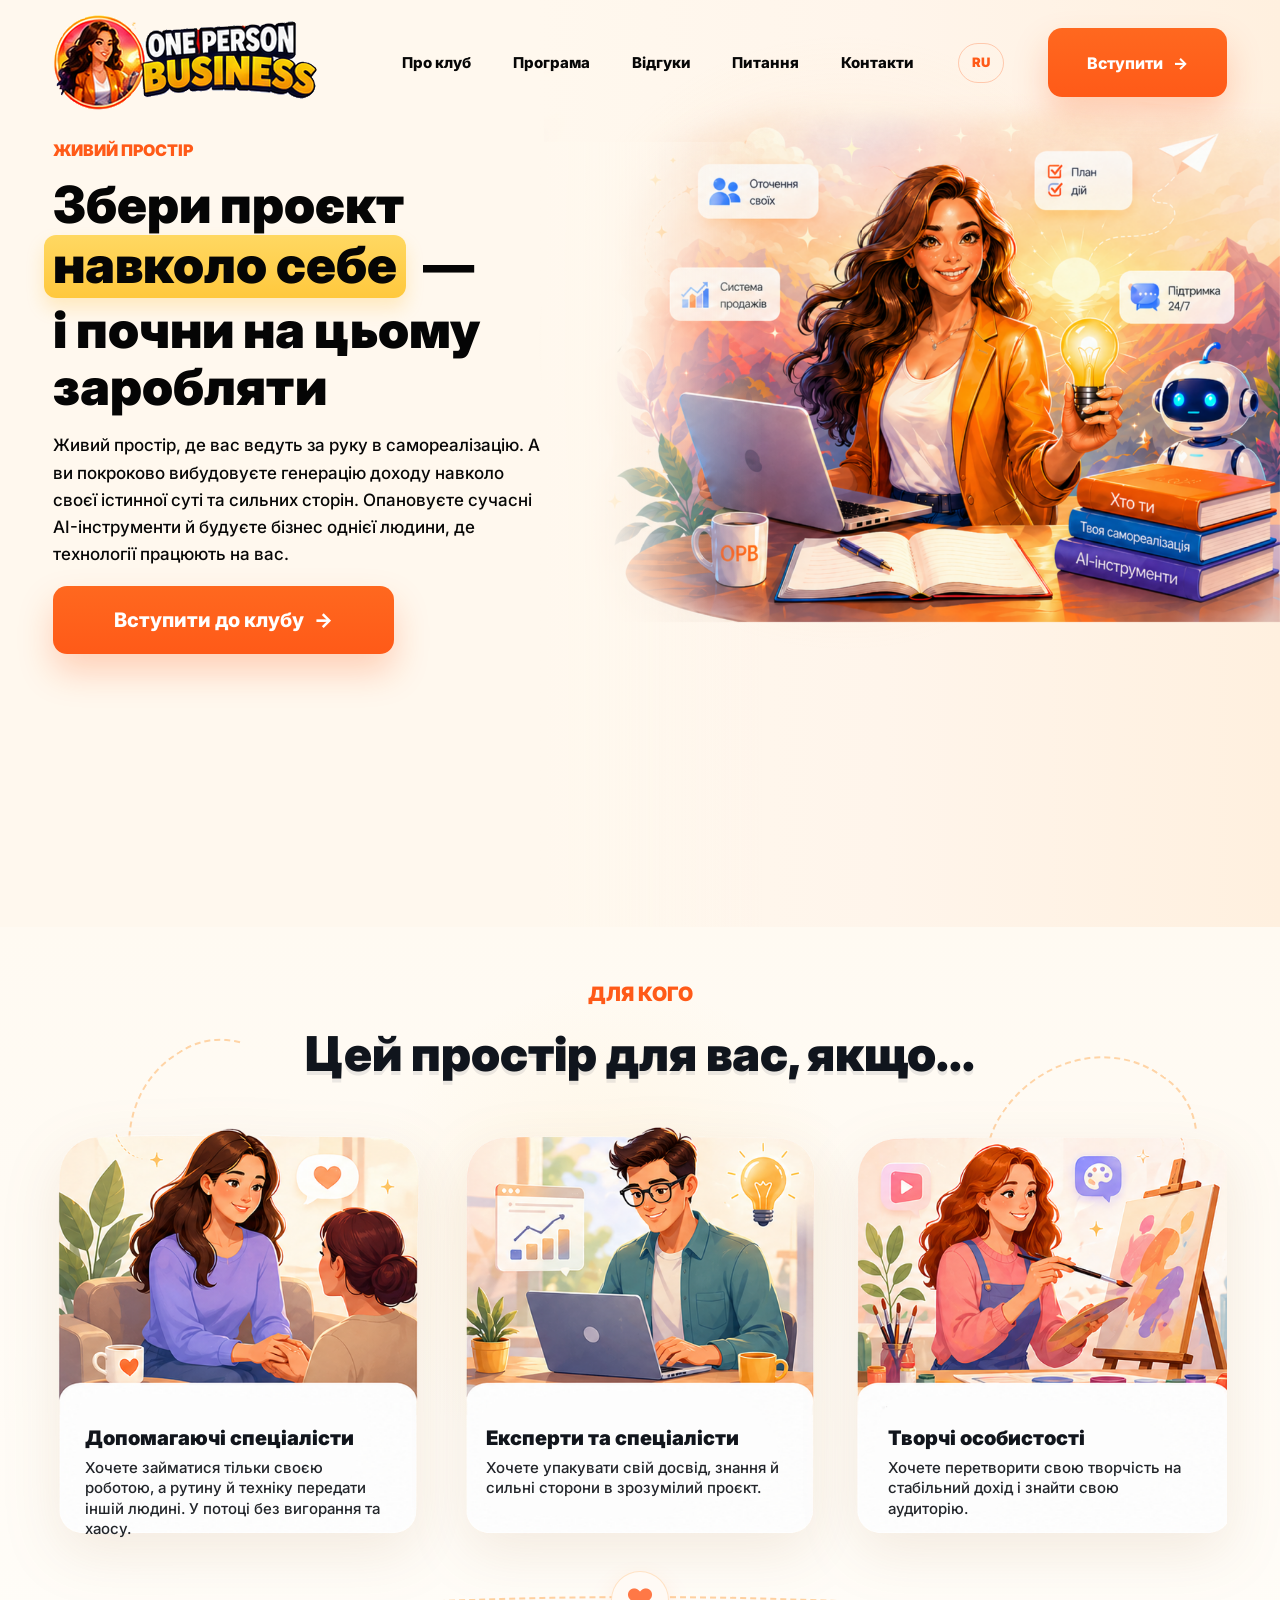
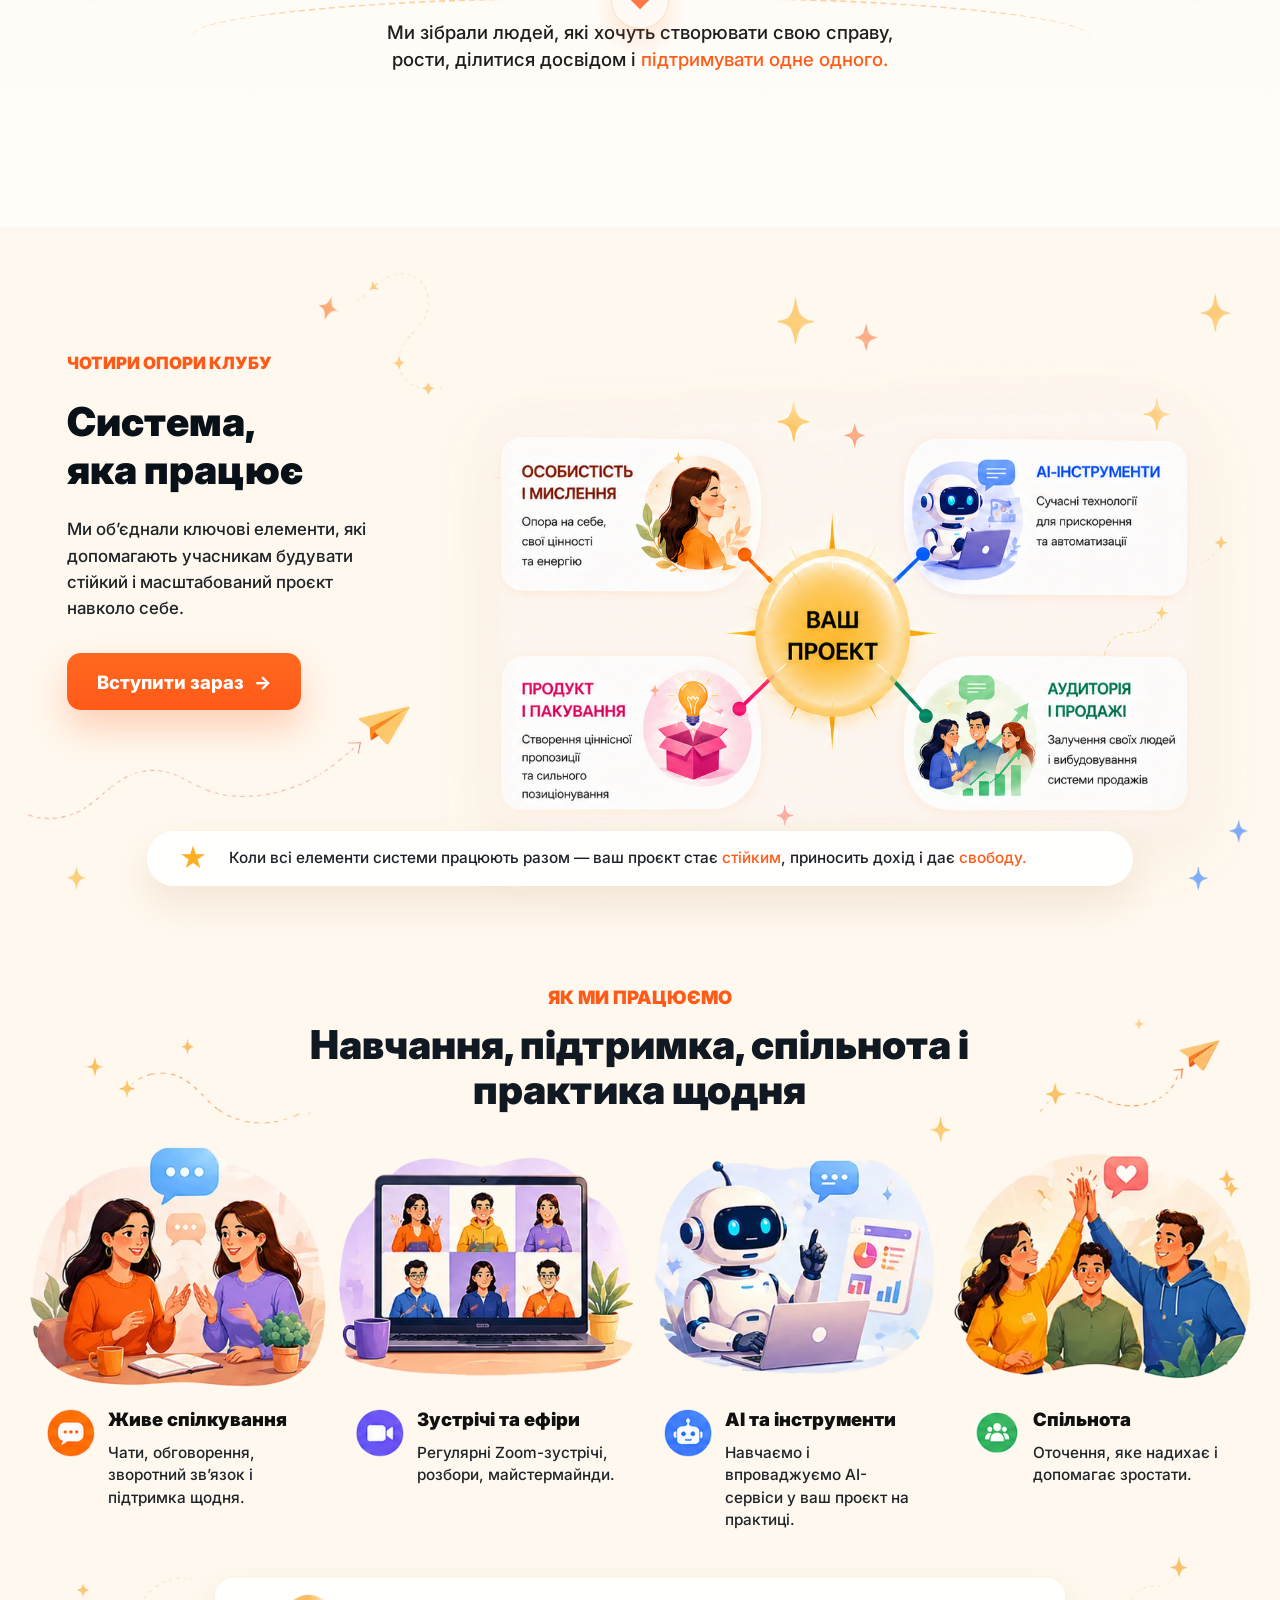
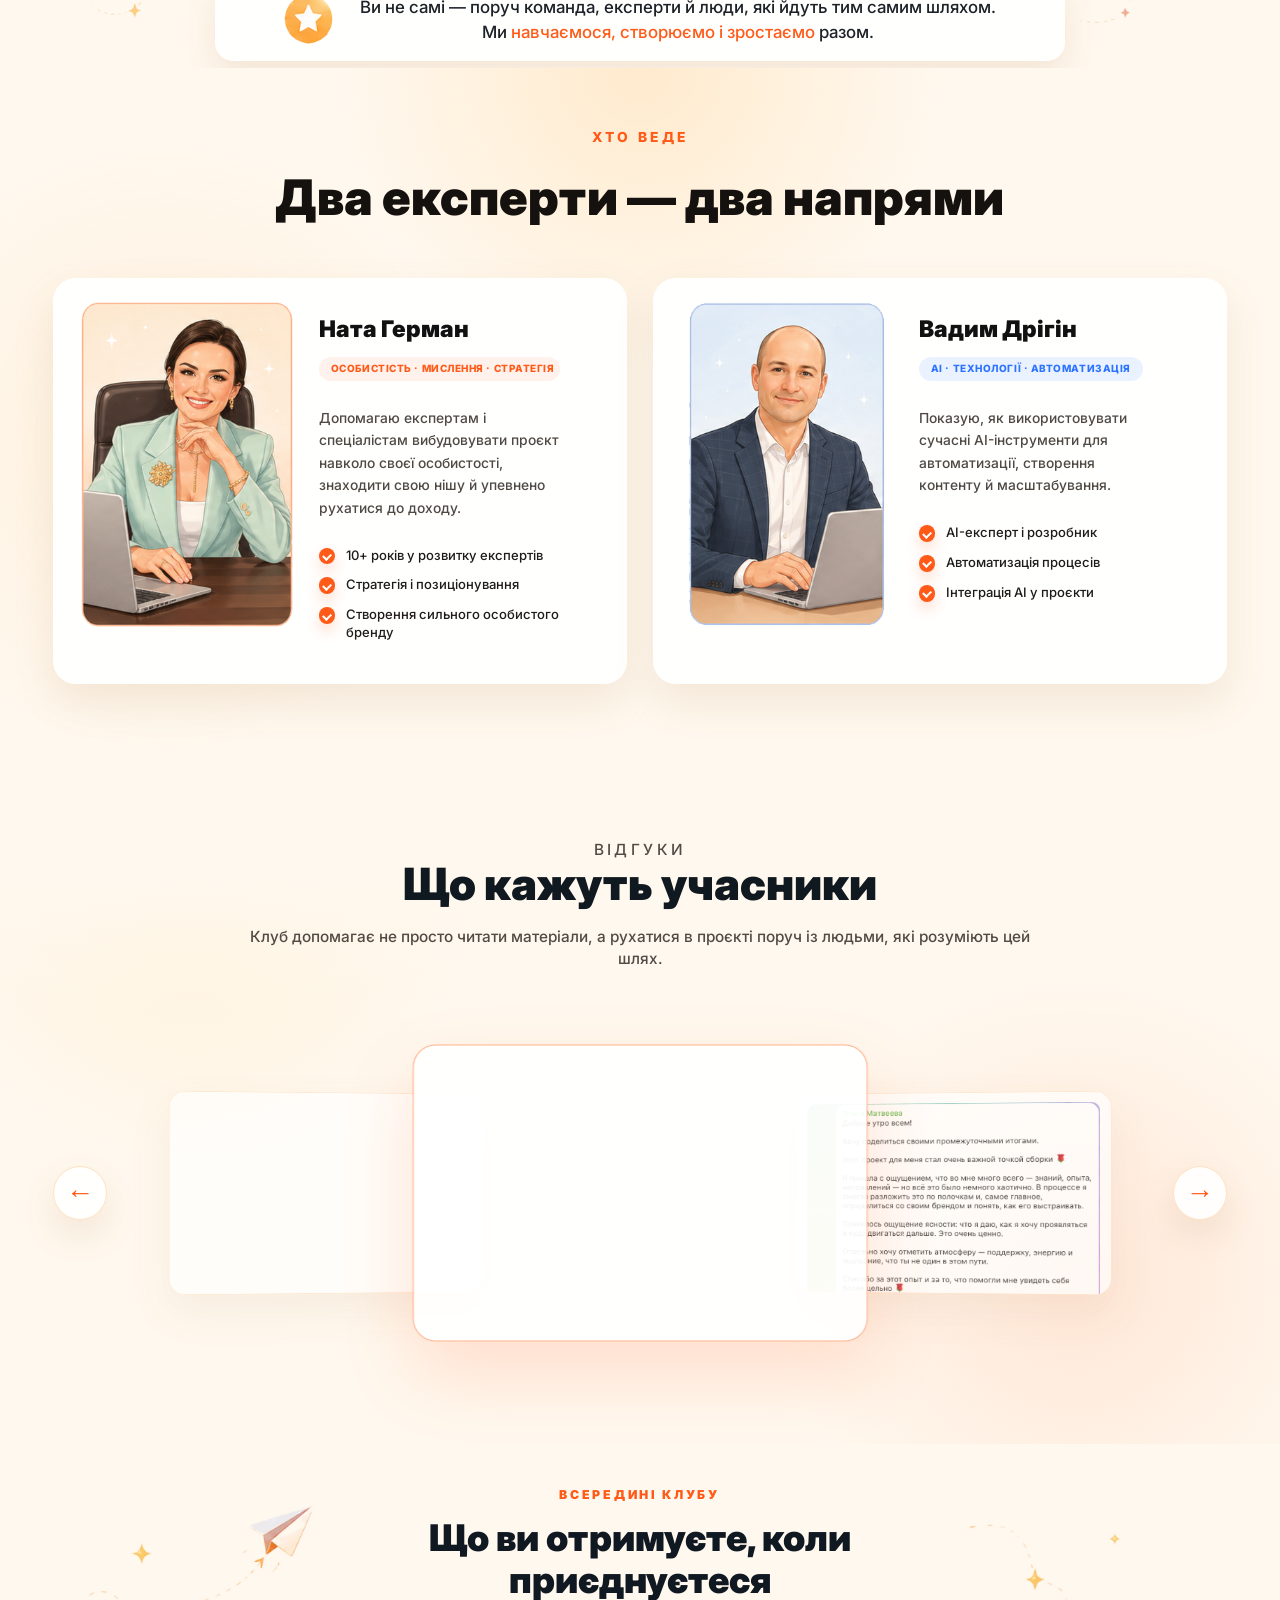
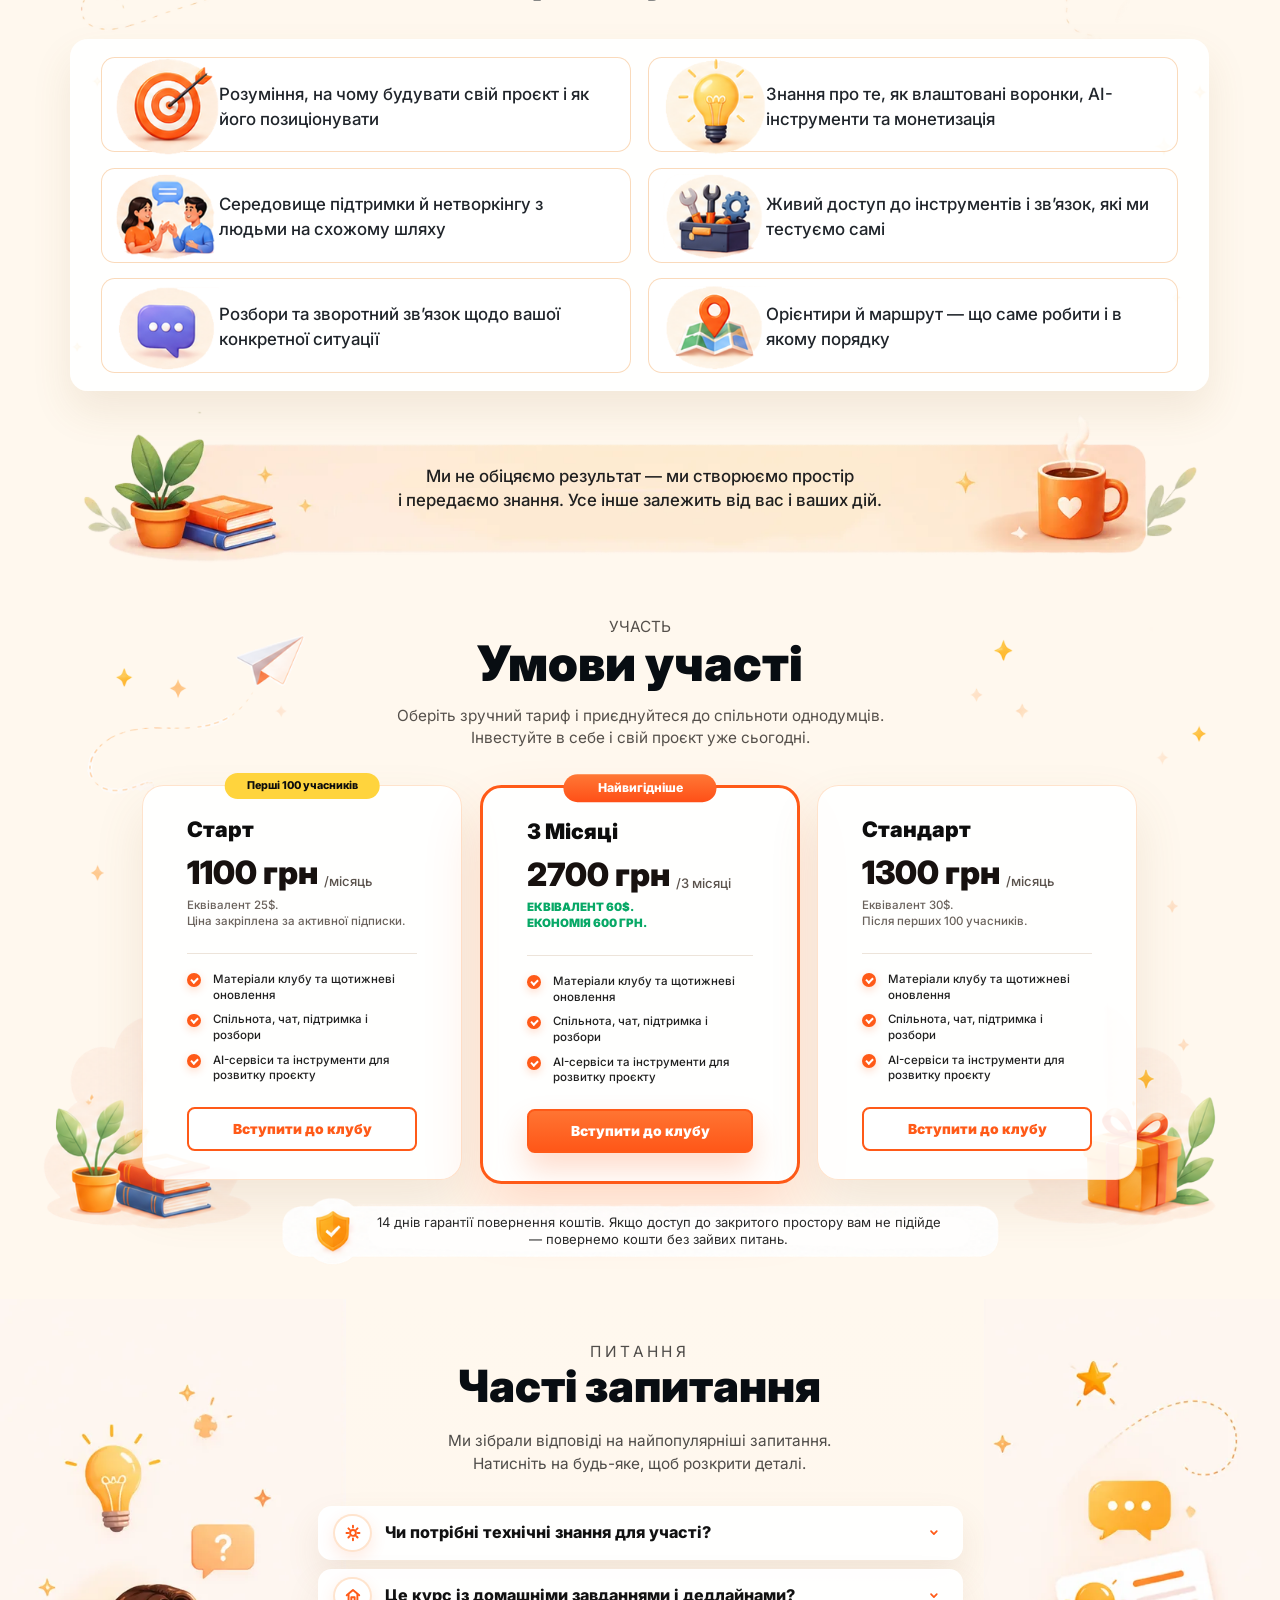
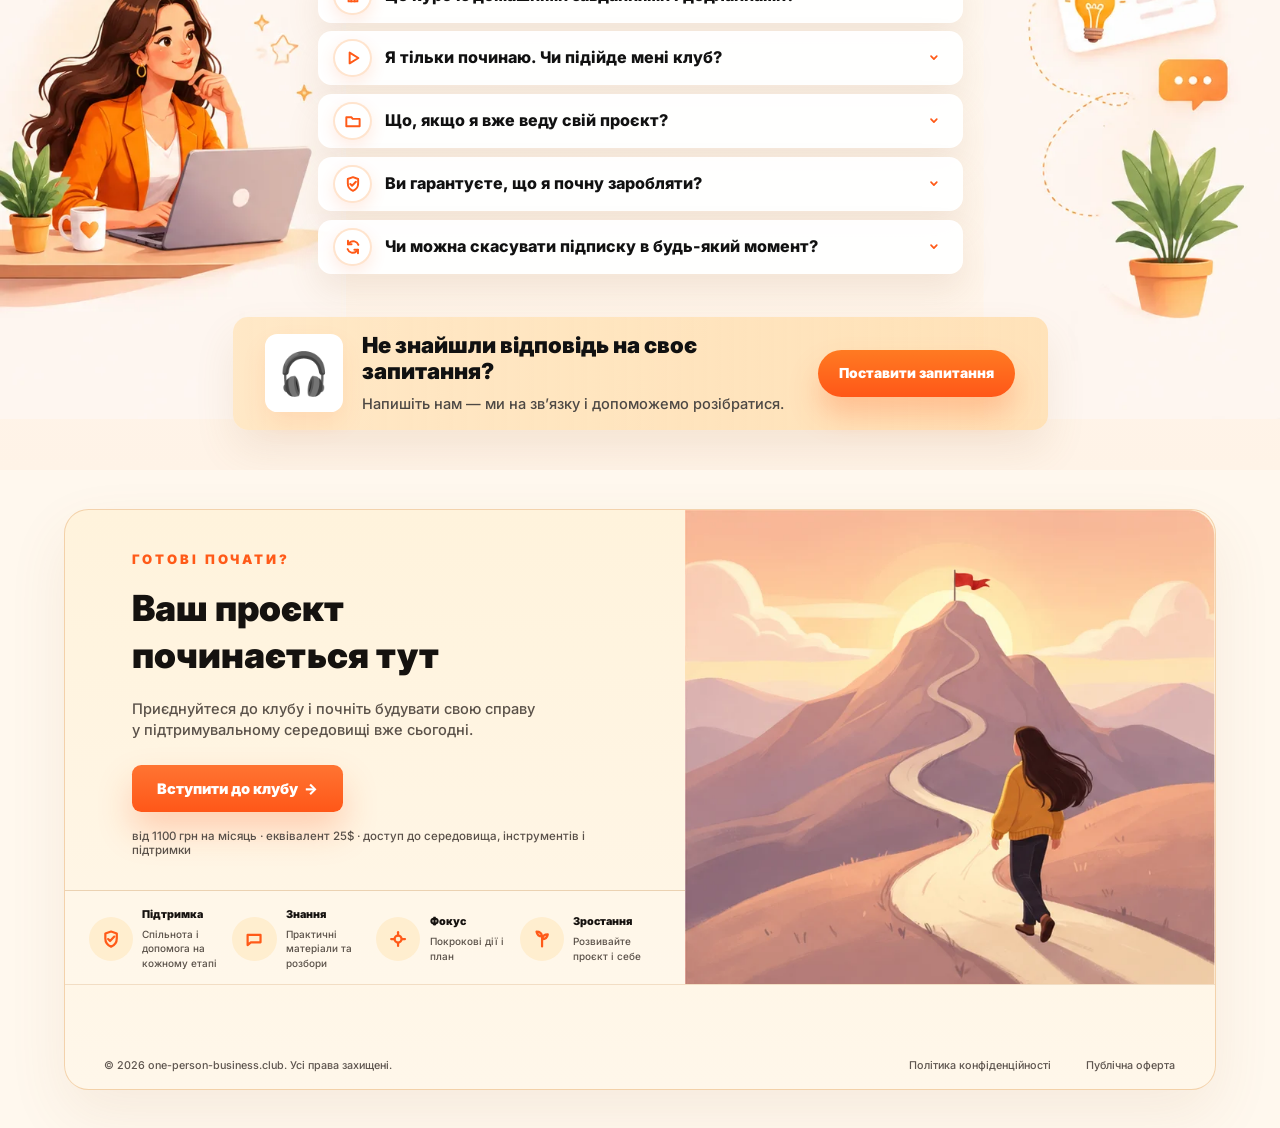
==== ua/index.html @ e407bdcf "Save current landing updates before legal fixes" ====
<!doctype html>
<html lang="uk">
  <head>
    <meta charset="UTF-8" />
    <meta name="viewport" content="width=device-width, initial-scale=1.0" />
    <title>One Person Business — клуб для особистого проєкту та AI-інструментів</title>
    <meta
      name="description"
      content="One Person Business — живий простір для тих, хто хоче будувати проєкт навколо своєї особистості, опановувати AI-інструменти та розвивати свою справу в підтримувальному середовищі."
    />
    <meta name="robots" content="index, follow, max-image-preview:large" />
    <meta name="theme-color" content="#FFF8EE" />
    <meta name="application-name" content="One Person Business" />
    <meta name="apple-mobile-web-app-title" content="One Person Business" />
    <meta name="format-detection" content="telephone=no" />
    <link rel="canonical" href="https://ua.one-person-business.club/" />
    <link rel="alternate" hreflang="ru" href="https://one-person-business.club/" />
    <link rel="alternate" hreflang="uk" href="https://ua.one-person-business.club/" />
    <link rel="alternate" hreflang="x-default" href="https://one-person-business.club/" />
    <link rel="icon" type="image/png" sizes="32x32" href="./assets/favicon-32.png" />
    <link rel="apple-touch-icon" sizes="180x180" href="./assets/apple-touch-icon.png" />
    <link rel="manifest" href="./site.webmanifest" />

    <meta property="og:locale" content="uk_UA" />
    <meta property="og:type" content="website" />
    <meta property="og:site_name" content="One Person Business" />
    <meta property="og:url" content="https://ua.one-person-business.club/" />
    <meta property="og:title" content="One Person Business — клуб для особистого проєкту та AI-інструментів" />
    <meta
      property="og:description"
      content="Зберіть проєкт навколо себе, опановуйте AI-інструменти та рухайтеся до своєї справи в колі людей, які йдуть у тому самому напрямку."
    />
    <meta property="og:image" content="https://ua.one-person-business.club/assets/og-image.png" />
    <meta property="og:image:secure_url" content="https://ua.one-person-business.club/assets/og-image.png" />
    <meta property="og:image:type" content="image/png" />
    <meta property="og:image:width" content="1200" />
    <meta property="og:image:height" content="630" />
    <meta property="og:image:alt" content="One Person Business — клуб для особистого проєкту" />

    <meta name="twitter:card" content="summary_large_image" />
    <meta name="twitter:title" content="One Person Business — клуб для особистого проєкту та AI-інструментів" />
    <meta
      name="twitter:description"
      content="Живий простір, де ви будуєте проєкт навколо своєї особистості, опановуєте AI-інструменти та рухаєтеся в колі однодумців."
    />
    <meta name="twitter:image" content="https://ua.one-person-business.club/assets/og-image.png" />
    <meta name="twitter:image:alt" content="One Person Business — клуб для особистого проєкту" />

    <script type="application/ld+json">
      {
        "@context": "https://schema.org",
        "@type": "WebSite",
        "name": "One Person Business",
        "description": "Клуб для особистого проєкту, AI-інструментів і розвитку своєї справи в підтримувальному середовищі.",
        "inLanguage": "uk",
        "url": "https://ua.one-person-business.club/",
        "image": "https://ua.one-person-business.club/assets/og-image.png",
        "potentialAction": {
          "@type": "JoinAction",
          "name": "Вступити до клубу",
          "target": "/#pricing"
        }
      }
    </script>
    <link rel="preconnect" href="https://fonts.googleapis.com" />
    <link rel="preconnect" href="https://fonts.gstatic.com" crossorigin />
    <link
      href="https://fonts.googleapis.com/css2?family=Inter:wght@500;600;700;800;900&display=swap"
      rel="stylesheet"
    />
    <link rel="stylesheet" href="./styles.css?v=locale-1" />
  </head>
  <body
    data-locale="uk"
    data-join-base="https://tg.pulse.is/OnePersonBusinessBot"
    data-join-start="69e4a60adf3c92bbe207a72a"
  >
    <section class="hero" aria-labelledby="hero-title">
      <header class="site-header" aria-label="Основна навігація">
        <a class="logo-link" href="./" aria-label="One Person Business">
          <img src="./block1/1 block logo.png" alt="One Person Business" class="site-logo" />
        </a>

        <nav class="main-nav" aria-label="Розділи сайту">
          <a href="#club">Про клуб</a>
          <a href="#program">Програма</a>
          <a href="#reviews">Відгуки</a>
          <a href="#faq">Питання</a>
          <a href="#contacts">Контакти</a>
        </nav>

        <a class="language-link" href="https://one-person-business.club/" hreflang="ru" lang="ru">RU</a>
        <a class="header-cta" href="https://tg.pulse.is/OnePersonBusinessBot?start=69e4a60adf3c92bbe207a72a" target="_blank" rel="noopener" data-join-trigger>Вступити <span aria-hidden="true">→</span></a>
      </header>

      <div class="hero-inner">
        <div class="hero-copy">
          <p class="hero-label">ЖИВИЙ ПРОСТІР</p>
          <h1 id="hero-title">
            Збери проєкт
            <span class="highlight">навколо себе</span>
            <span class="dash" aria-hidden="true">—</span><br />
            і почни на цьому
            заробляти
          </h1>
          <p class="hero-text">
            Живий простір, де вас ведуть за руку в самореалізацію. А ви покроково
            вибудовуєте генерацію доходу навколо своєї істинної суті та сильних сторін.
            Опановуєте сучасні AI-інструменти й будуєте бізнес однієї людини, де
            технології працюють на вас.
          </p>
          <a class="primary-cta" href="https://tg.pulse.is/OnePersonBusinessBot?start=69e4a60adf3c92bbe207a72a" target="_blank" rel="noopener" data-join-trigger>Вступити до клубу <span aria-hidden="true">→</span></a>
        </div>

        <div class="hero-visual">
          <img
            src="./1_block_hero_bg_ua.png"
            alt="Ілюстрація клубу One Person Business"
            class="hero-image"
            fetchpriority="high"
            decoding="async"
          />
        </div>
      </div>
    </section>

    <section class="audience" id="club" aria-labelledby="audience-title">
      <div class="audience-inner">
        <p class="section-label">ДЛЯ КОГО</p>
        <h2 id="audience-title">Цей простір для вас, якщо...</h2>

        <div class="audience-cards" aria-label="Для кого підходить клуб">
          <article class="audience-card audience-card-left">
            <img src="./block2/2 block left img.png" alt="" class="audience-card-image" loading="lazy" decoding="async" />
            <div class="audience-card-copy">
              <h3>Допомагаючі спеціалісти</h3>
              <p>Хочете займатися тільки своєю роботою, а рутину й техніку передати іншій людині. У потоці без вигорання та хаосу.</p>
            </div>
          </article>
          <article class="audience-card audience-card-center">
            <img src="./block2/2 block center img.png" alt="" class="audience-card-image" loading="lazy" decoding="async" />
            <div class="audience-card-copy">
              <h3>Експерти та спеціалісти</h3>
              <p>Хочете упакувати свій досвід, знання й сильні сторони в зрозумілий проєкт.</p>
            </div>
          </article>
          <article class="audience-card audience-card-right">
            <img src="./block2/2 block right img.png" alt="" class="audience-card-image" loading="lazy" decoding="async" />
            <div class="audience-card-copy">
              <h3>Творчі особистості</h3>
              <p>Хочете перетворити свою творчість на стабільний дохід і знайти свою аудиторію.</p>
            </div>
          </article>
        </div>

        <div class="audience-note" aria-label="Головна ідея клубу">
          <span class="audience-heart" aria-hidden="true">♥</span>
          <p>
            Ми зібрали людей, які хочуть створювати свою справу,<br />
            рости, ділитися досвідом і <span>підтримувати одне одного.</span>
          </p>
        </div>
      </div>
    </section>

    <section class="system-section" id="program" aria-labelledby="system-title">
      <div class="system-inner">
        <div class="system-copy">
          <p class="section-label system-label">ЧОТИРИ ОПОРИ КЛУБУ</p>
          <h2 id="system-title">
            Система,<br />
            яка&nbsp;працює
          </h2>
          <p class="system-text">
            Ми обʼєднали ключові елементи, які допомагають учасникам будувати стійкий і
            масштабований проєкт навколо себе.
          </p>
          <a class="primary-cta system-cta" href="https://tg.pulse.is/OnePersonBusinessBot?start=69e4a60adf3c92bbe207a72a" target="_blank" rel="noopener" data-join-trigger>Вступити зараз <span aria-hidden="true">→</span></a>
        </div>

        <img
          src="./3_block_your_project.png"
          alt="Чотири опори проєкту: особистість і мислення, AI-інструменти, продукт і пакування, аудиторія та продажі"
          class="system-map"
          loading="lazy"
          decoding="async"
        />

        <div class="system-note">
          <span class="system-star" aria-hidden="true">★</span>
          <p>
            Коли всі елементи системи працюють разом — ваш проєкт стає
            <span>стійким</span>, приносить дохід і дає <span>свободу.</span>
          </p>
        </div>
      </div>
    </section>

    <section class="work-section" id="work" aria-labelledby="work-title">
      <div class="work-inner">
        <div class="work-heading">
          <p class="section-label work-label">ЯК МИ ПРАЦЮЄМО</p>
          <h2 id="work-title">Навчання, підтримка, спільнота і практика щодня</h2>
        </div>

        <div class="work-grid" aria-label="Формати роботи клубу">
          <article class="work-card">
            <img
              src="./block4/4 image 1.webp"
              alt="Учасниці обговорюють проєкт за столом"
              class="work-image"
              loading="lazy"
              decoding="async"
            />
            <div class="work-card-copy">
              <img src="./block4/4 icon 1.png" alt="" class="work-icon" aria-hidden="true" />
              <div>
                <h3>Живе спілкування</h3>
                <p>Чати, обговорення, зворотний звʼязок і підтримка щодня.</p>
              </div>
            </div>
          </article>

          <article class="work-card">
            <img
              src="./block4/4 image 2.webp"
              alt="Онлайн-зустріч учасників на ноутбуці"
              class="work-image"
              loading="lazy"
              decoding="async"
            />
            <div class="work-card-copy">
              <img src="./block4/4 icon 2.png" alt="" class="work-icon" aria-hidden="true" />
              <div>
                <h3>Зустрічі та ефіри</h3>
                <p>Регулярні Zoom-зустрічі, розбори, майстермайнди.</p>
              </div>
            </div>
          </article>

          <article class="work-card">
            <img
              src="./block4/4 image 3.webp"
              alt="AI-асистент допомагає з інструментами проєкту"
              class="work-image"
              loading="lazy"
              decoding="async"
            />
            <div class="work-card-copy">
              <img src="./block4/4 icon 3.png" alt="" class="work-icon" aria-hidden="true" />
              <div>
                <h3>AI та інструменти</h3>
                <p>Навчаємо і впроваджуємо AI-сервіси у ваш проєкт на практиці.</p>
              </div>
            </div>
          </article>

          <article class="work-card">
            <img
              src="./block4/4 image 4.webp"
              alt="Учасники клубу підтримують одне одного"
              class="work-image"
              loading="lazy"
              decoding="async"
            />
            <div class="work-card-copy">
              <img src="./block4/4 icon 4.png" alt="" class="work-icon" aria-hidden="true" />
              <div>
                <h3>Спільнота</h3>
                <p>Оточення, яке надихає і допомагає зростати.</p>
              </div>
            </div>
          </article>
        </div>

        <div class="work-note">
          <img src="./block4/4 icon 5 star.png" alt="" class="work-note-icon" aria-hidden="true" />
          <p>
            Ви не самі — поруч команда, експерти й люди, які йдуть тим самим шляхом.<br />
            Ми <span>навчаємося, створюємо і зростаємо</span> разом.
          </p>
        </div>
      </div>
    </section>

    <section class="authors-section" id="authors" aria-labelledby="authors-title">
      <div class="authors-inner">
        <div class="authors-heading">
          <p class="section-label authors-label">ХТО ВЕДЕ</p>
          <h2 id="authors-title">Два експерти — два напрями</h2>
        </div>

        <div class="authors-grid" aria-label="Експерти клубу">
          <article class="author-card author-card--nata">
            <img
              src="./block 4.5 authors/nata_german.png"
              alt="Ната Герман"
              class="author-photo"
              loading="lazy"
              decoding="async"
            />
            <div class="author-copy">
              <h3>Ната Герман</h3>
              <p class="author-badge">ОСОБИСТІСТЬ · МИСЛЕННЯ · СТРАТЕГІЯ</p>
              <p class="author-text">
                Допомагаю експертам і спеціалістам вибудовувати проєкт навколо своєї особистості,
                знаходити свою нішу й упевнено рухатися до доходу.
              </p>
              <ul class="author-list">
                <li>10+ років у розвитку експертів</li>
                <li>Стратегія і позиціонування</li>
                <li>Створення сильного особистого бренду</li>
              </ul>
            </div>
          </article>

          <article class="author-card author-card--vadim">
            <img
              src="./block 4.5 authors/vadim_drigin.png"
              alt="Вадим Дрігін"
              class="author-photo"
              loading="lazy"
              decoding="async"
            />
            <div class="author-copy">
              <h3>Вадим Дрігін</h3>
              <p class="author-badge">AI · ТЕХНОЛОГІЇ · АВТОМАТИЗАЦІЯ</p>
              <p class="author-text">
                Показую, як використовувати сучасні AI-інструменти для автоматизації,
                створення контенту й масштабування.
              </p>
              <ul class="author-list">
                <li>AI-експерт і розробник</li>
                <li>Автоматизація процесів</li>
                <li>Інтеграція AI у проєкти</li>
              </ul>
            </div>
          </article>
        </div>
      </div>
    </section>

    <section class="reviews-section" id="reviews" aria-labelledby="reviews-title">
      <div class="reviews-inner">
        <div class="reviews-heading">
          <p class="section-label reviews-label">ВІДГУКИ</p>
          <h2 id="reviews-title">Що кажуть учасники</h2>
          <p>Клуб допомагає не просто читати матеріали, а рухатися в проєкті поруч із людьми, які розуміють цей шлях.</p>
        </div>

        <div class="reviews-carousel" data-review-carousel aria-label="Відгуки учасників клубу">
          <button class="reviews-arrow reviews-arrow--prev" type="button" data-review-prev aria-label="Попередній відгук">←</button>
          <div class="reviews-track">
          <button class="review-shot" type="button" data-review-thumb data-review-slide>
            <img src="./block 4.6 feeadback/feedback 1.png" alt="Відгук учасниці клубу" loading="lazy" decoding="async" />
          </button>
          <button class="review-shot" type="button" data-review-thumb data-review-slide>
            <img src="./block 4.6 feeadback/feedback 2.png" alt="Відгук учасниці клубу" loading="lazy" decoding="async" />
          </button>
          <button class="review-shot" type="button" data-review-thumb data-review-slide>
            <img src="./block 4.6 feeadback/feedback 3.png" alt="Відгук учасниці клубу" loading="lazy" decoding="async" />
          </button>
          <button class="review-shot" type="button" data-review-thumb data-review-slide>
            <img src="./block 4.6 feeadback/feedback 4.png" alt="Відгук учасниці клубу" loading="lazy" decoding="async" />
          </button>
          </div>
          <button class="reviews-arrow reviews-arrow--next" type="button" data-review-next aria-label="Наступний відгук">→</button>
        </div>

        <div class="review-modal" data-review-modal hidden>
          <button class="review-modal__backdrop" type="button" data-review-close aria-label="Закрити відгук"></button>
          <div class="review-modal__dialog" role="dialog" aria-modal="true" aria-label="Відгук учасниці клубу">
            <button class="review-modal__close" type="button" data-review-close aria-label="Закрити">×</button>
            <img src="" alt="" data-review-modal-image />
          </div>
        </div>
      </div>
    </section>

    <section class="inside-section" id="inside" aria-labelledby="inside-title">
      <div class="inside-inner">
        <div class="inside-heading">
          <p class="section-label inside-label">ВСЕРЕДИНІ КЛУБУ</p>
          <h2 id="inside-title">
            Що ви отримуєте, коли<br />
            приєднуєтеся
          </h2>
        </div>

        <div class="inside-panel" aria-label="Що учасники отримують всередині клубу">
          <article class="inside-item">
            <img src="./block5/5 icon 1.png" alt="" class="inside-icon" aria-hidden="true" />
            <p>Розуміння, на чому будувати свій проєкт і як його позиціонувати</p>
          </article>

          <article class="inside-item">
            <img src="./block5/5 icon 4.png" alt="" class="inside-icon" aria-hidden="true" />
            <p>Знання про те, як влаштовані воронки, AI-інструменти та монетизація</p>
          </article>

          <article class="inside-item">
            <img src="./block5/5 icon 2.png" alt="" class="inside-icon" aria-hidden="true" />
            <p>Середовище підтримки й нетворкінгу з людьми на схожому шляху</p>
          </article>

          <article class="inside-item">
            <img src="./block5/5 icon 5.png" alt="" class="inside-icon" aria-hidden="true" />
            <p>Живий доступ до інструментів і звʼязок, які ми тестуємо самі</p>
          </article>

          <article class="inside-item">
            <img src="./block5/5 icon 3.png" alt="" class="inside-icon" aria-hidden="true" />
            <p>Розбори та зворотний звʼязок щодо вашої конкретної ситуації</p>
          </article>

          <article class="inside-item">
            <img src="./block5/5 icon 6.png" alt="" class="inside-icon" aria-hidden="true" />
            <p>Орієнтири й маршрут — що саме робити і в якому порядку</p>
          </article>
        </div>

        <div class="inside-note">
          <img
            src="./block5/5 image bottom 1.webp"
            alt=""
            class="inside-note-bg"
            aria-hidden="true"
            loading="lazy"
            decoding="async"
          />
          <p>
            Ми не обіцяємо результат — ми створюємо простір<br />
            і передаємо знання. Усе інше залежить від вас і ваших дій.
          </p>
        </div>
      </div>
    </section>

    <section class="pricing-section" id="pricing" aria-labelledby="pricing-title">
      <div class="pricing-inner">
        <div class="pricing-heading">
          <p class="section-label pricing-label">УЧАСТЬ</p>
          <h2 id="pricing-title">Умови участі</h2>
          <p>
            Оберіть зручний тариф і приєднуйтеся до спільноти однодумців.<br />
            Інвестуйте в себе і свій проєкт уже сьогодні.
          </p>
        </div>

        <img src="./block6/6 icon 1.png" alt="" class="pricing-decor pricing-decor--left" aria-hidden="true" loading="lazy" decoding="async" />
        <img src="./block6/6 icon 2.png" alt="" class="pricing-decor pricing-decor--right" aria-hidden="true" loading="lazy" decoding="async" />

        <!-- Pricing cards are independent: remove/add an article to change available packages. -->
        <div class="pricing-cards" aria-label="Тарифи клубу">
          <article class="pricing-card">
            <div class="pricing-card-badge">Перші 100 учасників</div>
            <h3>Старт</h3>
            <div class="pricing-price">
              <strong>1100&nbsp;грн</strong>
              <span>/місяць</span>
            </div>
            <p class="pricing-subnote"><span>Еквівалент 25$.</span><span>Ціна закріплена за активної підписки.</span></p>
            <ul>
              <li>Матеріали клубу та щотижневі оновлення</li>
              <li>Спільнота, чат, підтримка і розбори</li>
              <li>AI-сервіси та інструменти для розвитку проєкту</li>
            </ul>
            <a class="pricing-button pricing-button--outline" href="https://tg.pulse.is/OnePersonBusinessBot?start=69e4a60adf3c92bbe207a72a" target="_blank" rel="noopener" data-join-trigger>Вступити до клубу</a>
          </article>

          <article class="pricing-card pricing-card--featured">
            <div class="pricing-card-badge">Найвигідніше</div>
            <h3>3 Місяці</h3>
            <div class="pricing-price">
              <strong>2700&nbsp;грн</strong>
              <span>/3 місяці</span>
            </div>
            <p class="pricing-saving"><span>Еквівалент 60$.</span><span>Економія 600 грн.</span></p>
            <ul>
              <li>Матеріали клубу та щотижневі оновлення</li>
              <li>Спільнота, чат, підтримка і розбори</li>
              <li>AI-сервіси та інструменти для розвитку проєкту</li>
            </ul>
            <a class="pricing-button" href="https://tg.pulse.is/OnePersonBusinessBot?start=69e4a60adf3c92bbe207a72a" target="_blank" rel="noopener" data-join-trigger>Вступити до клубу</a>
          </article>

          <article class="pricing-card">
            <h3>Стандарт</h3>
            <div class="pricing-price">
              <strong>1300&nbsp;грн</strong>
              <span>/місяць</span>
            </div>
            <p class="pricing-subnote"><span>Еквівалент 30$.</span><span>Після перших 100 учасників.</span></p>
            <ul>
              <li>Матеріали клубу та щотижневі оновлення</li>
              <li>Спільнота, чат, підтримка і розбори</li>
              <li>AI-сервіси та інструменти для розвитку проєкту</li>
            </ul>
            <a class="pricing-button pricing-button--outline" href="https://tg.pulse.is/OnePersonBusinessBot?start=69e4a60adf3c92bbe207a72a" target="_blank" rel="noopener" data-join-trigger>Вступити до клубу</a>
          </article>
        </div>

        <div class="pricing-guarantee">
          <img src="./block6/6 image 1.png" alt="" class="pricing-guarantee-bg" aria-hidden="true" loading="lazy" decoding="async" />
          <p>
            14 днів гарантії повернення коштів. Якщо доступ до закритого простору вам не підійде — повернемо кошти без зайвих питань.
          </p>
        </div>
      </div>
    </section>

    <section class="faq-section" id="faq" aria-labelledby="faq-title">
      <div class="faq-inner">
        <div class="faq-heading">
          <p class="section-label faq-label">ПИТАННЯ</p>
          <h2 id="faq-title">Часті запитання</h2>
          <p>
            Ми зібрали відповіді на найпопулярніші запитання.<br />
            Натисніть на будь-яке, щоб розкрити деталі.
          </p>
        </div>

        <div class="faq-list" data-accordion>
          <div class="faq-item">
            <button class="faq-question" type="button" aria-expanded="false" aria-controls="faq-answer-1">
              <span class="faq-icon" aria-hidden="true">
                <svg viewBox="0 0 24 24" focusable="false">
                  <path d="M12 8.5a3.5 3.5 0 1 1 0 7 3.5 3.5 0 0 1 0-7Z" />
                  <path d="M12 3.2v2.1M12 18.7v2.1M4.2 12h2.1M17.7 12h2.1M6.5 6.5 8 8M16 16l1.5 1.5M17.5 6.5 16 8M8 16l-1.5 1.5" />
                </svg>
              </span>
              <span>Чи потрібні технічні знання для участі?</span>
              <span class="faq-arrow" aria-hidden="true">
                <svg viewBox="0 0 24 24" focusable="false"><path d="m7 9 5 5 5-5" /></svg>
              </span>
            </button>
            <div class="faq-answer" id="faq-answer-1">
              <p>Ні. Ми розбираємо все з нуля — від сенсів до інструментів. Технічний поріг входу — нуль.</p>
            </div>
          </div>

          <div class="faq-item">
            <button class="faq-question" type="button" aria-expanded="false" aria-controls="faq-answer-2">
              <span class="faq-icon" aria-hidden="true">
                <svg viewBox="0 0 24 24" focusable="false">
                  <path d="M4.5 11.2 12 4.8l7.5 6.4" />
                  <path d="M6.7 10.4v8.1h10.6v-8.1" />
                  <path d="M10 18.5v-5h4v5" />
                </svg>
              </span>
              <span>Це курс із домашніми завданнями і дедлайнами?</span>
              <span class="faq-arrow" aria-hidden="true">
                <svg viewBox="0 0 24 24" focusable="false"><path d="m7 9 5 5 5-5" /></svg>
              </span>
            </button>
            <div class="faq-answer" id="faq-answer-2">
              <p>Ні. Це живий простір. Ви включаєтеся у своєму темпі, без жорстких зобовʼязань і розкладу.</p>
            </div>
          </div>

          <div class="faq-item">
            <button class="faq-question" type="button" aria-expanded="false" aria-controls="faq-answer-3">
              <span class="faq-icon" aria-hidden="true">
                <svg viewBox="0 0 24 24" focusable="false">
                  <path d="M8 5.5v13l10.5-6.5L8 5.5Z" />
                </svg>
              </span>
              <span>Я тільки починаю. Чи підійде мені клуб?</span>
              <span class="faq-arrow" aria-hidden="true">
                <svg viewBox="0 0 24 24" focusable="false"><path d="m7 9 5 5 5-5" /></svg>
              </span>
            </button>
            <div class="faq-answer" id="faq-answer-3">
              <p>Так. Клуб створений саме для тих, хто хоче почати з правильної точки — з особистості та сенсів, а не з випадкових інструментів.</p>
            </div>
          </div>

          <div class="faq-item">
            <button class="faq-question" type="button" aria-expanded="false" aria-controls="faq-answer-4">
              <span class="faq-icon" aria-hidden="true">
                <svg viewBox="0 0 24 24" focusable="false">
                  <path d="M4 7.5h6l1.7 2h8.3v8.8H4V7.5Z" />
                </svg>
              </span>
              <span>Що, якщо я вже веду свій проєкт?</span>
              <span class="faq-arrow" aria-hidden="true">
                <svg viewBox="0 0 24 24" focusable="false"><path d="m7 9 5 5 5-5" /></svg>
              </span>
            </button>
            <div class="faq-answer" id="faq-answer-4">
              <p>Допомагаємо структурувати і посилити те, що вже є.</p>
            </div>
          </div>

          <div class="faq-item">
            <button class="faq-question" type="button" aria-expanded="false" aria-controls="faq-answer-5">
              <span class="faq-icon" aria-hidden="true">
                <svg viewBox="0 0 24 24" focusable="false">
                  <path d="M12 3.8 18.2 6v5.3c0 4-2.5 7.3-6.2 8.9-3.7-1.6-6.2-4.9-6.2-8.9V6L12 3.8Z" />
                  <path d="m8.8 12 2.1 2.1 4.6-4.8" />
                </svg>
              </span>
              <span>Ви гарантуєте, що я почну заробляти?</span>
              <span class="faq-arrow" aria-hidden="true">
                <svg viewBox="0 0 24 24" focusable="false"><path d="m7 9 5 5 5-5" /></svg>
              </span>
            </button>
            <div class="faq-answer" id="faq-answer-5">
              <p>Ні, і ми чесні в цьому. Ми створюємо середовище, ділимося інструментами та знаннями про те, як вибудовувати проєкти й монетизацію. Усе інше — ваші рішення і дії.</p>
            </div>
          </div>

          <div class="faq-item">
            <button class="faq-question" type="button" aria-expanded="false" aria-controls="faq-answer-6">
              <span class="faq-icon" aria-hidden="true">
                <svg viewBox="0 0 24 24" focusable="false">
                  <path d="M18.5 9.5A6.5 6.5 0 0 0 7.8 6.9L6 8.7" />
                  <path d="M6 4.4v4.3h4.3" />
                  <path d="M5.5 14.5a6.5 6.5 0 0 0 10.7 2.6l1.8-1.8" />
                  <path d="M18 19.6v-4.3h-4.3" />
                </svg>
              </span>
              <span>Чи можна скасувати підписку в будь-який момент?</span>
              <span class="faq-arrow" aria-hidden="true">
                <svg viewBox="0 0 24 24" focusable="false"><path d="m7 9 5 5 5-5" /></svg>
              </span>
            </button>
            <div class="faq-answer" id="faq-answer-6">
              <p>Так, у будь-який момент. Без штрафів і пояснень.</p>
            </div>
          </div>
        </div>

        <div class="faq-support">
          <div class="faq-support-icon" aria-hidden="true"></div>
          <div>
            <h3>Не знайшли відповідь на своє запитання?</h3>
            <p>Напишіть нам — ми на звʼязку і допоможемо розібратися.</p>
          </div>
          <a
            class="faq-support-button"
            href="https://t.me/OnePersonBusinessBot?start=69e4a60adf3c92bbe207a730"
            target="_blank"
            rel="noopener"
          >Поставити запитання</a>
        </div>
      </div>
    </section>

    <section class="final-section" id="contacts" aria-labelledby="final-title">
      <div class="final-inner">
        <div class="final-card">
          <div class="final-copy">
            <p class="section-label final-label">ГОТОВІ ПОЧАТИ?</p>
            <h2 id="final-title">
              Ваш проєкт<br />
              починається тут
            </h2>
            <p class="final-text">
              Приєднуйтеся до клубу і почніть будувати свою справу<br />
              у підтримувальному середовищі вже сьогодні.
            </p>
            <a class="final-button" href="https://tg.pulse.is/OnePersonBusinessBot?start=69e4a60adf3c92bbe207a72a" target="_blank" rel="noopener" data-join-trigger>Вступити до клубу <span aria-hidden="true">→</span></a>
            <p class="final-note">від 1100 грн на місяць · еквівалент 25$ · доступ до середовища, інструментів і підтримки</p>
          </div>

          <div class="final-visual">
            <img src="./block8/8 image 1.webp" alt="Шлях до особистого проєкту" loading="lazy" decoding="async" />
          </div>

          <div class="final-features" aria-label="Переваги клубу">
            <div class="final-feature">
              <span class="final-feature-icon" aria-hidden="true">
                <svg viewBox="0 0 24 24" focusable="false">
                  <path d="M12 3.8 18.2 6v5.3c0 4-2.5 7.3-6.2 8.9-3.7-1.6-6.2-4.9-6.2-8.9V6L12 3.8Z" />
                  <path d="m8.8 12 2.1 2.1 4.6-4.8" />
                </svg>
              </span>
              <div>
                <h3>Підтримка</h3>
                <p>Спільнота і допомога на кожному етапі</p>
              </div>
            </div>

            <div class="final-feature">
              <span class="final-feature-icon" aria-hidden="true">
                <svg viewBox="0 0 24 24" focusable="false">
                  <path d="M5 7.5h14v8H8.5L5 18.5v-11Z" />
                </svg>
              </span>
              <div>
                <h3>Знання</h3>
                <p>Практичні матеріали та розбори</p>
              </div>
            </div>

            <div class="final-feature">
              <span class="final-feature-icon" aria-hidden="true">
                <svg viewBox="0 0 24 24" focusable="false">
                  <path d="M12 4.5v3" />
                  <path d="M12 16.5v3" />
                  <path d="M4.5 12h3" />
                  <path d="M16.5 12h3" />
                  <circle cx="12" cy="12" r="3.8" />
                </svg>
              </span>
              <div>
                <h3>Фокус</h3>
                <p>Покрокові дії і план</p>
              </div>
            </div>

            <div class="final-feature">
              <span class="final-feature-icon" aria-hidden="true">
                <svg viewBox="0 0 24 24" focusable="false">
                  <path d="M12 20V9" />
                  <path d="M12 9c-3.4 0-5.4-1.8-6-5 3.5 0 5.5 1.7 6 5Z" />
                  <path d="M12 12c3.5 0 5.6-1.8 6.2-5-3.7 0-5.8 1.7-6.2 5Z" />
                </svg>
              </span>
              <div>
                <h3>Зростання</h3>
                <p>Розвивайте проєкт і себе</p>
              </div>
            </div>
          </div>

          <footer class="final-footer">
            <p>© <span data-current-year>2026</span> one-person-business.club. Усі права захищені.</p>
            <nav aria-label="Документи">
              <a href="./privacy.html">Політика конфіденційності</a>
              <a href="./offer.html">Публічна оферта</a>
            </nav>
          </footer>
        </div>
      </div>
    </section>

    <script>
      const joinBotBaseUrl = document.body.dataset.joinBase || "https://tg.pulse.is/OnePersonBusinessBot";
      const joinStart = document.body.dataset.joinStart || "69e4a60adf3c92bbe207a72a";

      function buildJoinBotUrl() {
        const botUrl = new URL(joinBotBaseUrl);
        const pageParams = new URLSearchParams(window.location.search);
        const usernameValue =
          pageParams.get("utm_source") ||
          pageParams.get("utm_medium") ||
          pageParams.get("source") ||
          "direct";
        const telegramIdValue =
          pageParams.get("utm_campaign") ||
          pageParams.get("utm_content") ||
          pageParams.get("campaign") ||
          "no_campaign";

        botUrl.searchParams.set("start", joinStart);
        botUrl.searchParams.set("username", usernameValue);
        botUrl.searchParams.set("telegram_id", telegramIdValue);

        return botUrl.toString();
      }

      document.querySelectorAll("[data-join-trigger]").forEach((trigger) => {
        trigger.href = buildJoinBotUrl();
      });

      document.querySelectorAll("[data-accordion]").forEach((accordion) => {
        accordion.addEventListener("click", (event) => {
          const button = event.target.closest(".faq-question");
          if (!button || !accordion.contains(button)) return;

          const isOpen = button.getAttribute("aria-expanded") === "true";

          accordion.querySelectorAll(".faq-question").forEach((item) => {
            item.setAttribute("aria-expanded", "false");
          });

          if (!isOpen) {
            button.setAttribute("aria-expanded", "true");
          }
        });
      });

      document.querySelectorAll("[data-current-year]").forEach((item) => {
        item.textContent = new Date().getFullYear();
      });

      document.querySelectorAll("[data-review-carousel]").forEach((carousel) => {
        const slides = Array.from(carousel.querySelectorAll("[data-review-slide]"));
        const prevButton = carousel.querySelector("[data-review-prev]");
        const nextButton = carousel.querySelector("[data-review-next]");
        const modal = document.querySelector("[data-review-modal]");
        const modalImage = modal?.querySelector("[data-review-modal-image]");
        let activeIndex = 0;
        let autoplayId = null;

        function getRelativeIndex(index) {
          return (index - activeIndex + slides.length) % slides.length;
        }

        function renderCarousel() {
          slides.forEach((slide, index) => {
            const position = getRelativeIndex(index);
            slide.classList.toggle("is-active", position === 0);
            slide.classList.toggle("is-next", position === 1);
            slide.classList.toggle("is-prev", position === slides.length - 1);
            slide.classList.toggle("is-far", position > 1 && position < slides.length - 1);
            slide.setAttribute("aria-hidden", position > 1 && position < slides.length - 1 ? "true" : "false");
          });
        }

        function goToSlide(index) {
          activeIndex = (index + slides.length) % slides.length;
          renderCarousel();
        }

        function startAutoplay() {
          if (window.matchMedia("(prefers-reduced-motion: reduce)").matches) return;
          stopAutoplay();
          autoplayId = window.setInterval(() => goToSlide(activeIndex + 1), 4200);
        }

        function stopAutoplay() {
          if (autoplayId) window.clearInterval(autoplayId);
          autoplayId = null;
        }

        function openReviewModal(image) {
          if (!modal || !modalImage) return;
          modalImage.src = image.currentSrc || image.src;
          modalImage.alt = image.alt;
          modal.hidden = false;
          document.body.classList.add("is-review-modal-open");
        }

        slides.forEach((slide, index) => {
          slide.addEventListener("click", () => {
            if (index !== activeIndex) {
              goToSlide(index);
              return;
            }
            const image = slide.querySelector("img");
            if (image) openReviewModal(image);
          });
        });

        prevButton?.addEventListener("click", () => goToSlide(activeIndex - 1));
        nextButton?.addEventListener("click", () => goToSlide(activeIndex + 1));
        carousel.addEventListener("mouseenter", stopAutoplay);
        carousel.addEventListener("mouseleave", startAutoplay);
        carousel.addEventListener("focusin", stopAutoplay);
        carousel.addEventListener("focusout", startAutoplay);

        renderCarousel();
        startAutoplay();
      });

      document.querySelectorAll("[data-review-close]").forEach((button) => {
        button.addEventListener("click", () => {
          const modal = button.closest("[data-review-modal]");
          if (!modal) return;
          modal.hidden = true;
          document.body.classList.remove("is-review-modal-open");
        });
      });

      document.addEventListener("keydown", (event) => {
        if (event.key !== "Escape") return;
        document.querySelectorAll("[data-review-modal]:not([hidden])").forEach((modal) => {
          modal.hidden = true;
          document.body.classList.remove("is-review-modal-open");
        });
      });

      const revealItems = document.querySelectorAll(
        [
          ".audience-inner",
          ".system-copy",
          ".system-map",
          ".system-note",
          ".work-heading",
          ".work-card",
          ".work-note",
          ".authors-heading",
          ".author-card",
          ".reviews-heading",
          ".reviews-carousel",
          ".inside-heading",
          ".inside-panel",
          ".inside-note",
          ".pricing-heading",
          ".pricing-card",
          ".pricing-guarantee",
          ".faq-heading",
          ".faq-item",
          ".faq-support",
          ".final-card",
        ].join(", ")
      );

      if ("IntersectionObserver" in window && !window.matchMedia("(prefers-reduced-motion: reduce)").matches) {
        const revealObserver = new IntersectionObserver(
          (entries, observer) => {
            entries.forEach((entry) => {
              if (!entry.isIntersecting) return;
              entry.target.classList.add("is-visible");
              observer.unobserve(entry.target);
            });
          },
          {
            rootMargin: "0px 0px -12% 0px",
            threshold: 0.12,
          }
        );

        revealItems.forEach((item, index) => {
          item.dataset.reveal = "";
          item.style.setProperty("--reveal-delay", `${Math.min(index % 4, 3) * 80}ms`);
          revealObserver.observe(item);
        });
      } else {
        revealItems.forEach((item) => {
          item.dataset.reveal = "";
          item.classList.add("is-visible");
        });
      }
    </script>
  </body>
</html>
---- ua/styles.css ----
:root {
  --bg: #fff8ee;
  --text: #070707;
  --muted: #6f6a62;
  --orange: #ff5a18;
  --orange-dark: #e94b0f;
  --yellow: #ffc83d;
  --shadow: 0 18px 34px rgba(255, 90, 24, 0.25);
  --page-pad: clamp(24px, 4.15vw, 70px);
  --canvas-max: 1672px;
  --hero-max: 1560px;
}

html {
  scroll-behavior: smooth;
}

@keyframes opbHeroIn {
  from {
    opacity: 0;
    transform: translate3d(0, 18px, 0);
  }

  to {
    opacity: 1;
    transform: translate3d(0, 0, 0);
  }
}

@keyframes opbFloatY {
  0%,
  100% {
    transform: translate3d(0, 0, 0);
  }

  50% {
    transform: translate3d(0, -10px, 0);
  }
}

* {
  box-sizing: border-box;
}

body {
  margin: 0;
  min-width: 320px;
  font-family: "Inter", Arial, sans-serif;
  color: var(--text);
  background: var(--bg);
  overflow-x: hidden;
}

body.is-review-modal-open {
  overflow: hidden;
}

.legal-page {
  min-height: 100vh;
  padding: clamp(24px, 5vw, 72px) var(--page-pad);
  background: var(--bg);
}

.legal-document {
  width: min(960px, 100%);
  margin: 0 auto;
  padding: clamp(28px, 4vw, 56px);
  border: 1px solid rgba(255, 90, 24, 0.14);
  border-radius: 28px;
  background: rgba(255, 255, 255, 0.92);
  box-shadow: 0 24px 70px rgba(72, 45, 20, 0.1);
}

.legal-back {
  display: inline-flex;
  margin-bottom: 28px;
  color: var(--orange);
  font-weight: 900;
  text-decoration: none;
}

.legal-document h1 {
  margin: 0 0 10px;
  font-size: clamp(34px, 5vw, 64px);
  line-height: 0.98;
  letter-spacing: 0;
}

.legal-updated {
  margin: 0 0 34px;
  color: var(--muted);
  font-size: 16px;
  font-weight: 700;
}

.legal-document section + section {
  margin-top: 28px;
}

.legal-document h2 {
  margin: 0 0 12px;
  font-size: clamp(22px, 2.2vw, 30px);
  line-height: 1.15;
}

.legal-document p,
.legal-document li {
  color: #4f4a44;
  font-size: clamp(16px, 1.3vw, 19px);
  font-weight: 600;
  line-height: 1.65;
}

.legal-document p {
  margin: 0 0 12px;
}

.legal-document ul {
  margin: 0;
  padding-left: 22px;
}

.legal-document a {
  color: var(--orange);
  font-weight: 900;
}

a {
  color: inherit;
  text-decoration: none;
}

[data-reveal] {
  opacity: 0;
  transform: translate3d(0, 28px, 0);
  transition:
    opacity 760ms cubic-bezier(0.22, 1, 0.36, 1),
    transform 760ms cubic-bezier(0.22, 1, 0.36, 1);
  transition-delay: var(--reveal-delay, 0ms);
  will-change: opacity, transform;
}

[data-reveal].is-visible {
  opacity: 1;
  transform: translate3d(0, 0, 0);
}

.hero {
  position: relative;
  min-height: 100vh;
  min-height: 100svh;
  overflow: hidden;
  background:
    radial-gradient(circle at 66% 37%, rgba(255, 219, 153, 0.24), transparent 30%),
    linear-gradient(90deg, #fff8ee 0%, #fff8ee 42%, #fff5eb 69%, #fff0df 100%);
}

.site-header {
  position: relative;
  z-index: 5;
  display: grid;
  width: 100%;
  max-width: var(--hero-max);
  grid-template-columns: minmax(190px, 305px) 1fr auto minmax(132px, 193px);
  align-items: center;
  gap: 30px;
  margin: 0 auto;
  padding: clamp(10px, 1.6vh, 18px) var(--page-pad) 0;
  animation: opbHeroIn 680ms ease-out both;
}

.logo-link {
  display: inline-flex;
  width: 265px;
  max-width: 265px;
}

.site-logo {
  display: block;
  width: 265px;
  height: 97px;
  object-fit: contain;
}

.main-nav {
  display: flex;
  min-width: 0;
  align-items: center;
  justify-content: center;
  gap: clamp(26px, 3.25vw, 58px);
  font-size: clamp(15px, 1.05vw, 20px);
  font-weight: 800;
  line-height: 1;
}

.main-nav a {
  transition: color 180ms ease;
  white-space: nowrap;
}

.main-nav a:hover,
.main-nav a:focus-visible {
  color: var(--orange);
}

.language-link {
  display: inline-flex;
  align-items: center;
  justify-content: center;
  min-width: 46px;
  min-height: 40px;
  border: 1px solid rgba(255, 90, 24, 0.28);
  border-radius: 999px;
  color: var(--orange);
  font-size: clamp(13px, 0.9vw, 16px);
  font-weight: 900;
  line-height: 1;
  transition:
    transform 180ms ease,
    background 180ms ease,
    color 180ms ease;
}

.language-link:hover,
.language-link:focus-visible {
  transform: translateY(-1px);
  background: var(--orange);
  color: #fff;
}

.header-cta,
.primary-cta {
  display: inline-flex;
  align-items: center;
  justify-content: center;
  gap: 10px;
  border-radius: 14px;
  background: linear-gradient(180deg, #ff681f 0%, var(--orange) 100%);
  color: #fff;
  font-weight: 800;
  box-shadow: var(--shadow);
  transition:
    transform 180ms ease,
    box-shadow 180ms ease,
    background 180ms ease;
}

.header-cta {
  justify-self: end;
  min-height: 69px;
  padding: 0 39px;
  font-size: clamp(16px, 1.15vw, 22px);
}

.primary-cta {
  min-height: 68px;
  padding: 0 61px;
  font-size: clamp(20px, 1.35vw, 26px);
}

.header-cta:hover,
.primary-cta:hover,
.header-cta:focus-visible,
.primary-cta:focus-visible {
  transform: translateY(-2px);
  background: linear-gradient(180deg, #ff7330 0%, var(--orange-dark) 100%);
  box-shadow: 0 22px 40px rgba(255, 90, 24, 0.31);
}

.hero-inner {
  display: grid;
  width: 100%;
  max-width: var(--hero-max);
  grid-template-columns: minmax(420px, 40%) minmax(0, 60%);
  align-items: start;
  margin: 0 auto;
  min-height: calc(100vh - 84px);
  min-height: calc(100svh - 84px);
  padding: clamp(26px, 3.4vh, 40px) 0 0 var(--page-pad);
}

.hero-copy {
  position: relative;
  z-index: 3;
  min-width: 0;
  max-width: 610px;
  padding-bottom: clamp(14px, 2vh, 26px);
  animation: opbHeroIn 760ms 120ms ease-out both;
}

.hero-label {
  margin: 0 0 clamp(14px, 1.8vh, 20px);
  color: var(--orange);
  font-size: clamp(16px, 1.15vw, 20px);
  font-weight: 900;
  line-height: 1.1;
}

h1 {
  margin: 0;
  color: #050505;
  font-size: clamp(46px, 4vw, 68px);
  font-weight: 900;
  line-height: 1.12;
  letter-spacing: 0;
}

.highlight {
  display: inline-block;
  margin: 0.03em 0 0.06em -0.18em;
  padding: 0.02em 0.18em 0.09em;
  border-radius: 12px;
  background: linear-gradient(180deg, #ffd862 0%, var(--yellow) 100%);
  box-shadow: 0 10px 18px rgba(255, 181, 27, 0.22);
}

.dash {
  display: inline-block;
  margin-left: 8px;
}

.hero-text {
  max-width: 590px;
  margin: clamp(14px, 1.9vh, 20px) 0 clamp(16px, 2vh, 20px);
  font-size: clamp(17px, 1.14vw, 20px);
  font-weight: 500;
  line-height: 1.6;
}

.hero-note {
  margin: 18px 0 0;
  color: var(--muted);
  font-size: clamp(14px, 1vw, 17px);
  font-weight: 700;
  line-height: 1.4;
}

.hero-visual {
  position: relative;
  display: flex;
  align-self: stretch;
  align-items: flex-start;
  justify-content: flex-end;
  min-height: calc(100svh - 150px);
  padding-top: 0;
  overflow: visible;
}

.hero-visual::before {
  content: "";
  position: absolute;
  inset: 0 auto 0 -2px;
  z-index: 1;
  width: min(220px, 18vw);
  pointer-events: none;
  background: linear-gradient(90deg, #fff8ee 0%, rgba(255, 248, 238, 0.92) 18%, rgba(255, 248, 238, 0) 100%);
}

.hero-image {
  position: relative;
  z-index: 0;
  display: block;
  width: min(100%, 1080px);
  max-width: 1080px;
  margin-top: clamp(-190px, -14vh, -120px);
  animation: opbHeroIn 820ms 220ms ease-out both, opbFloatY 7s 1.2s ease-in-out infinite;
  object-fit: contain;
  object-position: center right;
}

[data-locale="uk"] .hero-image {
  margin-top: clamp(-130px, -8vh, -72px);
}

.audience {
  position: relative;
  overflow: hidden;
  min-height: 100vh;
  background:
    radial-gradient(circle at 48% 34%, rgba(255, 218, 142, 0.16), transparent 28%),
    linear-gradient(180deg, #fffaf2 0%, #fffdf9 100%);
}

.audience::before,
.audience::after {
  content: "";
  position: absolute;
  z-index: 0;
  width: 190px;
  height: 210px;
  border: 2px dashed rgba(255, 151, 42, 0.38);
  border-color: rgba(255, 151, 42, 0.38) transparent transparent rgba(255, 151, 42, 0.38);
  border-radius: 58% 42% 55% 45%;
  pointer-events: none;
}

.audience::before {
  top: 116px;
  left: 126px;
  transform: rotate(-32deg);
}

.audience::after {
  top: 121px;
  right: 93px;
  transform: rotate(35deg);
}

.audience-inner {
  position: relative;
  z-index: 1;
  width: 100%;
  max-width: 1562px;
  margin: 0 auto;
  padding: clamp(54px, 6.4vh, 62px) var(--page-pad) clamp(38px, 5.4vh, 52px);
  text-align: center;
}

.section-label {
  margin: 0 0 24px;
  color: var(--orange);
  font-size: clamp(18px, 1.55vw, 26px);
  font-weight: 900;
  line-height: 1;
}

.audience h2 {
  margin: 0;
  color: #10151d;
  font-size: clamp(40px, 3.75vw, 62px);
  font-weight: 900;
  line-height: 1.1;
  letter-spacing: 0;
  text-shadow: 0 4px 0 rgba(6, 18, 34, 0.08);
}

.audience-cards {
  display: grid;
  grid-template-columns: repeat(3, minmax(0, 1fr));
  gap: clamp(30px, 2.4vw, 38px);
  margin-top: clamp(38px, 5vh, 48px);
}

.audience-card {
  position: relative;
  display: block;
  width: min(100%, 511px);
  min-width: 0;
  justify-self: center;
  filter: drop-shadow(0 18px 28px rgba(145, 95, 38, 0.11));
}

.audience-card-image {
  display: block;
  width: 100%;
  height: auto;
}

.audience-card-copy {
  position: absolute;
  right: 8.6%;
  left: 8.6%;
  top: 73.6%;
  display: flex;
  flex-direction: column;
  justify-content: flex-start;
  text-align: left;
}

.audience-card-copy h3 {
  margin: 0 0 clamp(9px, 0.74vw, 13px);
  color: #11151c;
  font-size: clamp(20px, 1.34vw, 27px);
  font-weight: 900;
  line-height: 1.1;
  letter-spacing: 0;
}

.audience-card-copy p {
  margin: 0;
  color: #22252a;
  font-size: clamp(15px, 1.06vw, 21px);
  font-weight: 500;
  line-height: 1.34;
}

.audience-note {
  position: relative;
  max-width: 920px;
  margin: clamp(28px, 4vh, 38px) auto 0;
  padding-top: 48px;
  color: #1d1d1d;
  font-size: clamp(18px, 1.45vw, 24px);
  font-weight: 500;
  line-height: 1.45;
}

.audience-note::before {
  content: "";
  position: absolute;
  top: 25px;
  left: 50%;
  z-index: -1;
  width: min(900px, 92vw);
  height: 80px;
  border-top: 2px dashed rgba(255, 151, 42, 0.42);
  border-radius: 50% 50% 0 0;
  transform: translateX(-50%);
}

.audience-note p {
  margin: 0;
}

.audience-note span:not(.audience-heart) {
  color: var(--orange);
}

.audience-heart {
  position: absolute;
  top: 0;
  left: 50%;
  display: inline-flex;
  width: 58px;
  height: 58px;
  align-items: center;
  justify-content: center;
  border: 1px solid rgba(255, 151, 42, 0.24);
  border-radius: 50%;
  background: #fffaf5;
  color: #ff7846;
  font-size: 28px;
  box-shadow: 0 12px 24px rgba(255, 130, 54, 0.18);
  transform: translateX(-50%);
}

.system-section {
  position: relative;
  overflow: hidden;
  min-height: min(941px, 56.28vw);
  background: #fff8ee;
  scroll-margin-top: 0;
}

.system-inner {
  position: relative;
  width: 100%;
  max-width: var(--canvas-max);
  height: min(941px, 56.28vw);
  min-height: min(941px, 56.28vw);
  margin: 0 auto;
  padding: 0;
  background: url("./block3/image-02-bg.webp") center / 100% 100% no-repeat;
}

.system-copy {
  position: absolute;
  top: min(167px, 9.99vw);
  left: min(87px, 5.2vw);
  z-index: 2;
  width: min(430px, 25.72vw);
  text-align: left;
}

.system-label {
  margin-bottom: min(34px, 2.03vw);
  font-size: min(22px, 1.32vw);
}

.system-copy h2 {
  margin: 0;
  color: #081018;
  font-size: min(52px, 3.11vw);
  font-weight: 900;
  line-height: 1.22;
  letter-spacing: 0;
}

.system-text {
  max-width: min(456px, 27.27vw);
  margin: min(28px, 1.67vw) 0 min(42px, 2.51vw);
  color: #1e2328;
  font-size: min(22px, 1.32vw);
  font-weight: 500;
  line-height: 1.55;
}

.system-cta {
  min-width: min(293px, 17.52vw);
  min-height: min(74px, 4.43vw);
  padding: 0 min(39px, 2.33vw);
  font-size: min(24px, 1.44vw);
}

.system-map {
  position: absolute;
  top: min(147px, 8.79vw);
  left: min(625px, 37.38vw);
  z-index: 1;
  display: block;
  width: min(960px, 57.42vw);
  max-width: none;
  height: auto;
  filter: drop-shadow(0 22px 30px rgba(143, 96, 40, 0.08));
}

.system-note {
  position: absolute;
  left: min(192px, 11.48vw);
  bottom: min(80px, 4.78vw);
  z-index: 2;
  display: flex;
  width: min(1288px, 77.03vw);
  min-height: min(72px, 4.31vw);
  align-items: center;
  gap: min(28px, 1.67vw);
  padding: min(16px, 0.96vw) min(42px, 2.51vw);
  border-radius: 999px;
  background: rgba(255, 255, 255, 0.92);
  box-shadow: 0 18px 36px rgba(159, 108, 51, 0.12);
  color: #1d2228;
}

.system-note p {
  margin: 0;
  font-size: min(20px, 1.2vw);
  font-weight: 500;
  line-height: 1.35;
}

.system-note span:not(.system-star) {
  color: var(--orange);
}

.system-star {
  display: inline-flex;
  flex: 0 0 auto;
  align-items: center;
  justify-content: center;
  color: #ffaf24;
  font-size: min(36px, 2.15vw);
  line-height: 1;
}

.work-section {
  position: relative;
  overflow: hidden;
  min-height: min(941px, 56.28vw);
  background: #fff8ee;
}

.work-inner {
  position: relative;
  width: 100%;
  max-width: var(--canvas-max);
  height: min(941px, 56.28vw);
  min-height: min(941px, 56.28vw);
  margin: 0 auto;
  padding: min(53px, 3.17vw) min(37px, 2.21vw) min(43px, 2.57vw);
  background: url("./block4/4 bg.webp") center / 100% 100% no-repeat;
}

.work-heading {
  text-align: center;
}

.work-label {
  margin-bottom: min(20px, 1.2vw);
  font-size: min(24px, 1.44vw);
}

.work-heading h2 {
  max-width: min(1080px, 64.59vw);
  margin: 0 auto;
  color: #101821;
  font-size: min(52px, 3.11vw);
  font-weight: 900;
  line-height: 1.13;
  letter-spacing: 0;
}

.work-grid {
  display: grid;
  grid-template-columns: repeat(4, min(390px, 23.33vw));
  justify-content: space-between;
  align-items: start;
  gap: min(12px, 0.72vw);
  margin-top: min(45px, 2.69vw);
}

.work-card {
  min-width: 0;
  display: grid;
  align-content: start;
}

.work-image {
  display: block;
  width: min(390px, 23.33vw);
  aspect-ratio: 390 / 314;
  height: auto;
  margin: 0 auto;
  object-fit: contain;
  object-position: bottom center;
}

.work-card-copy {
  display: grid;
  grid-template-columns: min(62px, 3.71vw) minmax(0, 1fr);
  align-items: start;
  column-gap: min(18px, 1.08vw);
  row-gap: min(17px, 1.02vw);
  width: min(340px, 20.33vw);
  margin-top: min(28px, 1.67vw);
  margin-right: auto;
  margin-left: auto;
}

.work-icon {
  display: block;
  width: min(62px, 3.71vw);
  max-width: 62px;
  height: auto;
}

.work-card h3 {
  margin: 0;
  color: #101010;
  font-size: min(24px, 1.44vw);
  font-weight: 900;
  line-height: 1.1;
}

.work-card p {
  margin: min(17px, 1.02vw) 0 0;
  color: #1f2429;
  font-size: min(20px, 1.2vw);
  font-weight: 500;
  line-height: 1.45;
}

.work-note {
  display: flex;
  width: min(1110px, 66.39vw);
  min-height: min(109px, 6.52vw);
  align-items: center;
  justify-content: center;
  gap: min(35px, 2.09vw);
  margin: min(62px, 3.71vw) auto 0;
  padding: min(19px, 1.14vw) min(55px, 3.29vw);
  border-radius: min(24px, 1.44vw);
  background: rgba(255, 255, 255, 0.93);
  box-shadow: 0 14px 32px rgba(154, 101, 41, 0.12);
  color: #1d2228;
  text-align: center;
}

.work-note-icon {
  display: block;
  flex: 0 0 auto;
  width: min(65px, 3.89vw);
  max-width: 65px;
  height: auto;
}

.work-note p {
  margin: 0;
  font-size: min(22px, 1.32vw);
  font-weight: 500;
  line-height: 1.45;
}

.work-note span {
  color: var(--orange);
}

.authors-section {
  position: relative;
  overflow: hidden;
  background:
    radial-gradient(circle at 50% 0%, rgba(255, 186, 88, 0.22), transparent 32%),
    radial-gradient(circle at 13% 55%, rgba(255, 190, 95, 0.12), transparent 26%),
    #fff8ee;
}

.authors-inner {
  width: 100%;
  max-width: var(--canvas-max);
  margin: 0 auto;
  padding: min(82px, 4.9vw) var(--page-pad) min(96px, 5.74vw);
}

.authors-heading {
  text-align: center;
}

.authors-label {
  margin-bottom: min(35px, 2.09vw);
  font-size: min(18px, 1.08vw);
  font-weight: 800;
  letter-spacing: 0.24em;
}

.authors-heading h2 {
  margin: 0;
  color: #15110f;
  font-size: min(64px, 3.83vw);
  font-weight: 900;
  line-height: 1.08;
  letter-spacing: 0;
}

.authors-grid {
  display: grid;
  grid-template-columns: repeat(2, minmax(0, 1fr));
  gap: min(34px, 2.03vw);
  margin-top: min(70px, 4.19vw);
}

.author-card {
  display: grid;
  grid-template-columns: min(276px, 16.51vw) minmax(0, 1fr);
  align-items: start;
  gap: min(34px, 2.03vw);
  min-height: min(530px, 31.7vw);
  padding: min(31px, 1.85vw) min(37px, 2.21vw);
  border-radius: min(30px, 1.79vw);
  background: rgba(255, 255, 255, 0.94);
  box-shadow: 0 18px 42px rgba(153, 104, 47, 0.12);
}

.author-photo {
  display: block;
  width: min(276px, 16.51vw);
  max-width: 276px;
  height: auto;
  border-radius: min(18px, 1.08vw);
}

.author-copy {
  min-width: 0;
  max-width: min(315px, 18.84vw);
  padding-top: min(20px, 1.2vw);
}

.author-copy h3 {
  margin: 0 0 min(18px, 1.08vw);
  color: #111;
  font-size: min(30px, 1.79vw);
  font-weight: 900;
  line-height: 1.12;
  letter-spacing: 0;
}

.author-badge {
  display: inline-flex;
  max-width: min(315px, 18.84vw);
  margin: 0;
  padding: min(8px, 0.48vw) min(16px, 0.96vw);
  border-radius: 999px;
  background: #fff1eb;
  color: var(--orange);
  font-size: min(13px, 0.78vw);
  font-weight: 800;
  line-height: 1.15;
  letter-spacing: 0.055em;
  white-space: nowrap;
}

.author-card--vadim .author-badge {
  background: #eaf1ff;
  color: #2c74ff;
}

.author-text {
  margin: min(34px, 2.03vw) 0 0;
  color: #4f4943;
  font-size: min(18px, 1.08vw);
  font-weight: 500;
  line-height: 1.62;
}

.author-list {
  display: grid;
  gap: min(16px, 0.96vw);
  margin: min(36px, 2.15vw) 0 0;
  padding: 0;
  list-style: none;
}

.author-list li {
  position: relative;
  padding-left: min(36px, 2.15vw);
  color: #1e1b18;
  font-size: min(17px, 1.02vw);
  font-weight: 500;
  line-height: 1.35;
}

.author-list li::before {
  content: "";
  position: absolute;
  top: 0.08em;
  left: 0;
  width: min(22px, 1.32vw);
  aspect-ratio: 1;
  border-radius: 50%;
  background: var(--orange);
  box-shadow: 0 7px 14px rgba(255, 90, 24, 0.22);
}

.author-list li::after {
  content: "";
  position: absolute;
  top: calc(0.08em + min(7px, 0.42vw));
  left: min(6px, 0.36vw);
  width: min(8px, 0.48vw);
  height: min(5px, 0.3vw);
  border-bottom: 2px solid #fff;
  border-left: 2px solid #fff;
  transform: rotate(-45deg);
}

@media (max-width: 1180px) {
  .authors-inner {
    padding: 64px var(--page-pad) 70px;
  }

  .authors-label {
    margin-bottom: 22px;
    font-size: 15px;
  }

  .authors-heading h2 {
    font-size: clamp(42px, 6vw, 58px);
  }

  .authors-grid {
    grid-template-columns: 1fr;
    max-width: 900px;
    gap: 24px;
    margin: 48px auto 0;
  }

  .author-card {
    grid-template-columns: 276px minmax(0, 1fr);
    align-items: start;
    min-height: auto;
    gap: 28px;
    padding: 28px;
    border-radius: 26px;
  }

  .author-copy h3 {
    margin-bottom: 14px;
    font-size: 30px;
  }

  .author-badge {
    max-width: 100%;
    padding: 9px 17px;
    font-size: 14px;
    letter-spacing: 0.05em;
  }

  .author-text {
    margin-top: 28px;
    font-size: 18px;
    line-height: 1.6;
  }

  .author-list {
    gap: 13px;
    margin-top: 26px;
  }

  .author-list li {
    padding-left: 34px;
    font-size: 17px;
  }

  .author-list li::before {
    width: 22px;
  }

  .author-list li::after {
    top: calc(0.08em + 7px);
    left: 6px;
    width: 8px;
    height: 5px;
  }
}

@media (max-width: 700px) {
  .authors-inner {
    padding: 52px var(--page-pad) 56px;
  }

  .authors-heading h2 {
    font-size: clamp(34px, 10vw, 44px);
  }

  .authors-grid {
    gap: 18px;
    margin-top: 34px;
  }

  .author-card {
    grid-template-columns: 1fr;
    gap: 22px;
    padding: 18px;
    border-radius: 22px;
  }

  .author-copy {
    padding-top: 0;
  }

  .author-photo {
    width: min(303px, 100%);
    max-width: 303px;
    margin: 0 auto;
    border-radius: 18px;
  }

  .author-copy h3 {
    font-size: 27px;
  }

  .author-copy {
    max-width: none;
  }

  .author-badge {
    font-size: 12px;
    letter-spacing: 0.05em;
    white-space: normal;
  }

  .author-text {
    margin-top: 22px;
    font-size: 16px;
    line-height: 1.55;
  }

  .author-list li {
    font-size: 16px;
  }
}

.inside-section {
  position: relative;
  overflow: hidden;
  min-height: min(941px, 56.28vw);
  background: #fff8ee;
}

.reviews-section {
  position: relative;
  overflow: hidden;
  margin-top: -1px;
  background:
    linear-gradient(180deg, #fff8ee 0%, #fff8ee 18%, rgba(255, 248, 238, 0) 38%),
    radial-gradient(circle at 15% 18%, rgba(255, 202, 85, 0.13), transparent 23%),
    radial-gradient(circle at 84% 76%, rgba(255, 90, 24, 0.11), transparent 25%),
    #fff8ee;
}

.reviews-inner {
  width: 100%;
  max-width: var(--canvas-max);
  margin: 0 auto;
  padding: min(86px, 5.14vw) var(--page-pad) min(92px, 5.5vw);
}

.reviews-heading {
  max-width: 820px;
  margin: 0 auto;
  text-align: center;
}

.reviews-label {
  margin-bottom: min(18px, 1.08vw);
  color: var(--orange);
  font-size: min(16px, 0.96vw);
  letter-spacing: 0.22em;
}

.reviews-heading h2 {
  margin: 0;
  color: #101820;
  font-size: min(58px, 3.47vw);
  font-weight: 900;
  line-height: 1.08;
  letter-spacing: 0;
}

.reviews-heading p {
  margin: min(22px, 1.32vw) auto 0;
  color: #514b45;
  font-size: min(20px, 1.2vw);
  font-weight: 500;
  line-height: 1.45;
}

.reviews-carousel {
  position: relative;
  max-width: 1420px;
  margin: min(56px, 3.35vw) auto 0;
  padding: 0 min(74px, 4.43vw);
}

.reviews-track {
  position: relative;
  height: min(448px, 26.79vw);
  min-height: 360px;
  overflow: visible;
  perspective: 1400px;
}

.review-shot {
  position: absolute;
  top: 50%;
  left: 50%;
  z-index: 1;
  display: grid;
  width: min(560px, 33.49vw);
  height: min(360px, 21.53vw);
  min-height: 280px;
  margin: 0;
  padding: min(18px, 1.08vw);
  place-items: center;
  border: 1px solid rgba(255, 187, 124, 0.42);
  border-radius: min(28px, 1.67vw);
  background: rgba(255, 255, 255, 0.92);
  box-shadow: 0 24px 54px rgba(151, 105, 57, 0.11);
  cursor: zoom-in;
  appearance: none;
  overflow: hidden;
  opacity: 0;
  pointer-events: none;
  transform: translate3d(-50%, -50%, 0) scale(0.74);
  transition:
    opacity 460ms cubic-bezier(0.22, 1, 0.36, 1),
    transform 560ms cubic-bezier(0.22, 1, 0.36, 1),
    box-shadow 240ms ease,
    border-color 240ms ease;
}

.review-shot img {
  display: block;
  width: 100%;
  height: 100%;
  border-radius: min(16px, 0.96vw);
  object-fit: contain;
  object-position: center;
  transition: transform 360ms cubic-bezier(0.22, 1, 0.36, 1), filter 240ms ease;
}

.review-shot:focus-visible {
  outline: 3px solid rgba(255, 90, 24, 0.42);
  outline-offset: 4px;
}

.review-shot:hover img,
.review-shot:focus-visible img {
  filter: drop-shadow(0 14px 18px rgba(151, 105, 57, 0.14));
  transform: scale(1.02);
}

.review-shot.is-active {
  z-index: 4;
  opacity: 1;
  pointer-events: auto;
  border-color: rgba(255, 133, 75, 0.62);
  box-shadow: 0 30px 70px rgba(255, 90, 24, 0.16);
  transform: translate3d(-50%, -50%, 80px) scale(1);
}

.review-shot.is-active:hover,
.review-shot.is-active:focus-visible {
  z-index: 8;
  transform: translate3d(-50%, -50%, 100px) scale(1.1);
}

.review-shot.is-prev {
  z-index: 2;
  opacity: 0.72;
  pointer-events: auto;
  transform: translate3d(calc(-50% - min(430px, 25.72vw)), -50%, -80px) rotateY(8deg) scale(0.76);
}

.review-shot.is-next {
  z-index: 2;
  opacity: 0.72;
  pointer-events: auto;
  transform: translate3d(calc(-50% + min(430px, 25.72vw)), -50%, -80px) rotateY(-8deg) scale(0.76);
}

.review-shot.is-far {
  z-index: 1;
  opacity: 0;
  transform: translate3d(-50%, -50%, -160px) scale(0.66);
}

.reviews-arrow {
  position: absolute;
  top: 50%;
  z-index: 6;
  display: grid;
  width: 54px;
  aspect-ratio: 1;
  place-items: center;
  border: 1px solid rgba(255, 151, 42, 0.28);
  border-radius: 50%;
  background: rgba(255, 255, 255, 0.92);
  color: var(--orange);
  font-size: 28px;
  font-weight: 900;
  box-shadow: 0 16px 34px rgba(159, 108, 51, 0.13);
  cursor: pointer;
  transform: translateY(-50%);
  transition: transform 200ms ease, box-shadow 200ms ease, background 200ms ease;
}

.reviews-arrow:hover,
.reviews-arrow:focus-visible {
  background: #fff;
  box-shadow: 0 20px 42px rgba(255, 90, 24, 0.18);
  transform: translateY(-50%) scale(1.06);
}

.reviews-arrow--prev {
  left: 0;
}

.reviews-arrow--next {
  right: 0;
}

.review-modal[hidden] {
  display: none;
}

.review-modal {
  position: fixed;
  inset: 0;
  z-index: 50;
  display: grid;
  padding: 28px;
  place-items: center;
}

.review-modal__backdrop {
  position: absolute;
  inset: 0;
  border: 0;
  background: rgba(17, 14, 10, 0.62);
  backdrop-filter: blur(10px);
  cursor: zoom-out;
}

.review-modal__dialog {
  position: relative;
  z-index: 1;
  width: min(1060px, calc(100vw - 56px));
  max-height: calc(100vh - 56px);
  padding: min(18px, 1.08vw);
  border: 1px solid rgba(255, 187, 124, 0.55);
  border-radius: 24px;
  background: #fffaf2;
  box-shadow: 0 34px 92px rgba(0, 0, 0, 0.28);
}

.review-modal__dialog img {
  display: block;
  width: 100%;
  max-height: calc(100vh - 112px);
  border-radius: 18px;
  object-fit: contain;
}

.review-modal__close {
  position: absolute;
  top: -18px;
  right: -18px;
  z-index: 2;
  display: grid;
  width: 48px;
  aspect-ratio: 1;
  place-items: center;
  border: 0;
  border-radius: 50%;
  background: #fff;
  color: var(--orange);
  font-size: 36px;
  line-height: 1;
  box-shadow: 0 16px 32px rgba(0, 0, 0, 0.18);
  cursor: pointer;
}

.inside-inner {
  position: relative;
  width: 100%;
  max-width: var(--canvas-max);
  height: min(941px, 56.28vw);
  min-height: min(941px, 56.28vw);
  margin: 0 auto;
  padding: min(59px, 3.53vw) min(92px, 5.5vw) min(54px, 3.23vw);
  background: url("./block5/5 bg.webp") center / 100% 100% no-repeat;
}

.inside-heading {
  text-align: center;
}

.inside-label {
  margin-bottom: min(20px, 1.2vw);
  color: var(--orange);
  font-size: min(16px, 0.96vw);
  letter-spacing: 0.22em;
}

.inside-heading h2 {
  max-width: min(680px, 40.67vw);
  margin: 0 auto;
  color: #101821;
  font-size: min(48px, 2.87vw);
  font-weight: 900;
  line-height: 1.16;
  letter-spacing: 0;
}

.inside-panel {
  display: grid;
  grid-template-columns: repeat(2, minmax(0, 1fr));
  gap: min(20px, 1.2vw) min(22px, 1.32vw);
  margin: min(49px, 2.93vw) auto 0;
  padding: min(24px, 1.44vw) min(41px, 2.45vw);
  border-radius: min(23px, 1.38vw);
  background: rgba(255, 255, 255, 0.9);
  box-shadow: 0 20px 40px rgba(139, 96, 45, 0.11);
}

.inside-item {
  display: grid;
  grid-template-columns: min(135px, 8.07vw) minmax(0, 1fr);
  align-items: center;
  height: min(124px, 7.42vw);
  padding: 0 min(22px, 1.32vw) 0 min(18px, 1.08vw);
  border: 1px solid rgba(249, 205, 164, 0.74);
  border-radius: min(18px, 1.08vw);
  background: rgba(255, 255, 255, 0.58);
}

.inside-icon {
  display: block;
  width: min(135px, 8.07vw);
  max-width: 135px;
  height: auto;
  object-fit: contain;
}

.inside-item p {
  margin: 0;
  color: #20252b;
  font-size: min(22px, 1.32vw);
  font-weight: 500;
  line-height: 1.48;
}

.inside-note {
  position: relative;
  display: grid;
  width: min(1455px, 87.02vw);
  min-height: min(194px, 11.6vw);
  place-items: center;
  margin: min(29px, 1.73vw) auto 0;
  text-align: center;
}

.inside-note-bg {
  position: absolute;
  inset: 0;
  z-index: 0;
  display: block;
  width: 100%;
  height: auto;
  object-fit: contain;
}

.inside-note p {
  position: relative;
  z-index: 1;
  margin: 0;
  color: #202020;
  font-size: min(22px, 1.32vw);
  font-weight: 500;
  line-height: 1.45;
}

.pricing-section {
  position: relative;
  overflow: hidden;
  min-height: min(941px, 56.28vw);
  background: #fff8ee;
}

.pricing-inner {
  position: relative;
  width: 100%;
  max-width: var(--canvas-max);
  min-height: min(941px, 56.28vw);
  margin: 0 auto;
  padding: min(48px, 2.87vw) min(86px, 5.14vw) min(43px, 2.57vw);
  background: url("./block6/6 bg.png") center / 100% 100% no-repeat;
}

.pricing-heading {
  position: relative;
  z-index: 2;
  text-align: center;
}

.pricing-label {
  margin-bottom: min(20px, 1.2vw);
  color: var(--orange);
  font-size: min(18px, 1.08vw);
}

.pricing-heading h2 {
  margin: 0;
  color: #080d12;
  font-size: min(64px, 3.83vw);
  font-weight: 900;
  line-height: 1.05;
  letter-spacing: 0;
}

.pricing-heading p {
  margin: min(20px, 1.2vw) auto 0;
  color: #55504b;
  font-size: min(20px, 1.2vw);
  font-weight: 400;
  line-height: 1.45;
}

.pricing-cards {
  position: relative;
  z-index: 2;
  display: grid;
  grid-template-columns: repeat(3, minmax(0, 1fr));
  align-items: start;
  gap: min(22px, 1.32vw);
  width: min(1300px, 77.75vw);
  margin: min(46px, 2.75vw) auto 0;
}

.pricing-card {
  position: relative;
  display: flex;
  flex-direction: column;
  min-height: min(493px, 29.49vw);
  padding: min(42px, 2.51vw) min(58px, 3.47vw) min(36px, 2.15vw);
  border: 1px solid rgba(255, 169, 101, 0.32);
  border-radius: min(28px, 1.67vw);
  background: rgba(255, 255, 255, 0.9);
  box-shadow: 0 24px 50px rgba(151, 105, 57, 0.12);
}

.pricing-card--featured {
  min-height: min(493px, 29.49vw);
  border: min(4px, 0.24vw) solid var(--orange);
  box-shadow: 0 30px 58px rgba(255, 90, 24, 0.16);
}

.pricing-card-badge {
  position: absolute;
  top: 0;
  left: 50%;
  min-width: min(202px, 12.08vw);
  padding: min(10px, 0.6vw) min(16px, 0.96vw);
  border-radius: 999px;
  background: #ffd43d;
  color: #0d0d0d;
  font-size: min(14px, 0.84vw);
  font-weight: 800;
  line-height: 1;
  text-align: center;
  transform: translate(-50%, -50%);
}

.pricing-card--featured .pricing-card-badge {
  min-width: min(200px, 11.96vw);
  background: linear-gradient(180deg, #ff7835 0%, #ff4f17 100%);
  color: #fff;
  font-size: min(16px, 0.96vw);
}

.pricing-card h3 {
  margin: 0 0 min(20px, 1.2vw);
  color: #0d0d0d;
  font-size: min(28px, 1.67vw);
  font-weight: 900;
  line-height: 1.1;
}

.pricing-price {
  display: flex;
  align-items: flex-end;
  gap: min(7px, 0.42vw);
  color: #17110f;
}

.pricing-price strong {
  font-size: min(42px, 2.51vw);
  font-weight: 900;
  line-height: 1;
  white-space: nowrap;
}

.pricing-price span {
  color: #5a524c;
  font-size: min(17px, 1.02vw);
  font-weight: 500;
}

.pricing-subnote,
.pricing-saving {
  min-height: min(48px, 2.87vw);
  margin: min(12px, 0.72vw) 0 min(23px, 1.38vw);
  color: #6a625c;
  font-size: min(15px, 0.9vw);
  font-weight: 500;
  line-height: 1.35;
}

.pricing-saving {
  color: #07a866;
  font-weight: 900;
  text-transform: uppercase;
}

.pricing-subnote span,
.pricing-saving span {
  display: block;
}

.pricing-subnote span:first-child,
.pricing-saving span:first-child {
  white-space: nowrap;
}

.pricing-card ul {
  display: grid;
  gap: min(12px, 0.72vw);
  margin: 0;
  margin-bottom: min(30px, 1.79vw);
  padding: min(24px, 1.44vw) 0 0;
  border-top: 1px solid rgba(180, 144, 106, 0.24);
  list-style: none;
}

.pricing-card li {
  position: relative;
  padding-left: min(33px, 1.97vw);
  color: #202020;
  font-size: min(15px, 0.9vw);
  font-weight: 500;
  line-height: 1.35;
}

.pricing-card li::before {
  content: "";
  position: absolute;
  top: 0.1em;
  left: 0;
  width: min(18px, 1.08vw);
  aspect-ratio: 1;
  border-radius: 50%;
  background: var(--orange);
  box-shadow: 0 3px 8px rgba(255, 90, 24, 0.22);
}

.pricing-card li::after {
  content: "";
  position: absolute;
  top: calc(0.1em + min(5px, 0.3vw));
  left: min(5px, 0.3vw);
  width: min(7px, 0.42vw);
  height: min(4px, 0.24vw);
  border-bottom: 2px solid #fff;
  border-left: 2px solid #fff;
  transform: rotate(-45deg);
}

.pricing-button {
  display: inline-flex;
  align-items: center;
  justify-content: center;
  min-height: min(58px, 3.47vw);
  margin-top: auto;
  border: 2px solid var(--orange);
  border-radius: min(10px, 0.6vw);
  background: linear-gradient(180deg, #ff7432 0%, #ff5718 100%);
  color: #fff;
  font-size: min(18px, 1.08vw);
  font-weight: 900;
  text-decoration: none;
  box-shadow: 0 16px 30px rgba(255, 90, 24, 0.22);
  transition:
    transform 200ms ease,
    box-shadow 200ms ease,
    background 200ms ease,
    color 200ms ease;
}

.pricing-button--outline {
  background: #fff;
  color: var(--orange);
  box-shadow: none;
}

.pricing-decor {
  position: absolute;
  z-index: 1;
  display: block;
  height: auto;
  pointer-events: none;
}

.pricing-decor--left {
  bottom: min(91px, 5.44vw);
  left: min(56px, 3.35vw);
  width: min(274px, 16.39vw);
  max-width: 274px;
}

.pricing-decor--right {
  right: min(82px, 4.9vw);
  bottom: min(94px, 5.62vw);
  width: min(268px, 16.03vw);
  max-width: 268px;
}

.pricing-guarantee {
  position: relative;
  z-index: 2;
  display: grid;
  width: min(939px, 56.16vw);
  min-height: min(90px, 5.38vw);
  place-items: center;
  margin: min(18px, 1.08vw) auto 0;
  padding: 0 min(72px, 4.31vw) 0 min(120px, 7.18vw);
  text-align: center;
}

.pricing-guarantee-bg {
  position: absolute;
  inset: 0;
  z-index: 0;
  display: block;
  width: 100%;
  height: auto;
  object-fit: contain;
}

.pricing-guarantee p {
  position: relative;
  z-index: 1;
  margin: 0;
  color: #2a2a2a;
  font-size: min(17px, 1.02vw);
  font-weight: 400;
  line-height: 1.35;
}

.faq-section {
  position: relative;
  overflow: hidden;
  min-height: min(940px, 56.22vw);
  background: #fff8ee;
}

.faq-inner {
  position: relative;
  width: 100%;
  max-width: var(--canvas-max);
  min-height: min(940px, 56.22vw);
  margin: 0 auto;
  padding: min(30px, 1.79vw) min(84px, 5.02vw) min(52px, 3.11vw);
  background:
    url("./block7/7 image 1.webp") top center / 100% auto no-repeat,
    linear-gradient(180deg, #fff8ee 0%, #fff7ee 44%, #fff3e7 100%);
}

.faq-heading {
  position: relative;
  z-index: 2;
  text-align: center;
}

.faq-label {
  margin-bottom: min(14px, 0.84vw);
  color: var(--orange);
  font-size: min(17px, 1.02vw);
  letter-spacing: 0.22em;
}

.faq-heading h2 {
  margin: 0;
  color: #080d12;
  font-size: min(58px, 3.47vw);
  font-weight: 900;
  line-height: 1.08;
  letter-spacing: 0;
}

.faq-heading p {
  margin: min(25px, 1.5vw) 0 0;
  color: #4f4c49;
  font-size: min(20px, 1.2vw);
  font-weight: 400;
  line-height: 1.45;
}

.faq-list {
  position: relative;
  z-index: 2;
  display: grid;
  gap: min(12px, 0.72vw);
  width: min(842px, 50.36vw);
  margin: min(40px, 2.39vw) auto 0;
}

.faq-item {
  overflow: hidden;
  border-radius: min(18px, 1.08vw);
  background: rgba(255, 255, 255, 0.94);
  box-shadow: 0 16px 34px rgba(138, 89, 45, 0.11);
  transition:
    box-shadow 240ms ease,
    background-color 240ms ease,
    transform 240ms ease;
}

.faq-item:has(.faq-question[aria-expanded="true"]) {
  background: rgba(255, 255, 255, 0.98);
  box-shadow: 0 18px 38px rgba(138, 89, 45, 0.14);
}

.faq-question {
  display: grid;
  grid-template-columns: min(50px, 2.99vw) minmax(0, 1fr) min(28px, 1.67vw);
  align-items: center;
  gap: min(18px, 1.08vw);
  width: 100%;
  min-height: min(68px, 4.07vw);
  padding: min(10px, 0.6vw) min(28px, 1.67vw) min(10px, 0.6vw) min(20px, 1.2vw);
  border: 0;
  background: transparent;
  color: #111;
  font: inherit;
  text-align: left;
  cursor: pointer;
}

.faq-question span:nth-child(2) {
  font-size: min(21px, 1.26vw);
  font-weight: 800;
  line-height: 1.2;
}

.faq-icon {
  position: relative;
  display: grid;
  width: min(50px, 2.99vw);
  max-width: 50px;
  aspect-ratio: 1;
  place-items: center;
  border: 2px solid rgba(255, 151, 67, 0.26);
  border-radius: 50%;
  background: #fff;
  color: var(--orange);
  box-shadow: 0 6px 16px rgba(255, 90, 24, 0.12);
}

.faq-icon::before {
  content: none;
}

.faq-icon svg {
  display: block;
  width: min(26px, 1.56vw);
  max-width: 26px;
  height: auto;
}

.faq-icon path {
  fill: none;
  stroke: var(--orange);
  stroke-width: 2.35;
  stroke-linecap: round;
  stroke-linejoin: round;
}

.faq-arrow {
  position: relative;
  width: min(18px, 1.08vw);
  aspect-ratio: 1;
  justify-self: end;
}

.faq-arrow svg {
  display: block;
  width: 100%;
  height: 100%;
  transition: transform 220ms ease;
}

.faq-arrow path {
  fill: none;
  stroke: #ff5a18;
  stroke-width: 3;
  stroke-linecap: round;
  stroke-linejoin: round;
}

.faq-question[aria-expanded="true"] .faq-arrow svg {
  transform: rotate(180deg);
}

.faq-answer {
  max-height: 0;
  overflow: hidden;
  padding: 0 min(58px, 3.47vw) 0 min(88px, 5.26vw);
  opacity: 0;
  transition:
    max-height 320ms ease,
    padding 320ms ease,
    opacity 220ms ease;
}

.faq-question[aria-expanded="true"] + .faq-answer {
  max-height: 180px;
  padding-bottom: min(22px, 1.32vw);
  opacity: 1;
}

.faq-answer p {
  margin: 0;
  color: #403c39;
  font-size: min(18px, 1.08vw);
  font-weight: 500;
  line-height: 1.45;
}

.faq-support {
  position: relative;
  z-index: 2;
  display: grid;
  grid-template-columns: min(102px, 6.1vw) minmax(0, 1fr) auto;
  align-items: center;
  gap: min(24px, 1.44vw);
  width: min(1064px, 63.64vw);
  min-height: min(132px, 7.89vw);
  margin: min(57px, 3.41vw) auto 0;
  padding: min(20px, 1.2vw) min(42px, 2.51vw);
  border-radius: min(20px, 1.2vw);
  background: linear-gradient(90deg, rgba(255, 231, 196, 0.96), rgba(255, 218, 164, 0.72));
  box-shadow: 0 20px 40px rgba(151, 105, 57, 0.11);
}

.faq-support-icon {
  position: relative;
  width: min(102px, 6.1vw);
  max-width: 102px;
  aspect-ratio: 1;
  border-radius: min(16px, 0.96vw);
  background: #fff;
  box-shadow: 0 12px 24px rgba(255, 90, 24, 0.1);
}

.faq-support-icon::before {
  content: "🎧";
  position: absolute;
  inset: 0;
  display: grid;
  place-items: center;
  color: var(--orange);
  font-size: min(54px, 3.23vw);
}

.faq-support h3 {
  margin: 0;
  color: #111;
  font-size: min(29px, 1.73vw);
  font-weight: 900;
  line-height: 1.18;
}

.faq-support p {
  margin: min(13px, 0.78vw) 0 0;
  color: #4d4844;
  font-size: min(19px, 1.14vw);
  font-weight: 500;
  line-height: 1.35;
}

.faq-support-button {
  display: inline-flex;
  align-items: center;
  justify-content: center;
  min-width: min(235px, 14.06vw);
  min-height: min(61px, 3.65vw);
  padding: 0 min(28px, 1.67vw);
  border-radius: 999px;
  background: linear-gradient(180deg, #ff7a22 0%, #ff5718 100%);
  color: #fff;
  font-size: min(18px, 1.08vw);
  font-weight: 900;
  text-decoration: none;
  box-shadow: 0 18px 30px rgba(255, 90, 24, 0.26);
}

.final-section {
  position: relative;
  overflow: hidden;
  min-height: min(859px, 51.38vw);
  background: #fff8ee;
}

.final-inner {
  position: relative;
  width: 100%;
  max-width: var(--canvas-max);
  min-height: min(859px, 51.38vw);
  margin: 0 auto;
  padding: min(51px, 3.05vw) min(84px, 5.02vw);
}

.final-card {
  position: relative;
  display: grid;
  grid-template-columns: minmax(0, 1fr) min(692px, 41.39vw);
  grid-template-rows: min(496px, 29.67vw) min(123px, 7.36vw) min(137px, 8.19vw);
  overflow: hidden;
  min-height: min(756px, 45.22vw);
  border: 1px solid rgba(239, 199, 153, 0.76);
  border-radius: min(32px, 1.91vw);
  background: linear-gradient(180deg, #fff3dc 0%, #fff7ea 100%);
  box-shadow: 0 24px 60px rgba(151, 105, 57, 0.09);
}

.final-copy {
  display: flex;
  flex-direction: column;
  align-items: flex-start;
  justify-content: center;
  padding: min(50px, 2.99vw) min(87px, 5.2vw) min(36px, 2.15vw);
}

.final-label {
  margin-bottom: min(25px, 1.5vw);
  color: var(--orange);
  font-size: min(17px, 1.02vw);
  letter-spacing: 0.22em;
}

.final-copy h2 {
  margin: 0;
  color: #15120f;
  font-size: min(47px, 2.81vw);
  font-weight: 900;
  line-height: 1.28;
  letter-spacing: 0;
}

.final-text {
  margin: min(28px, 1.67vw) 0 0;
  color: #5a5149;
  font-size: min(19px, 1.14vw);
  font-weight: 500;
  line-height: 1.45;
}

.final-button {
  display: inline-flex;
  align-items: center;
  justify-content: center;
  gap: min(8px, 0.48vw);
  min-height: min(62px, 3.71vw);
  margin-top: min(31px, 1.85vw);
  padding: 0 min(33px, 1.97vw);
  border-radius: min(12px, 0.72vw);
  background: linear-gradient(180deg, #ff7432 0%, #ff5718 100%);
  color: #fff;
  font-size: min(19px, 1.14vw);
  font-weight: 900;
  text-decoration: none;
  box-shadow: 0 18px 34px rgba(255, 90, 24, 0.25);
  transition:
    transform 200ms ease,
    box-shadow 200ms ease,
    background 200ms ease;
}

.final-note {
  margin: min(22px, 1.32vw) 0 0;
  color: #595049;
  font-size: min(15px, 0.9vw);
  font-weight: 500;
}

.final-visual {
  grid-column: 2;
  grid-row: 1 / span 2;
  overflow: hidden;
  border-top-right-radius: inherit;
}

.final-visual img {
  display: block;
  width: min(692px, 41.39vw);
  max-width: 692px;
  height: auto;
  object-fit: contain;
}

.final-features {
  display: grid;
  grid-template-columns: repeat(4, minmax(0, 1fr));
  align-items: center;
  gap: min(18px, 1.08vw);
  padding: min(22px, 1.32vw) min(46px, 2.75vw) min(22px, 1.32vw) min(31px, 1.85vw);
  border-top: 1px solid rgba(217, 176, 129, 0.52);
  background: rgba(255, 248, 235, 0.74);
}

.final-feature {
  display: grid;
  grid-template-columns: min(58px, 3.47vw) minmax(0, 1fr);
  align-items: center;
  gap: min(12px, 0.72vw);
}

.final-feature-icon {
  display: grid;
  width: min(58px, 3.47vw);
  max-width: 58px;
  aspect-ratio: 1;
  place-items: center;
  border-radius: 50%;
  background: rgba(255, 238, 206, 0.95);
}

.final-feature-icon svg {
  width: min(29px, 1.73vw);
  max-width: 29px;
  height: auto;
}

.final-feature-icon path,
.final-feature-icon circle {
  fill: none;
  stroke: var(--orange);
  stroke-width: 2.4;
  stroke-linecap: round;
  stroke-linejoin: round;
}

.final-feature h3 {
  margin: 0;
  color: #16120f;
  font-size: min(14px, 0.84vw);
  font-weight: 900;
}

.final-feature p {
  margin: min(8px, 0.48vw) 0 0;
  color: #5a5149;
  font-size: min(13px, 0.78vw);
  font-weight: 500;
  line-height: 1.45;
}

.final-footer {
  grid-column: 1 / -1;
  display: flex;
  align-items: end;
  justify-content: space-between;
  gap: min(28px, 1.67vw);
  padding: 0 min(51px, 3.05vw) min(22px, 1.32vw);
  border-top: 1px solid rgba(217, 176, 129, 0.35);
  color: #5e554f;
  font-size: min(14px, 0.84vw);
  font-weight: 500;
}

.final-footer p {
  margin: 0;
}

.final-footer nav {
  display: flex;
  gap: min(47px, 2.81vw);
}

.final-footer a {
  color: inherit;
  text-decoration: none;
}

.audience-card,
.work-card,
.author-card,
.inside-item,
.pricing-card,
.faq-item,
.final-feature {
  transition:
    opacity 760ms cubic-bezier(0.22, 1, 0.36, 1),
    transform 420ms cubic-bezier(0.22, 1, 0.36, 1),
    box-shadow 240ms ease,
    filter 240ms ease;
}

.pricing-decor {
  animation: opbFloatY 8s ease-in-out infinite;
}

.pricing-decor--right {
  animation-delay: 1.4s;
}

.final-visual img {
  animation: opbFloatY 7.5s ease-in-out infinite;
}

@media (hover: hover) and (pointer: fine) {
  .audience-card:hover,
  .work-card:hover,
  .author-card:hover,
  .inside-item:hover,
  .pricing-card:hover,
  .faq-item:hover,
  .final-feature:hover {
    transform: translate3d(0, -5px, 0);
  }

  .work-card:hover,
  .author-card:hover,
  .inside-item:hover,
  .pricing-card:hover,
  .faq-item:hover {
    box-shadow: 0 30px 62px rgba(151, 105, 57, 0.16);
  }

  .pricing-card--featured:hover {
    box-shadow: 0 34px 68px rgba(255, 90, 24, 0.22);
  }

  .pricing-button:hover,
  .pricing-button:focus-visible,
  .final-button:hover,
  .final-button:focus-visible {
    transform: translate3d(0, -2px, 0);
    box-shadow: 0 22px 42px rgba(255, 90, 24, 0.29);
  }

  .pricing-button--outline:hover,
  .pricing-button--outline:focus-visible {
    background: #fff5ec;
    box-shadow: 0 16px 30px rgba(255, 90, 24, 0.14);
  }
}

@media (prefers-reduced-motion: reduce) {
  html {
    scroll-behavior: auto;
  }

  *,
  *::before,
  *::after {
    animation-duration: 1ms !important;
    animation-iteration-count: 1 !important;
    scroll-behavior: auto !important;
    transition-duration: 1ms !important;
  }

  [data-reveal] {
    opacity: 1;
    transform: none;
  }
}

@media (max-width: 1180px) {
  .site-header {
    grid-template-columns: 220px 1fr auto auto;
    gap: 22px;
  }

  .main-nav {
    gap: 22px;
    font-size: 15px;
  }

  .hero-inner {
    grid-template-columns: minmax(360px, 46%) minmax(0, 54%);
  }

  .hero-visual {
    padding-top: 0;
  }

  .hero-image {
    width: min(100%, 900px);
    margin-top: clamp(-140px, -11vh, -76px);
  }

  h1 {
    font-size: clamp(44px, 5.2vw, 62px);
  }

  .primary-cta {
    min-height: 66px;
    padding: 0 42px;
  }

  .audience-cards {
    gap: 22px;
  }

  .system-section,
  .system-inner {
    height: auto;
    min-height: auto;
  }

  .system-inner {
    display: flex;
    flex-direction: column;
    gap: 32px;
    max-width: none;
    padding: 58px var(--page-pad) 52px;
    background-size: cover;
  }

  .system-copy,
  .system-map,
  .system-note {
    position: relative;
    inset: auto;
    transform: none;
  }

  .system-copy {
    width: 100%;
    max-width: 620px;
  }

  .system-label {
    margin-bottom: 20px;
    font-size: 16px;
  }

  .system-copy h2 {
    font-size: clamp(40px, 8vw, 60px);
  }

  .system-text {
    max-width: 560px;
    margin-bottom: 30px;
    font-size: 18px;
  }

  .system-map {
    width: 100%;
    max-width: 1040px;
    order: 2;
  }

  .system-note {
    order: 3;
    width: 100%;
    border-radius: 24px;
  }

  .system-note p {
    font-size: 18px;
  }

  .system-star {
    font-size: 32px;
  }

  .work-section,
  .work-inner {
    height: auto;
    min-height: auto;
  }

  .work-inner {
    padding: 58px var(--page-pad) 52px;
    background-size: cover;
  }

  .work-label {
    margin-bottom: 18px;
    font-size: 17px;
  }

  .work-heading h2 {
    max-width: 820px;
    font-size: clamp(42px, 6vw, 58px);
  }

  .work-grid {
    grid-template-columns: repeat(2, minmax(0, 390px));
    justify-content: center;
    gap: 42px 34px;
    margin-top: 42px;
  }

  .work-image {
    width: min(100%, 390px);
  }

  .work-card-copy {
    grid-template-columns: 56px minmax(0, 1fr);
    gap: 16px;
    width: min(100%, 330px);
    margin-top: 22px;
  }

  .work-icon {
    width: 56px;
  }

  .work-card h3 {
    font-size: 23px;
  }

  .work-card p {
    margin-top: 16px;
    font-size: 18px;
  }

  .work-note {
    width: min(100%, 940px);
    min-height: 96px;
    gap: 26px;
    margin-top: 48px;
    padding: 18px 34px;
    border-radius: 22px;
  }

  .work-note-icon {
    width: 58px;
  }

  .work-note p {
    font-size: 19px;
  }

  .inside-section,
  .inside-inner {
    height: auto;
    min-height: auto;
  }

  .reviews-inner {
    padding: 72px var(--page-pad);
  }

  .reviews-label {
    font-size: 15px;
  }

  .reviews-heading h2 {
    font-size: clamp(42px, 6vw, 56px);
  }

  .reviews-heading p {
    font-size: 18px;
  }

  .reviews-carousel {
    max-width: 980px;
    padding: 0 58px;
  }

  .reviews-track {
    height: 360px;
    min-height: 360px;
  }

  .review-shot {
    width: min(500px, 58vw);
    height: 310px;
    padding: 14px;
    border-radius: 22px;
  }

  .inside-inner {
    padding: 58px var(--page-pad) 52px;
    background-size: cover;
  }

  .inside-label {
    font-size: 15px;
  }

  .inside-heading h2 {
    max-width: 720px;
    font-size: clamp(40px, 5.6vw, 54px);
  }

  .inside-panel {
    max-width: 980px;
    gap: 18px;
    padding: 24px;
    border-radius: 22px;
  }

  .inside-item {
    grid-template-columns: 96px minmax(0, 1fr);
    min-height: 112px;
    padding: 12px 18px 12px 12px;
    border-radius: 18px;
  }

  .inside-icon {
    width: 96px;
  }

  .inside-item p {
    font-size: 18px;
  }

  .inside-note {
    width: min(100%, 980px);
    min-height: 132px;
    margin-top: 32px;
  }

  .inside-note-bg {
    height: 100%;
    object-fit: cover;
    border-radius: 20px;
  }

  .inside-note p {
    padding: 0 130px;
    font-size: 18px;
  }

  .pricing-section,
  .pricing-inner {
    height: auto;
    min-height: auto;
  }

  .reviews-carousel {
    max-width: 680px;
    padding: 0 48px;
  }

  .reviews-track {
    height: 330px;
    min-height: 330px;
    overflow: hidden;
  }

  .review-shot {
    width: min(100%, 500px);
    height: 300px;
  }

  .review-shot.is-prev {
    opacity: 0;
    pointer-events: none;
    transform: translate3d(calc(-50% - 110%), -50%, -80px) scale(0.82);
  }

  .review-shot.is-next {
    opacity: 0;
    pointer-events: none;
    transform: translate3d(calc(-50% + 110%), -50%, -80px) scale(0.82);
  }

  .pricing-inner {
    padding: 58px var(--page-pad) 54px;
    background-size: cover;
  }

  .pricing-label {
    font-size: 15px;
  }

  .pricing-heading h2 {
    font-size: clamp(42px, 6vw, 58px);
  }

  .pricing-heading p {
    font-size: 18px;
  }

  .pricing-cards {
    width: 100%;
    max-width: 1040px;
    gap: 18px;
    margin-top: 54px;
  }

  .pricing-card,
  .pricing-card--featured {
    min-height: 560px;
    padding: 42px 30px 34px;
    border-radius: 24px;
  }

  .pricing-card-badge,
  .pricing-card--featured .pricing-card-badge {
    min-width: 190px;
    padding: 10px 15px;
    font-size: 14px;
  }

  .pricing-card h3 {
    font-size: 26px;
  }

  .pricing-price strong {
    font-size: 52px;
  }

  .pricing-price span,
  .pricing-subnote,
  .pricing-saving,
  .pricing-card li,
  .pricing-guarantee p {
    font-size: 15px;
  }

  .pricing-subnote,
  .pricing-saving {
    min-height: 62px;
  }

  .pricing-card ul {
    gap: 13px;
    margin-bottom: 28px;
    padding-top: 24px;
  }

  .pricing-card li {
    padding-left: 30px;
  }

  .pricing-card li::before {
    width: 18px;
  }

  .pricing-card li::after {
    top: calc(0.1em + 5px);
    left: 5px;
    width: 7px;
    height: 4px;
  }

  .pricing-button {
    min-height: 56px;
    border-radius: 10px;
    font-size: 17px;
  }

  .pricing-decor--left {
    left: 18px;
    bottom: 34px;
    width: 190px;
  }

  .pricing-decor--right {
    right: 18px;
    bottom: 34px;
    width: 188px;
  }

  .pricing-guarantee {
    width: min(100%, 860px);
    min-height: 92px;
    margin-top: 44px;
    padding: 0 72px 0 116px;
  }

  .pricing-guarantee-bg {
    height: 100%;
    object-fit: cover;
    border-radius: 18px;
  }

  .faq-section,
  .faq-inner {
    height: auto;
    min-height: auto;
  }

  .faq-inner {
    padding: 54px var(--page-pad) 52px;
    background-size: 100% auto;
  }

  .faq-label {
    font-size: 15px;
  }

  .faq-heading h2 {
    font-size: clamp(42px, 6vw, 58px);
  }

  .faq-heading p {
    font-size: 18px;
  }

  .faq-list {
    width: min(100%, 820px);
    gap: 12px;
    margin-top: 38px;
  }

  .faq-item {
    border-radius: 18px;
  }

  .faq-question {
    grid-template-columns: 50px minmax(0, 1fr) 24px;
    gap: 16px;
    min-height: 68px;
    padding: 10px 26px 10px 18px;
  }

  .faq-question span:nth-child(2) {
    font-size: 20px;
  }

  .faq-icon {
    width: 50px;
  }

  .faq-icon::before {
    content: none;
  }

  .faq-icon svg {
    width: 26px;
  }

  .faq-arrow {
    width: 18px;
  }

  .faq-answer {
    padding: 0 56px 0 84px;
  }

  .faq-question[aria-expanded="true"] + .faq-answer {
    padding-bottom: 22px;
  }

  .faq-answer p {
    font-size: 17px;
  }

  .faq-support {
    width: min(100%, 960px);
    grid-template-columns: 88px minmax(0, 1fr) auto;
    min-height: 124px;
    gap: 22px;
    margin-top: 44px;
    padding: 20px 30px;
    border-radius: 20px;
  }

  .faq-support-icon {
    width: 88px;
    border-radius: 16px;
  }

  .faq-support-icon::before {
    font-size: 46px;
  }

  .faq-support h3 {
    font-size: 26px;
  }

  .faq-support p {
    font-size: 17px;
  }

  .faq-support-button {
    min-width: 210px;
    min-height: 58px;
    font-size: 17px;
  }

  .final-section,
  .final-inner {
    min-height: auto;
  }

  .final-inner {
    padding: 52px var(--page-pad);
  }

  .final-card {
    grid-template-columns: minmax(0, 1fr) minmax(420px, 46%);
    grid-template-rows: auto auto auto;
    min-height: auto;
    border-radius: 28px;
  }

  .final-copy {
    min-height: 450px;
    padding: 54px 46px 36px;
  }

  .final-label {
    font-size: 15px;
  }

  .final-copy h2 {
    font-size: clamp(38px, 4.8vw, 48px);
  }

  .final-text {
    font-size: 17px;
  }

  .final-button {
    min-height: 58px;
    padding: 0 30px;
    border-radius: 12px;
    font-size: 17px;
  }

  .final-note {
    font-size: 14px;
  }

  .final-visual {
    grid-row: 1 / span 2;
  }

  .final-visual img {
    width: 100%;
    max-width: 692px;
  }

  .final-features {
    grid-column: 1;
    grid-template-columns: repeat(2, minmax(0, 1fr));
    gap: 18px 22px;
    padding: 22px 34px;
  }

  .final-feature {
    grid-template-columns: 52px minmax(0, 1fr);
    gap: 12px;
  }

  .final-feature-icon {
    width: 52px;
  }

  .final-feature-icon svg {
    width: 26px;
  }

  .final-feature h3 {
    font-size: 14px;
  }

  .final-feature p {
    font-size: 13px;
  }

  .final-footer {
    padding: 22px 34px;
    font-size: 13px;
  }

}

@media (max-width: 900px) {
  .hero {
    min-height: auto;
    overflow: visible;
  }

  .site-header {
    grid-template-columns: 1fr auto auto;
    padding-top: 22px;
  }

  .logo-link {
    width: 220px;
    max-width: 220px;
  }

  .site-logo {
    width: 220px;
    height: auto;
  }

  .main-nav {
    grid-column: 1 / -1;
    grid-row: 2;
    justify-content: flex-start;
    gap: 20px;
    overflow-x: auto;
    padding: 6px 0 4px;
    scrollbar-width: none;
  }

  .main-nav::-webkit-scrollbar {
    display: none;
  }

  .header-cta {
    min-height: 52px;
    padding: 0 22px;
    border-radius: 12px;
  }

  .language-link {
    min-width: 42px;
    min-height: 36px;
  }

  .hero-inner {
    display: flex;
    flex-direction: column;
    align-items: stretch;
    min-height: auto;
    padding: 52px var(--page-pad) 0;
  }

  .hero-copy {
    max-width: 760px;
    padding-bottom: 28px;
  }

  .hero-label {
    margin-bottom: 22px;
  }

  h1 {
    max-width: 760px;
    font-size: clamp(43px, 8.5vw, 74px);
    line-height: 1.11;
  }

  .hero-text {
    max-width: 720px;
    margin-top: 28px;
  }

  .hero-visual {
    width: calc(100% + (var(--page-pad) * 2));
    min-height: clamp(390px, 74vw, 740px);
    margin-left: calc(var(--page-pad) * -1);
    padding-top: 18px;
    background-position: center bottom;
  }

  .hero-image {
    margin: 0 auto;
  }

  .audience {
    min-height: auto;
  }

  .audience-inner {
    padding-top: 58px;
  }

  .audience-cards {
    grid-template-columns: 1fr;
    max-width: 550px;
    margin-right: auto;
    margin-left: auto;
  }

  .audience-note br {
    display: none;
  }

  .system-section,
  .system-inner {
    height: auto;
    min-height: auto;
  }

  .system-inner {
    display: flex;
    flex-direction: column;
    gap: 32px;
    max-width: none;
    padding-top: 58px;
    padding-bottom: 52px;
    background-size: cover;
  }

  .system-copy,
  .system-map,
  .system-note {
    position: relative;
    inset: auto;
    transform: none;
  }

  .system-copy {
    width: 100%;
    max-width: 620px;
  }

  .system-label {
    margin-bottom: 20px;
    font-size: 16px;
  }

  .system-copy h2 {
    font-size: clamp(40px, 8vw, 60px);
  }

  .system-text {
    max-width: 560px;
    margin-bottom: 30px;
    font-size: 18px;
  }

  .system-map {
    width: 100%;
    max-width: 1040px;
    order: 2;
  }

  .system-note {
    order: 3;
    width: 100%;
    border-radius: 24px;
  }

  .system-note p {
    font-size: 18px;
  }

  .system-star {
    font-size: 32px;
  }

  .work-section,
  .work-inner {
    height: auto;
    min-height: auto;
  }

  .work-inner {
    padding: 58px var(--page-pad) 52px;
    background-size: cover;
  }

  .work-label {
    margin-bottom: 18px;
    font-size: 17px;
  }

  .work-heading h2 {
    max-width: 760px;
    font-size: clamp(38px, 7.2vw, 56px);
  }

  .work-grid {
    grid-template-columns: repeat(2, minmax(0, 390px));
    justify-content: center;
    gap: 38px 28px;
    margin-top: 40px;
  }

  .work-image {
    width: min(100%, 390px);
  }

  .work-card-copy {
    grid-template-columns: 54px minmax(0, 1fr);
    gap: 15px;
    width: min(100%, 330px);
    margin-top: 20px;
  }

  .work-icon {
    width: 54px;
  }

  .work-card h3 {
    font-size: 22px;
  }

  .work-card p {
    margin-top: 15px;
    font-size: 17px;
  }

  .work-note {
    width: min(100%, 880px);
    min-height: 92px;
    gap: 22px;
    margin-top: 46px;
    padding: 18px 28px;
    border-radius: 22px;
  }

  .work-note-icon {
    width: 56px;
  }

  .work-note p {
    font-size: 18px;
  }

  .inside-section,
  .inside-inner {
    height: auto;
    min-height: auto;
  }

  .inside-inner {
    padding: 58px var(--page-pad) 52px;
    background-size: cover;
  }

  .inside-label {
    font-size: 15px;
  }

  .inside-heading h2 {
    max-width: 680px;
    font-size: clamp(36px, 7vw, 52px);
  }

  .inside-panel {
    grid-template-columns: 1fr;
    max-width: 640px;
    gap: 16px;
    padding: 20px;
    border-radius: 22px;
  }

  .inside-item {
    grid-template-columns: 90px minmax(0, 1fr);
    min-height: 108px;
    padding: 12px 18px 12px 12px;
    border-radius: 18px;
  }

  .inside-icon {
    width: 90px;
  }

  .inside-item p {
    font-size: 18px;
  }

  .inside-note {
    width: min(100%, 680px);
    min-height: 128px;
    margin-top: 30px;
  }

  .inside-note-bg {
    height: 100%;
    object-fit: cover;
    border-radius: 20px;
  }

  .inside-note p {
    padding: 0 90px;
    font-size: 17px;
  }

  .pricing-section,
  .pricing-inner {
    height: auto;
    min-height: auto;
  }

  .pricing-inner {
    padding: 56px var(--page-pad) 52px;
    background-size: cover;
  }

  .pricing-heading h2 {
    font-size: clamp(38px, 7vw, 52px);
  }

  .pricing-heading p {
    font-size: 17px;
  }

  .pricing-cards {
    grid-template-columns: 1fr;
    max-width: 520px;
    margin-top: 50px;
  }

  .pricing-card,
  .pricing-card--featured {
    min-height: auto;
    padding: 42px 34px 34px;
  }

  .pricing-subnote,
  .pricing-saving {
    min-height: auto;
    margin-bottom: 22px;
  }

  .pricing-button {
    margin-top: 28px;
  }

  .pricing-decor {
    display: none;
  }

  .pricing-guarantee {
    width: min(100%, 600px);
    min-height: 104px;
    padding: 20px 44px 20px 92px;
  }

  .faq-inner {
    padding: 54px var(--page-pad) 50px;
    background-position: center;
    background-size: 100% auto;
  }

  .faq-heading h2 {
    font-size: clamp(36px, 7vw, 52px);
  }

  .faq-list {
    width: min(100%, 680px);
  }

  .faq-support {
    grid-template-columns: 76px minmax(0, 1fr);
    width: min(100%, 680px);
  }

  .faq-support-button {
    grid-column: 1 / -1;
    justify-self: stretch;
  }

  .final-card {
    grid-template-columns: 1fr;
  }

  .final-copy {
    min-height: auto;
    padding: 46px 38px 34px;
  }

  .final-visual {
    grid-column: 1;
    grid-row: auto;
    border-top-right-radius: 0;
  }

  .final-visual img {
    width: min(100%, 692px);
    margin-left: auto;
    margin-right: auto;
  }

  .final-features {
    grid-column: 1;
  }

  .final-footer {
    flex-direction: column;
    align-items: flex-start;
  }

  .final-footer nav {
    gap: 24px;
  }
}

@media (max-width: 560px) {
  :root {
    --page-pad: 18px;
  }

  .site-header {
    grid-template-columns: minmax(0, 1fr) auto;
    gap: 14px;
  }

  .logo-link {
    width: 168px;
    max-width: 168px;
  }

  .site-logo {
    width: 168px;
    height: auto;
  }

  .header-cta {
    display: none;
  }

  .main-nav {
    min-width: 0;
    width: 100%;
    gap: 18px;
    font-size: 14px;
  }

  .hero-inner {
    display: block;
    width: 100%;
    max-width: 100%;
    padding-right: var(--page-pad);
    padding-left: var(--page-pad);
    padding-top: 42px;
  }

  .hero-copy {
    width: 100%;
    max-width: 100%;
  }

  .hero-copy > * {
    max-width: calc(100vw - (var(--page-pad) * 2));
  }

  h1 {
    font-size: clamp(34px, 9.7vw, 42px);
    line-height: 1.12;
  }

  .highlight {
    border-radius: 9px;
  }

  .hero-text {
    width: min(100%, 330px);
    font-size: 16px;
    line-height: 1.55;
    overflow-wrap: anywhere;
  }

  .primary-cta {
    width: min(100%, 330px);
    min-height: 60px;
    padding: 0 22px;
    font-size: 19px;
  }

  .hero-note {
    font-size: 13px;
  }

  .hero-visual {
    width: 100%;
    margin-left: 0;
    min-height: clamp(300px, 84vw, 430px);
  }

  .audience::before,
  .audience::after {
    display: none;
  }

  .audience-inner {
    padding-top: 48px;
    padding-bottom: 44px;
  }

  .section-label {
    margin-bottom: 16px;
    font-size: 16px;
  }

  .audience h2 {
    font-size: clamp(30px, 9vw, 38px);
  }

  .audience-cards {
    gap: 18px;
    margin-top: 30px;
  }

  .audience-note {
    padding-top: 42px;
    font-size: 17px;
  }

  .audience-heart {
    width: 50px;
    height: 50px;
    font-size: 24px;
  }

  .system-inner {
    gap: 28px;
    padding-top: 48px;
    padding-bottom: 44px;
  }

  .system-copy h2 {
    max-width: 100%;
    font-size: clamp(28px, 8.6vw, 34px);
    line-height: 1.12;
    overflow-wrap: normal;
    word-break: normal;
    hyphens: none;
  }

  .system-text {
    margin-top: 22px;
    font-size: 17px;
  }

  .system-cta {
    width: min(100%, 330px);
    min-height: 60px;
    padding: 0 22px;
    font-size: 19px;
  }

  .system-note {
    align-items: flex-start;
    gap: 16px;
    padding: 18px 20px;
  }

  .system-note p {
    font-size: 16px;
  }

  .system-star {
    font-size: 28px;
  }

  .work-inner {
    padding-top: 48px;
    padding-bottom: 44px;
  }

  .work-label {
    margin-bottom: 16px;
    font-size: 16px;
  }

  .work-heading h2 {
    max-width: 100%;
    font-size: clamp(22px, 7.1vw, 28px);
    line-height: 1.08;
    overflow-wrap: normal;
    word-break: normal;
    hyphens: none;
  }

  .work-grid {
    grid-template-columns: minmax(0, 390px);
    gap: 34px;
    margin-top: 34px;
  }

  .work-card-copy {
    grid-template-columns: 50px minmax(0, 1fr);
    gap: 14px;
    width: min(100%, 330px);
    margin-top: 18px;
  }

  .work-icon {
    width: 50px;
  }

  .work-card h3 {
    font-size: 21px;
  }

  .work-card p {
    margin-top: 13px;
    font-size: 16px;
  }

  .work-note {
    align-items: flex-start;
    justify-content: flex-start;
    gap: 16px;
    min-height: auto;
    margin-top: 38px;
    padding: 18px 20px;
    text-align: left;
  }

  .work-note-icon {
    width: 48px;
  }

  .work-note p {
    font-size: 16px;
  }

  .inside-inner {
    padding-top: 48px;
    padding-bottom: 44px;
  }

  .reviews-inner {
    padding-top: 54px;
    padding-bottom: 56px;
  }

  .reviews-label {
    margin-bottom: 14px;
    font-size: 13px;
    letter-spacing: 0.18em;
  }

  .reviews-heading h2 {
    font-size: clamp(31px, 9.2vw, 38px);
  }

  .reviews-heading p {
    margin-top: 16px;
    font-size: 15px;
  }

  .reviews-carousel {
    max-width: 430px;
    margin-top: 32px;
    padding: 0 44px;
  }

  .reviews-track {
    height: 300px;
    min-height: 300px;
  }

  .review-shot {
    width: 100%;
    height: 270px;
    padding: 12px;
    border-radius: 18px;
  }

  .review-shot:hover img,
  .review-shot:focus-visible img {
    transform: scale(1.08);
  }

  .review-shot.is-active:hover,
  .review-shot.is-active:focus-visible {
    transform: translate3d(-50%, -50%, 80px) scale(1.03);
  }

  .reviews-arrow {
    width: 40px;
    font-size: 22px;
  }

  .review-modal {
    padding: 14px;
  }

  .review-modal__dialog {
    width: calc(100vw - 28px);
    max-height: calc(100vh - 28px);
    padding: 10px;
    border-radius: 18px;
  }

  .review-modal__dialog img {
    max-height: calc(100vh - 48px);
    border-radius: 14px;
  }

  .review-modal__close {
    top: 8px;
    right: 8px;
    width: 42px;
    background: rgba(255, 255, 255, 0.94);
    font-size: 30px;
  }

  .inside-label {
    margin-bottom: 16px;
    font-size: 13px;
    letter-spacing: 0.18em;
  }

  .inside-heading h2 {
    max-width: 100%;
    font-size: clamp(28px, 8.6vw, 34px);
    line-height: 1.12;
  }

  .inside-panel {
    gap: 14px;
    margin-top: 32px;
    padding: 14px;
    border-radius: 20px;
  }

  .inside-item {
    grid-template-columns: 72px minmax(0, 1fr);
    min-height: 96px;
    padding: 10px 12px 10px 8px;
    border-radius: 16px;
  }

  .inside-icon {
    width: 72px;
  }

  .inside-item p {
    font-size: 15px;
    line-height: 1.38;
  }

  .inside-note {
    min-height: 150px;
    margin-top: 26px;
    padding: 24px 28px;
    overflow: hidden;
    border-radius: 20px;
    background: linear-gradient(180deg, rgba(255, 238, 210, 0.92), rgba(255, 244, 226, 0.9));
  }

  .inside-note-bg {
    height: 100%;
    object-fit: cover;
    border-radius: inherit;
  }

  .inside-note p {
    width: min(100%, 300px);
    padding: 0;
    font-size: 15px;
    line-height: 1.45;
  }

  .pricing-inner {
    padding-top: 48px;
    padding-bottom: 46px;
  }

  .pricing-label {
    margin-bottom: 14px;
    font-size: 13px;
    letter-spacing: 0.18em;
  }

  .pricing-heading h2 {
    font-size: clamp(34px, 10vw, 42px);
  }

  .pricing-heading p {
    margin-top: 16px;
    font-size: 15px;
    line-height: 1.45;
  }

  .pricing-heading br {
    display: none;
  }

  .pricing-cards {
    gap: 22px;
    margin-top: 44px;
  }

  .pricing-card,
  .pricing-card--featured {
    padding: 38px 22px 24px;
    border-radius: 22px;
  }

  .pricing-card--featured {
    border-width: 3px;
  }

  .pricing-card-badge,
  .pricing-card--featured .pricing-card-badge {
    min-width: 184px;
    padding: 9px 14px;
    font-size: 13px;
  }

  .pricing-card h3 {
    margin-bottom: 16px;
    font-size: 25px;
  }

  .pricing-price {
    gap: 8px;
  }

  .pricing-price strong {
    font-size: 48px;
  }

  .pricing-price span {
    font-size: 15px;
  }

  .pricing-subnote,
  .pricing-saving {
    margin: 10px 0 20px;
    font-size: 14px;
  }

  .pricing-card ul {
    gap: 12px;
    margin-bottom: 26px;
    padding-top: 22px;
  }

  .pricing-card li {
    padding-left: 29px;
    font-size: 14px;
    line-height: 1.35;
  }

  .pricing-button {
    min-height: 54px;
    margin-top: 24px;
    font-size: 16px;
  }

  .pricing-guarantee {
    min-height: 136px;
    margin-top: 30px;
    padding: 26px 26px 24px;
    overflow: hidden;
    border: 1px solid rgba(255, 196, 143, 0.7);
    border-radius: 20px;
    background: rgba(255, 255, 255, 0.9);
    box-shadow: 0 18px 36px rgba(151, 105, 57, 0.1);
  }

  .pricing-guarantee-bg {
    display: none;
  }

  .pricing-guarantee p {
    max-width: 270px;
    font-size: 15px;
    font-weight: 500;
  }

  .faq-inner {
    padding-top: 48px;
    padding-bottom: 42px;
    background: linear-gradient(180deg, #fff8ee 0%, #fff3e5 100%);
  }

  .faq-label {
    margin-bottom: 14px;
    font-size: 13px;
    letter-spacing: 0.18em;
  }

  .faq-heading h2 {
    font-size: clamp(31px, 9.5vw, 38px);
    line-height: 1.1;
  }

  .faq-heading p {
    margin-top: 16px;
    font-size: 15px;
  }

  .faq-heading br {
    display: none;
  }

  .faq-list {
    gap: 12px;
    margin-top: 30px;
  }

  .faq-item {
    border-radius: 16px;
  }

  .faq-question {
    grid-template-columns: 42px minmax(0, 1fr) 20px;
    gap: 12px;
    min-height: 64px;
    padding: 10px 16px 10px 12px;
  }

  .faq-question span:nth-child(2) {
    font-size: 16px;
    line-height: 1.25;
  }

  .faq-icon {
    width: 42px;
    border-width: 1px;
  }

  .faq-icon::before {
    content: none;
  }

  .faq-icon svg {
    width: 22px;
  }

  .faq-arrow {
    width: 18px;
  }

  .faq-answer {
    padding: 0 18px 0 66px;
  }

  .faq-question[aria-expanded="true"] + .faq-answer {
    max-height: 260px;
    padding-bottom: 18px;
  }

  .faq-answer p {
    font-size: 14px;
    line-height: 1.45;
  }

  .faq-support {
    grid-template-columns: 58px minmax(0, 1fr);
    gap: 14px;
    margin-top: 28px;
    padding: 18px;
    border-radius: 18px;
  }

  .faq-support-icon {
    width: 58px;
    border-radius: 14px;
  }

  .faq-support-icon::before {
    font-size: 34px;
  }

  .faq-support h3 {
    font-size: 20px;
  }

  .faq-support p {
    margin-top: 8px;
    font-size: 14px;
  }

  .faq-support-button {
    min-height: 54px;
    font-size: 16px;
  }

  .final-inner {
    padding-top: 42px;
    padding-bottom: 42px;
  }

  .final-card {
    border-radius: 22px;
  }

  .final-copy {
    padding: 36px 24px 28px;
  }

  .final-label {
    margin-bottom: 16px;
    font-size: 13px;
    letter-spacing: 0.18em;
  }

  .final-copy h2 {
    font-size: clamp(32px, 9vw, 40px);
    line-height: 1.18;
  }

  .final-text {
    margin-top: 20px;
    font-size: 15px;
  }

  .final-text br {
    display: none;
  }

  .final-button {
    width: 100%;
    min-height: 56px;
    margin-top: 24px;
    font-size: 16px;
  }

  .final-note {
    font-size: 13px;
    line-height: 1.4;
  }

  .final-features {
    grid-template-columns: 1fr;
    gap: 14px;
    padding: 20px 22px;
  }

  .final-feature {
    grid-template-columns: 50px minmax(0, 1fr);
  }

  .final-feature-icon {
    width: 50px;
  }

  .final-feature h3 {
    font-size: 15px;
  }

  .final-feature p {
    font-size: 13px;
  }

  .final-footer {
    gap: 16px;
    padding: 20px 22px 22px;
    font-size: 12px;
    line-height: 1.35;
  }

  .final-footer nav {
    flex-direction: column;
    gap: 10px;
  }

}
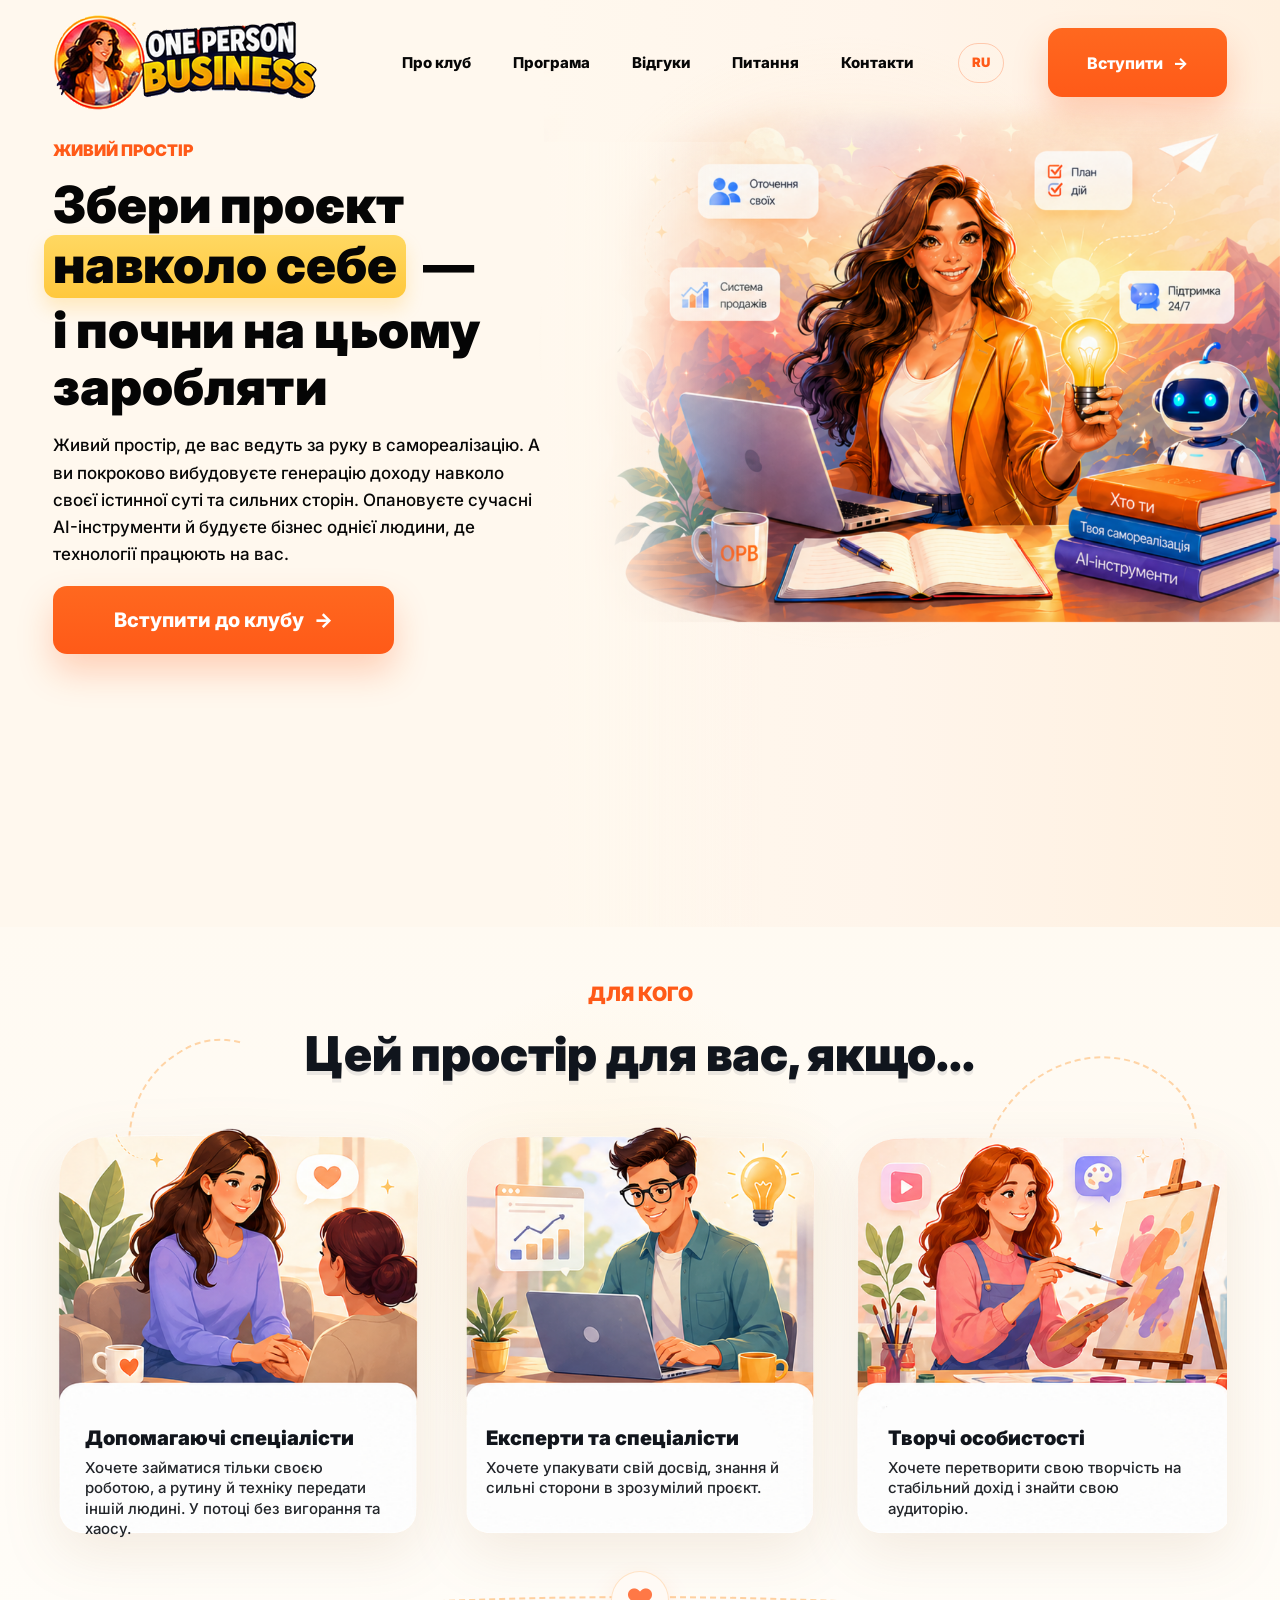
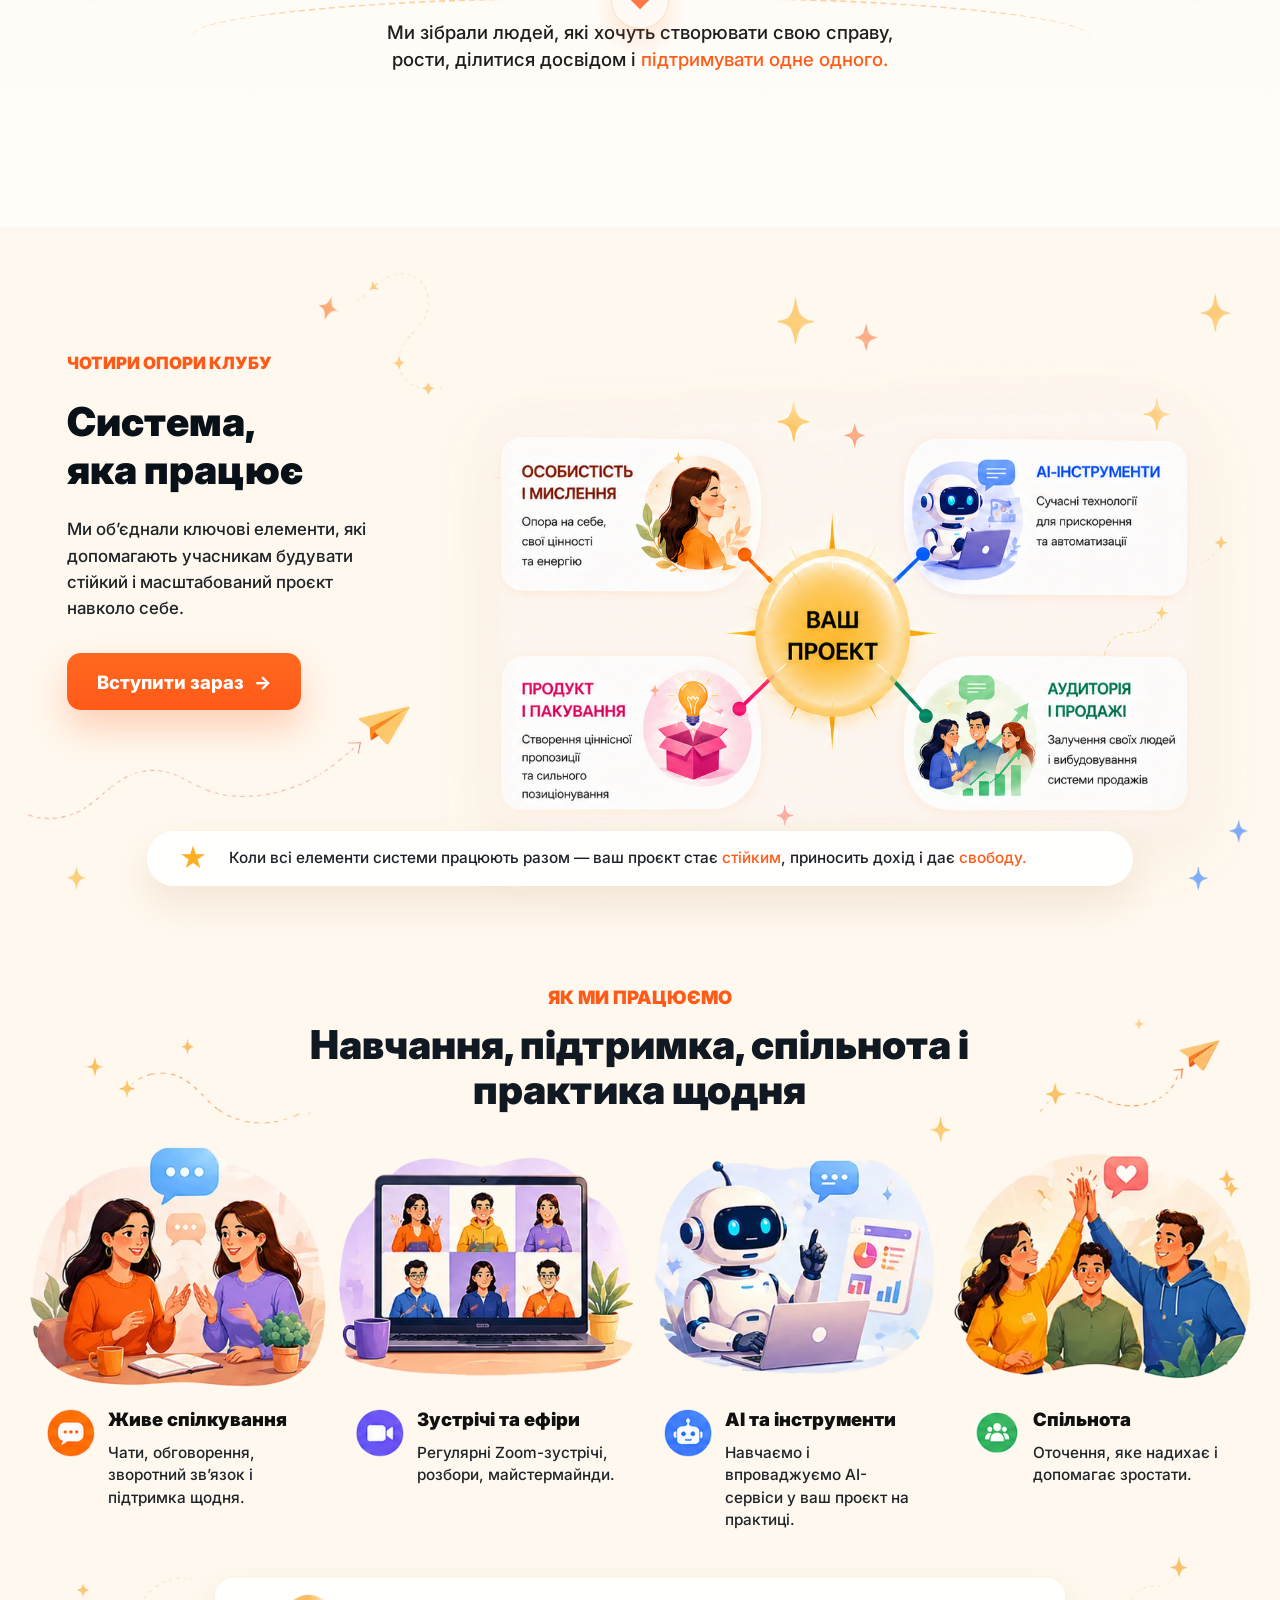
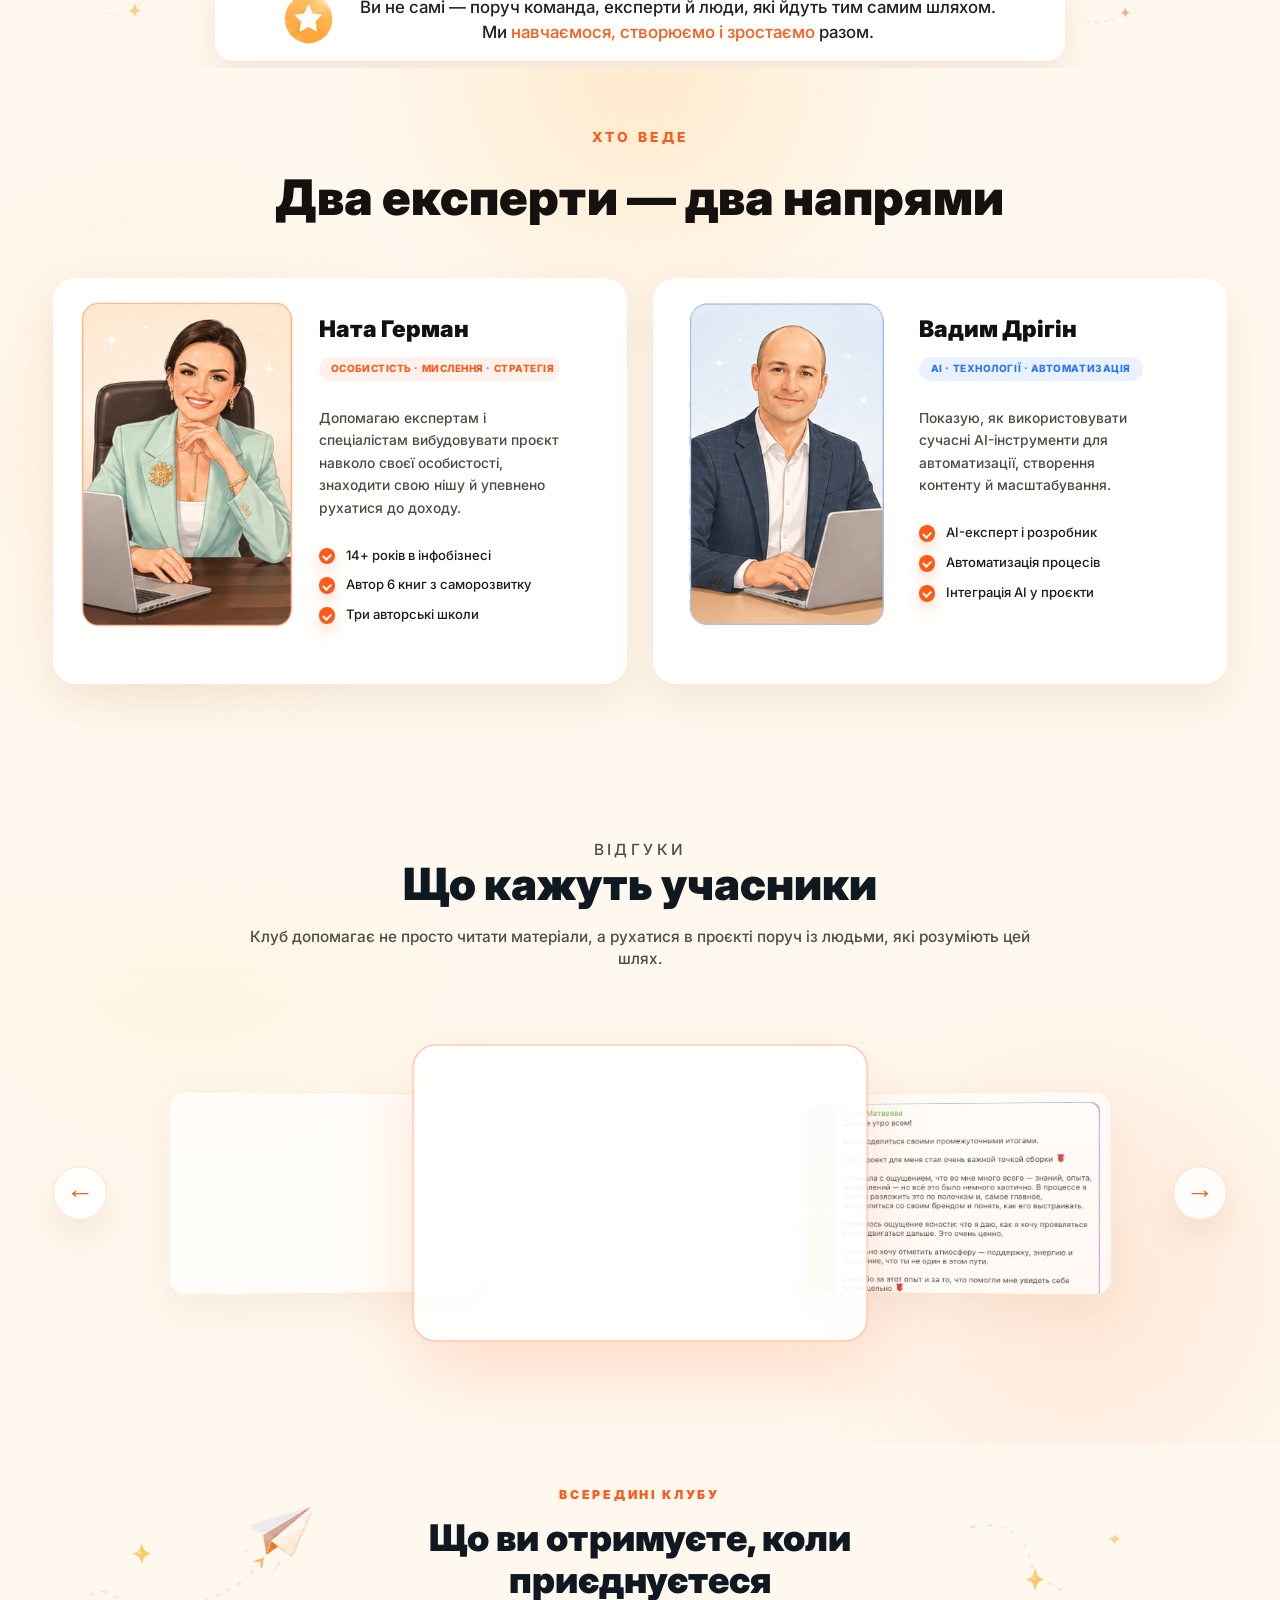
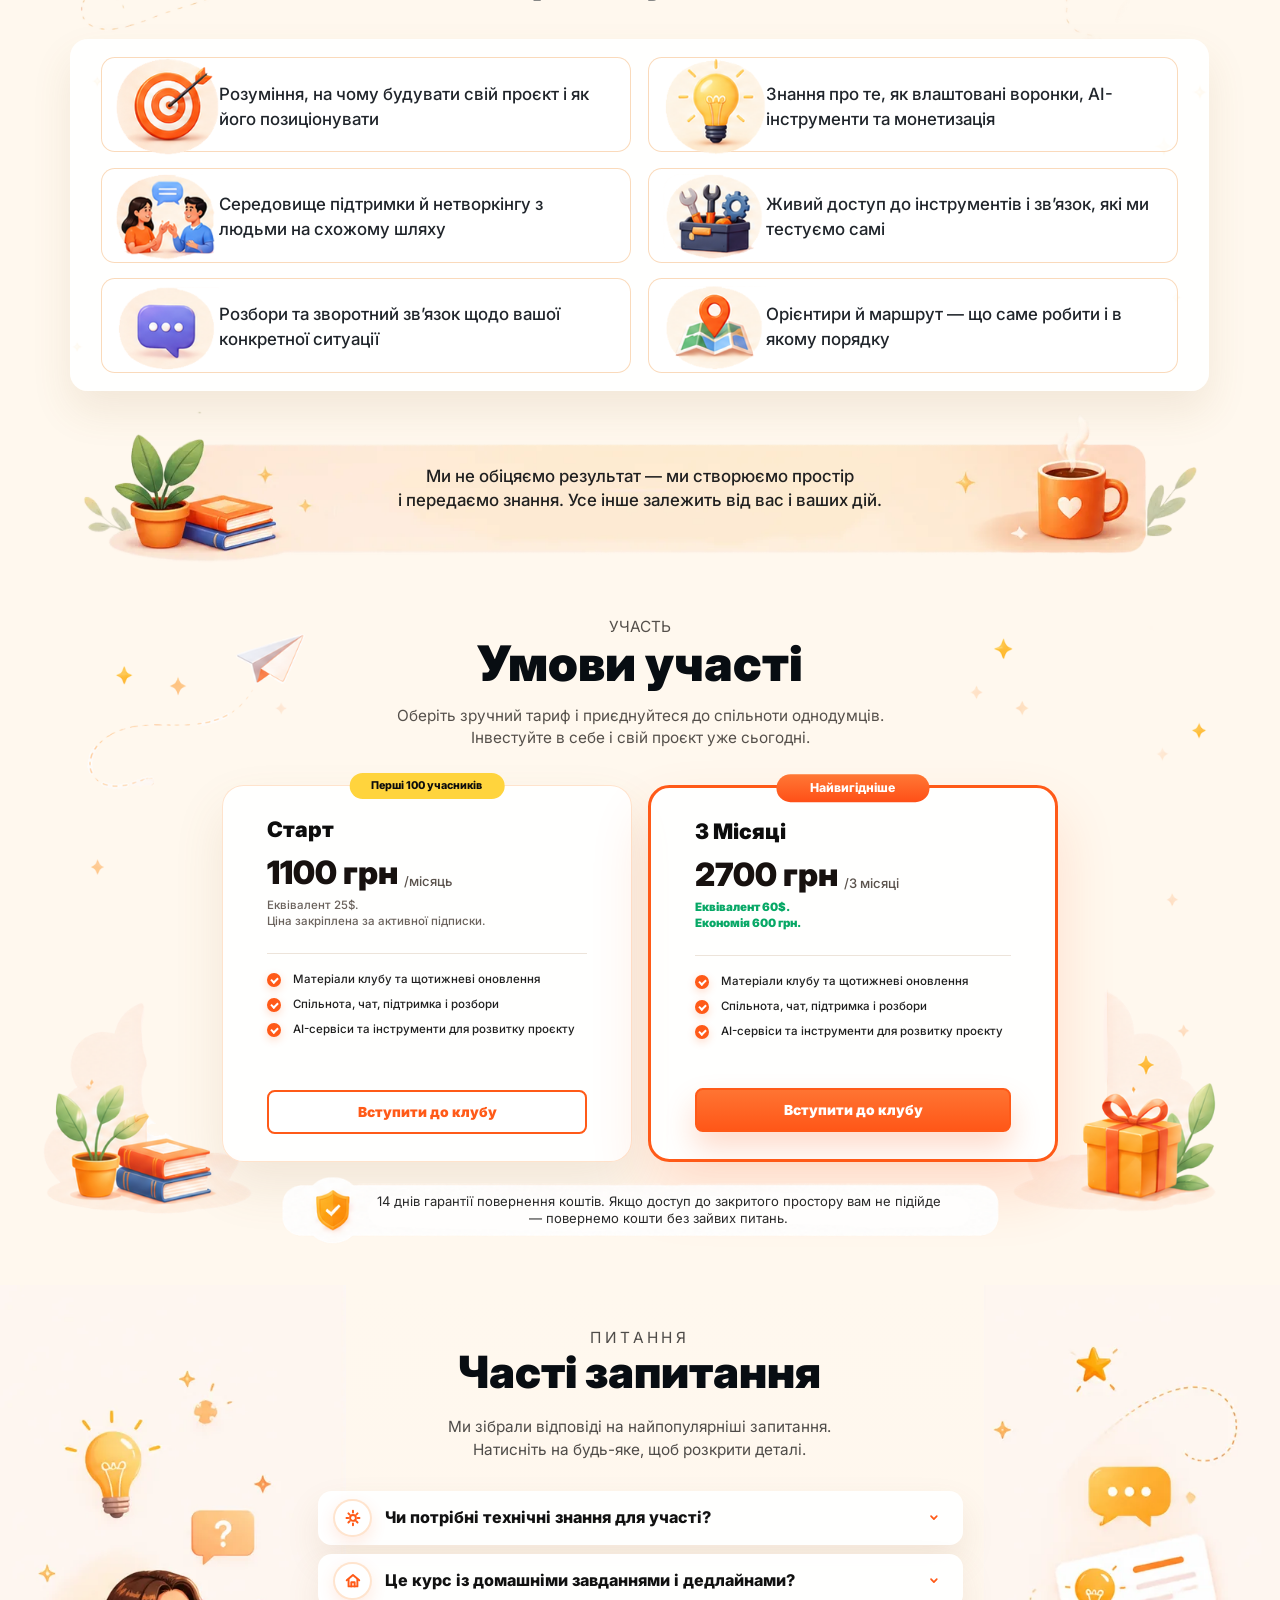
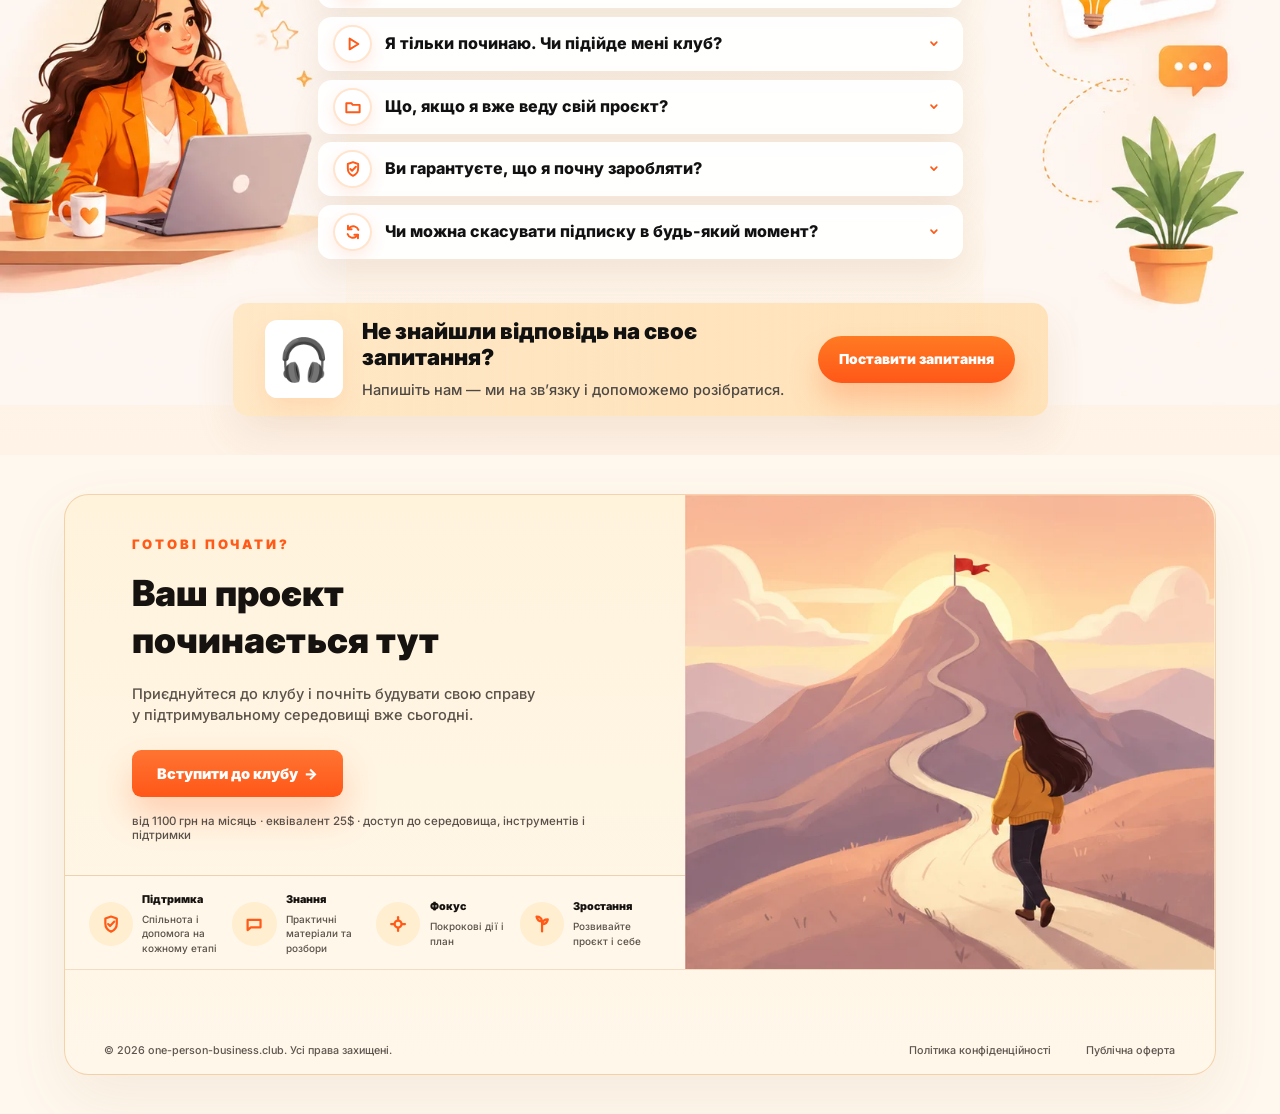
==== commit 9f982fcb: "Update legal pages and pricing cards" ====
--- a/ua/index.html
+++ b/ua/index.html
@@ -307,9 +307,9 @@
                 знаходити свою нішу й упевнено рухатися до доходу.
               </p>
               <ul class="author-list">
-                <li>10+ років у розвитку експертів</li>
-                <li>Стратегія і позиціонування</li>
-                <li>Створення сильного особистого бренду</li>
+                <li>14+ років в інфобізнесі</li>
+                <li>Автор 6 книг з саморозвитку</li>
+                <li>Три авторські школи</li>
               </ul>
             </div>
           </article>
@@ -451,7 +451,7 @@
         <img src="./block6/6 icon 2.png" alt="" class="pricing-decor pricing-decor--right" aria-hidden="true" loading="lazy" decoding="async" />
 
         <!-- Pricing cards are independent: remove/add an article to change available packages. -->
-        <div class="pricing-cards" aria-label="Тарифи клубу">
+        <div class="pricing-cards pricing-cards--two" aria-label="Тарифи клубу">
           <article class="pricing-card">
             <div class="pricing-card-badge">Перші 100 учасників</div>
             <h3>Старт</h3>
@@ -484,6 +484,7 @@
             <a class="pricing-button" href="https://tg.pulse.is/OnePersonBusinessBot?start=69e4a60adf3c92bbe207a72a" target="_blank" rel="noopener" data-join-trigger>Вступити до клубу</a>
           </article>
 
+          <!--
           <article class="pricing-card">
             <h3>Стандарт</h3>
             <div class="pricing-price">
@@ -498,6 +499,7 @@
             </ul>
             <a class="pricing-button pricing-button--outline" href="https://tg.pulse.is/OnePersonBusinessBot?start=69e4a60adf3c92bbe207a72a" target="_blank" rel="noopener" data-join-trigger>Вступити до клубу</a>
           </article>
+          -->
         </div>
 
         <div class="pricing-guarantee">
--- a/ua/styles.css
+++ b/ua/styles.css
@@ -81,8 +81,8 @@
 
 .legal-document h1 {
   margin: 0 0 10px;
-  font-size: clamp(34px, 5vw, 64px);
-  line-height: 0.98;
+  font-size: clamp(30px, 4vw, 48px);
+  line-height: 1.08;
   letter-spacing: 0;
 }
 
@@ -98,16 +98,20 @@
 }
 
 .legal-document h2 {
-  margin: 0 0 12px;
+  margin: clamp(44px, 5vw, 72px) 0 clamp(16px, 2vw, 24px);
   font-size: clamp(22px, 2.2vw, 30px);
   line-height: 1.15;
+}
+
+.legal-document h2:first-of-type {
+  margin-top: clamp(34px, 4vw, 52px);
 }
 
 .legal-document p,
 .legal-document li {
   color: #4f4a44;
   font-size: clamp(16px, 1.3vw, 19px);
-  font-weight: 600;
+  font-weight: 400;
   line-height: 1.65;
 }
 
@@ -116,7 +120,7 @@
 }
 
 .legal-document ul {
-  margin: 0;
+  margin: 0 0 16px;
   padding-left: 22px;
 }
 
@@ -1456,6 +1460,12 @@
   margin: min(46px, 2.75vw) auto 0;
 }
 
+.pricing-cards--two {
+  grid-template-columns: repeat(2, minmax(0, 410px));
+  justify-content: center;
+  width: min(920px, 77.75vw);
+}
+
 .pricing-card {
   position: relative;
   display: flex;
@@ -1538,7 +1548,6 @@
 .pricing-saving {
   color: #07a866;
   font-weight: 900;
-  text-transform: uppercase;
 }
 
 .pricing-subnote span,
@@ -3117,6 +3126,11 @@
     margin-top: 50px;
   }
 
+  .pricing-cards--two {
+    grid-template-columns: 1fr;
+    width: 100%;
+  }
+
   .pricing-card,
   .pricing-card--featured {
     min-height: auto;
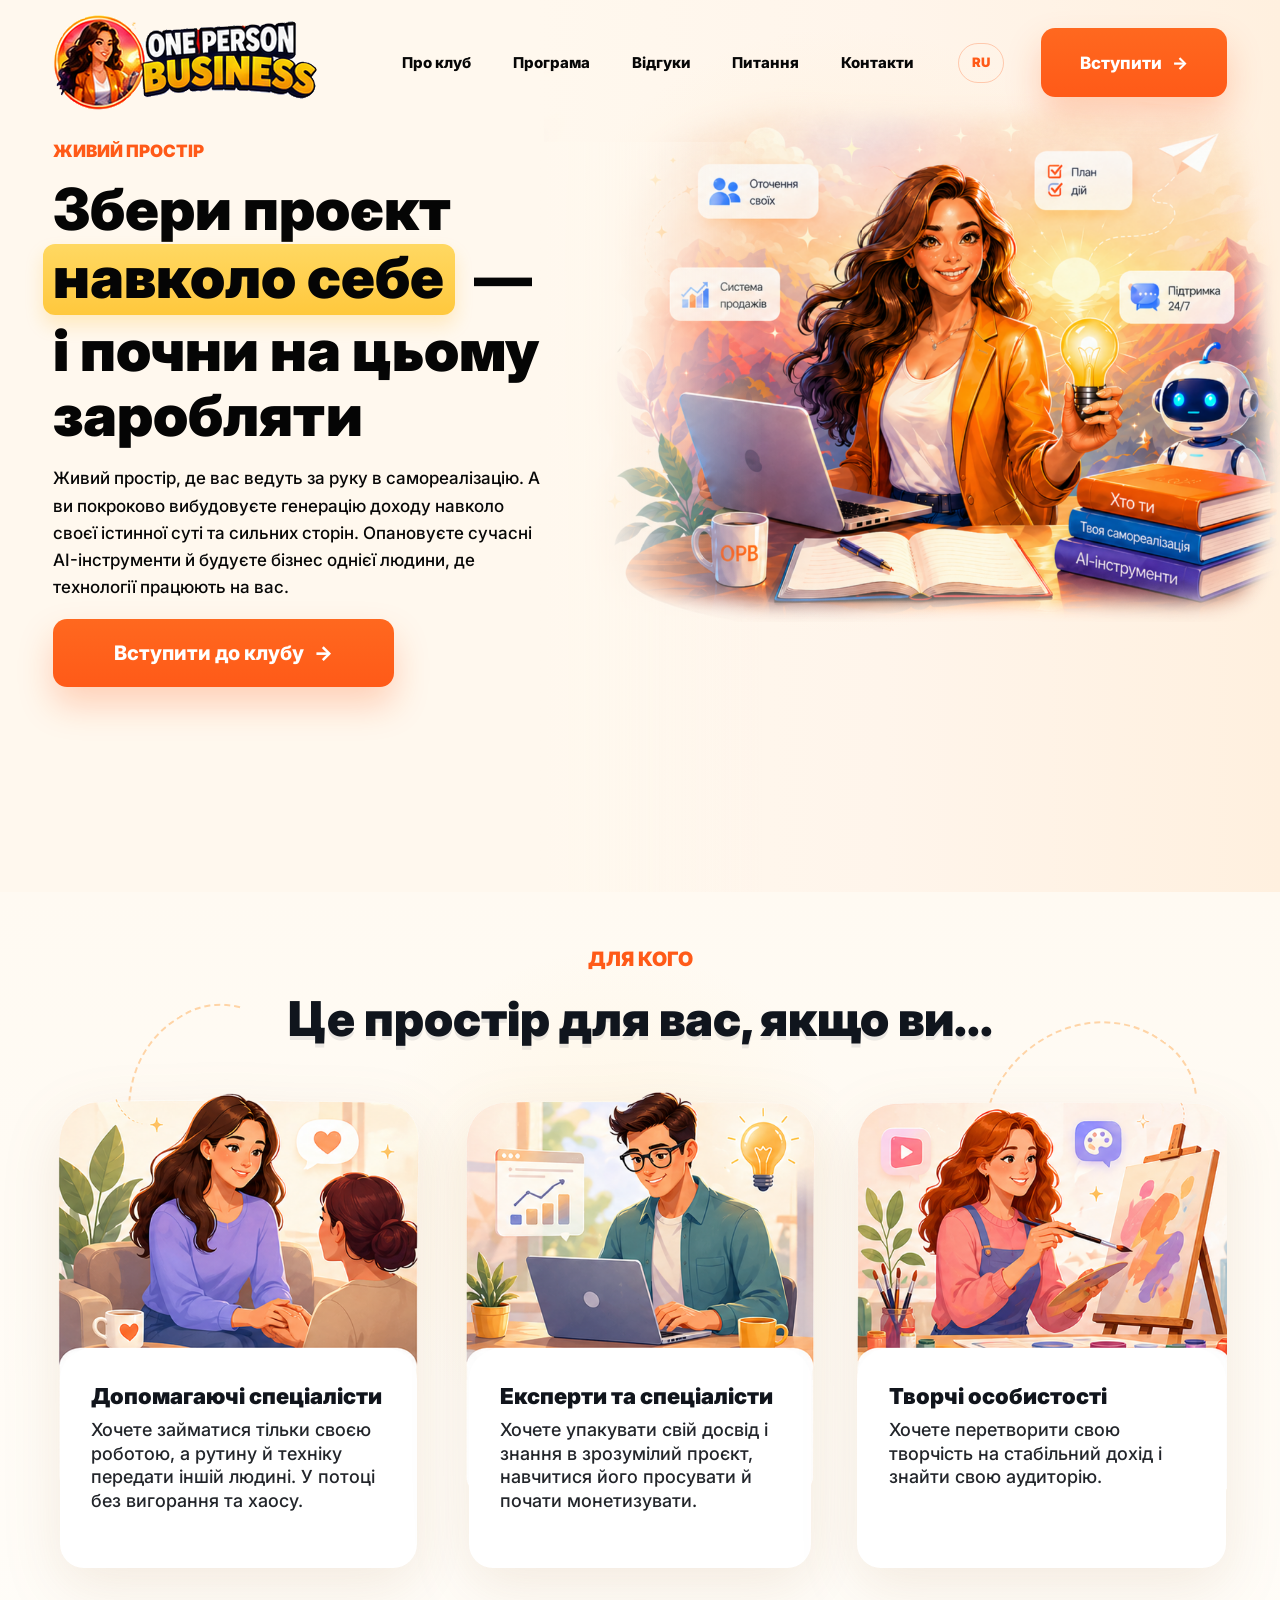
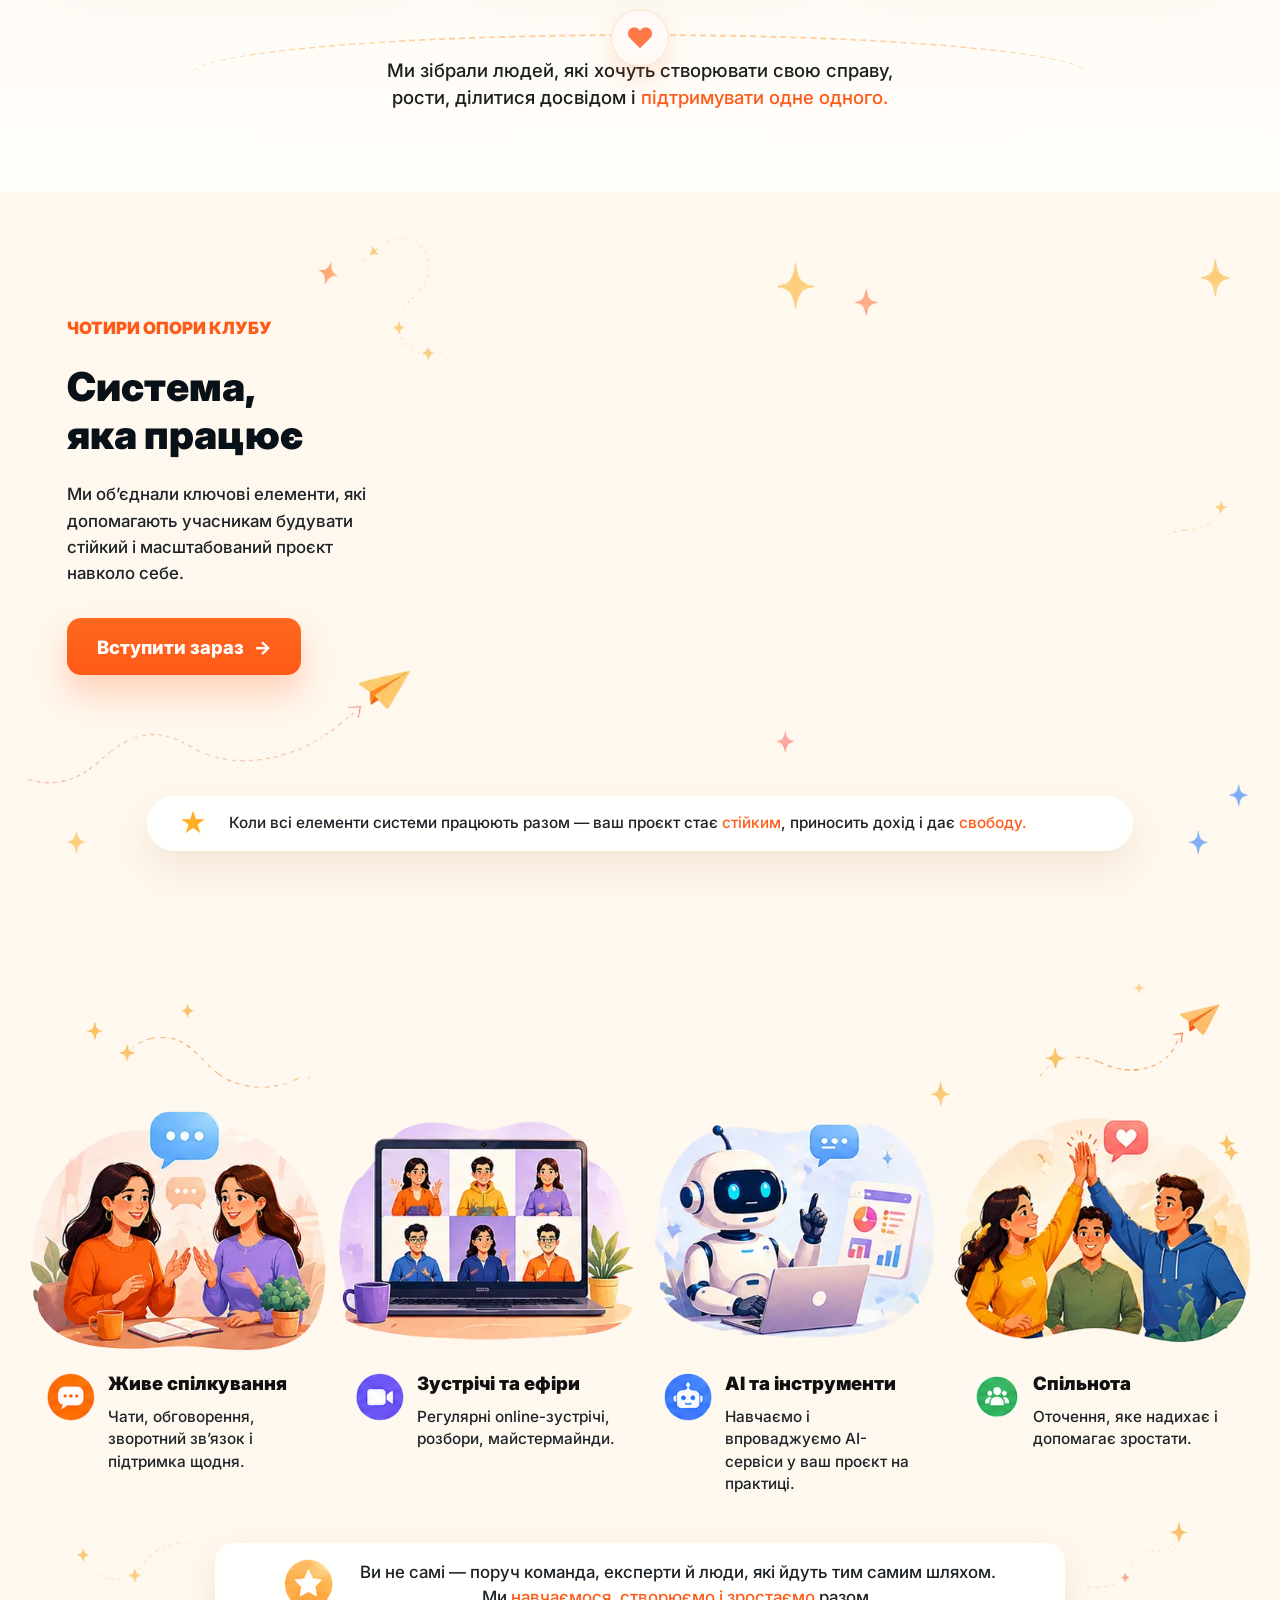
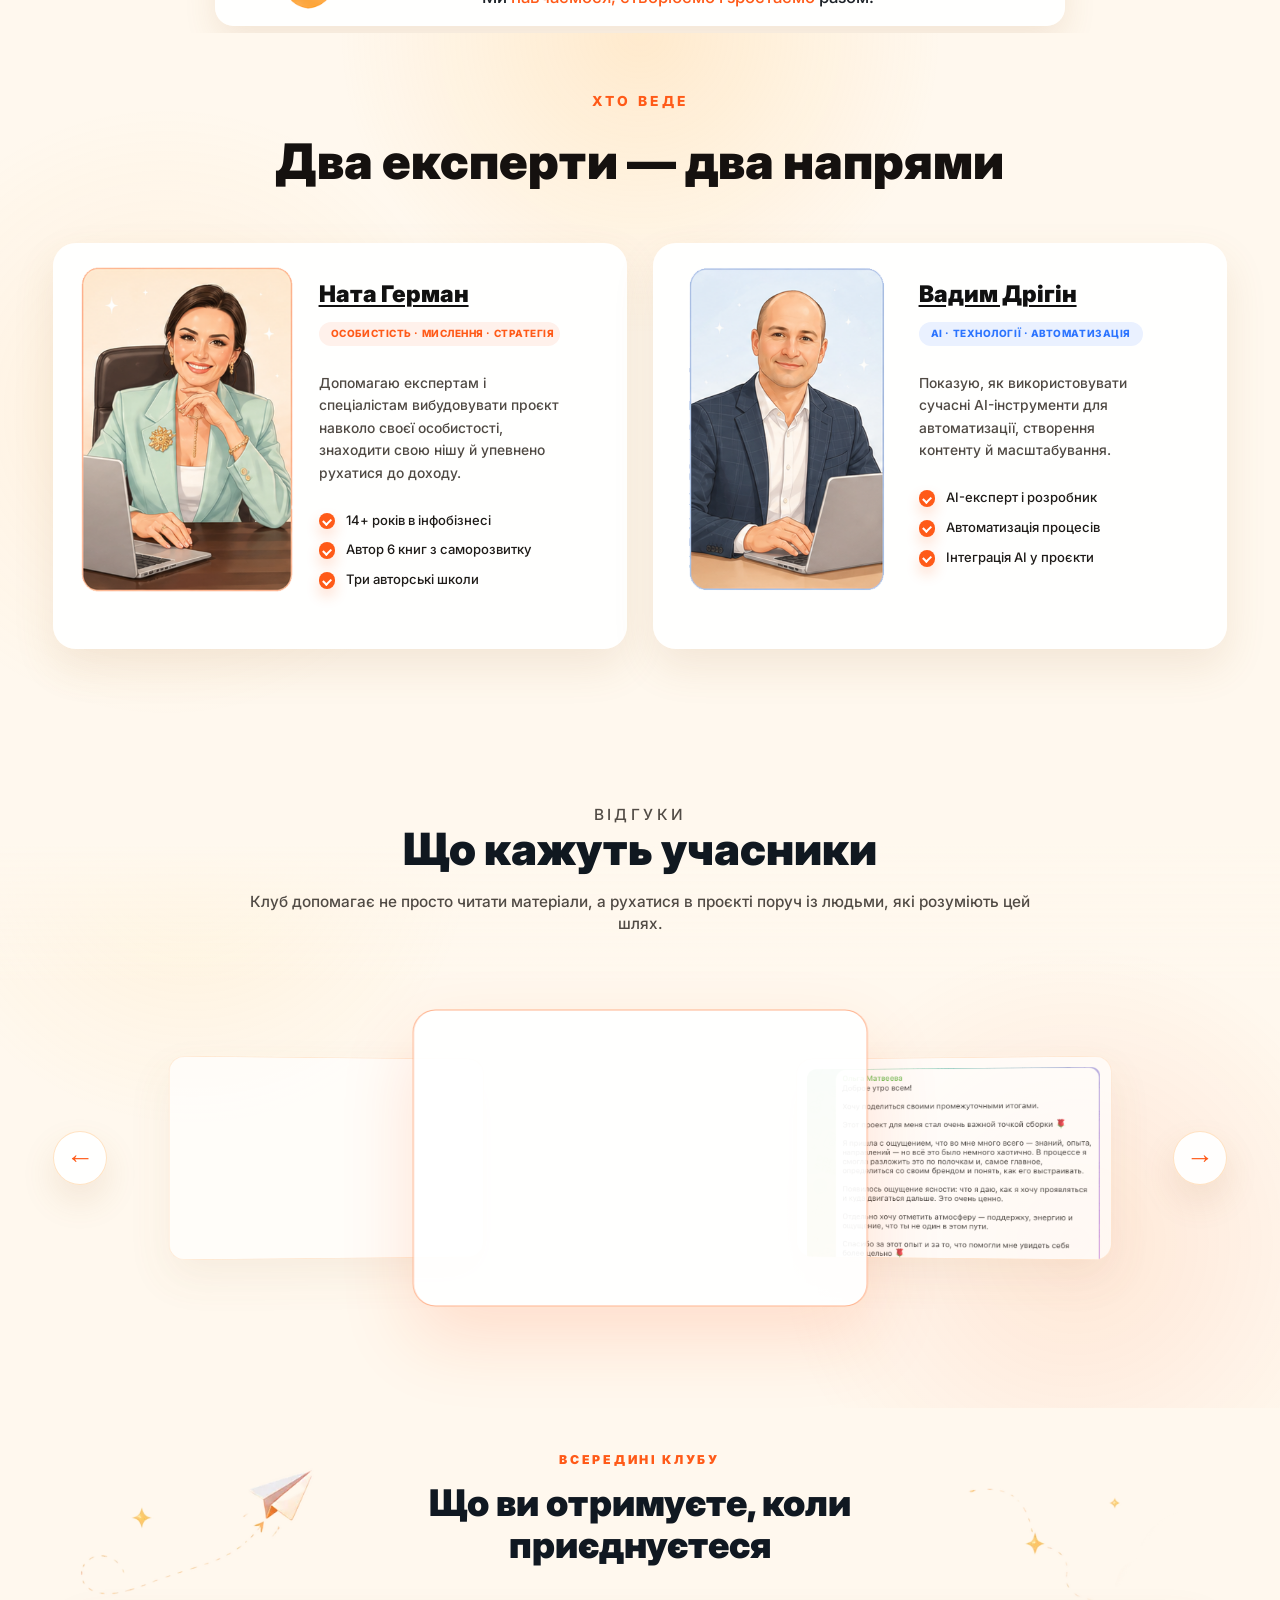
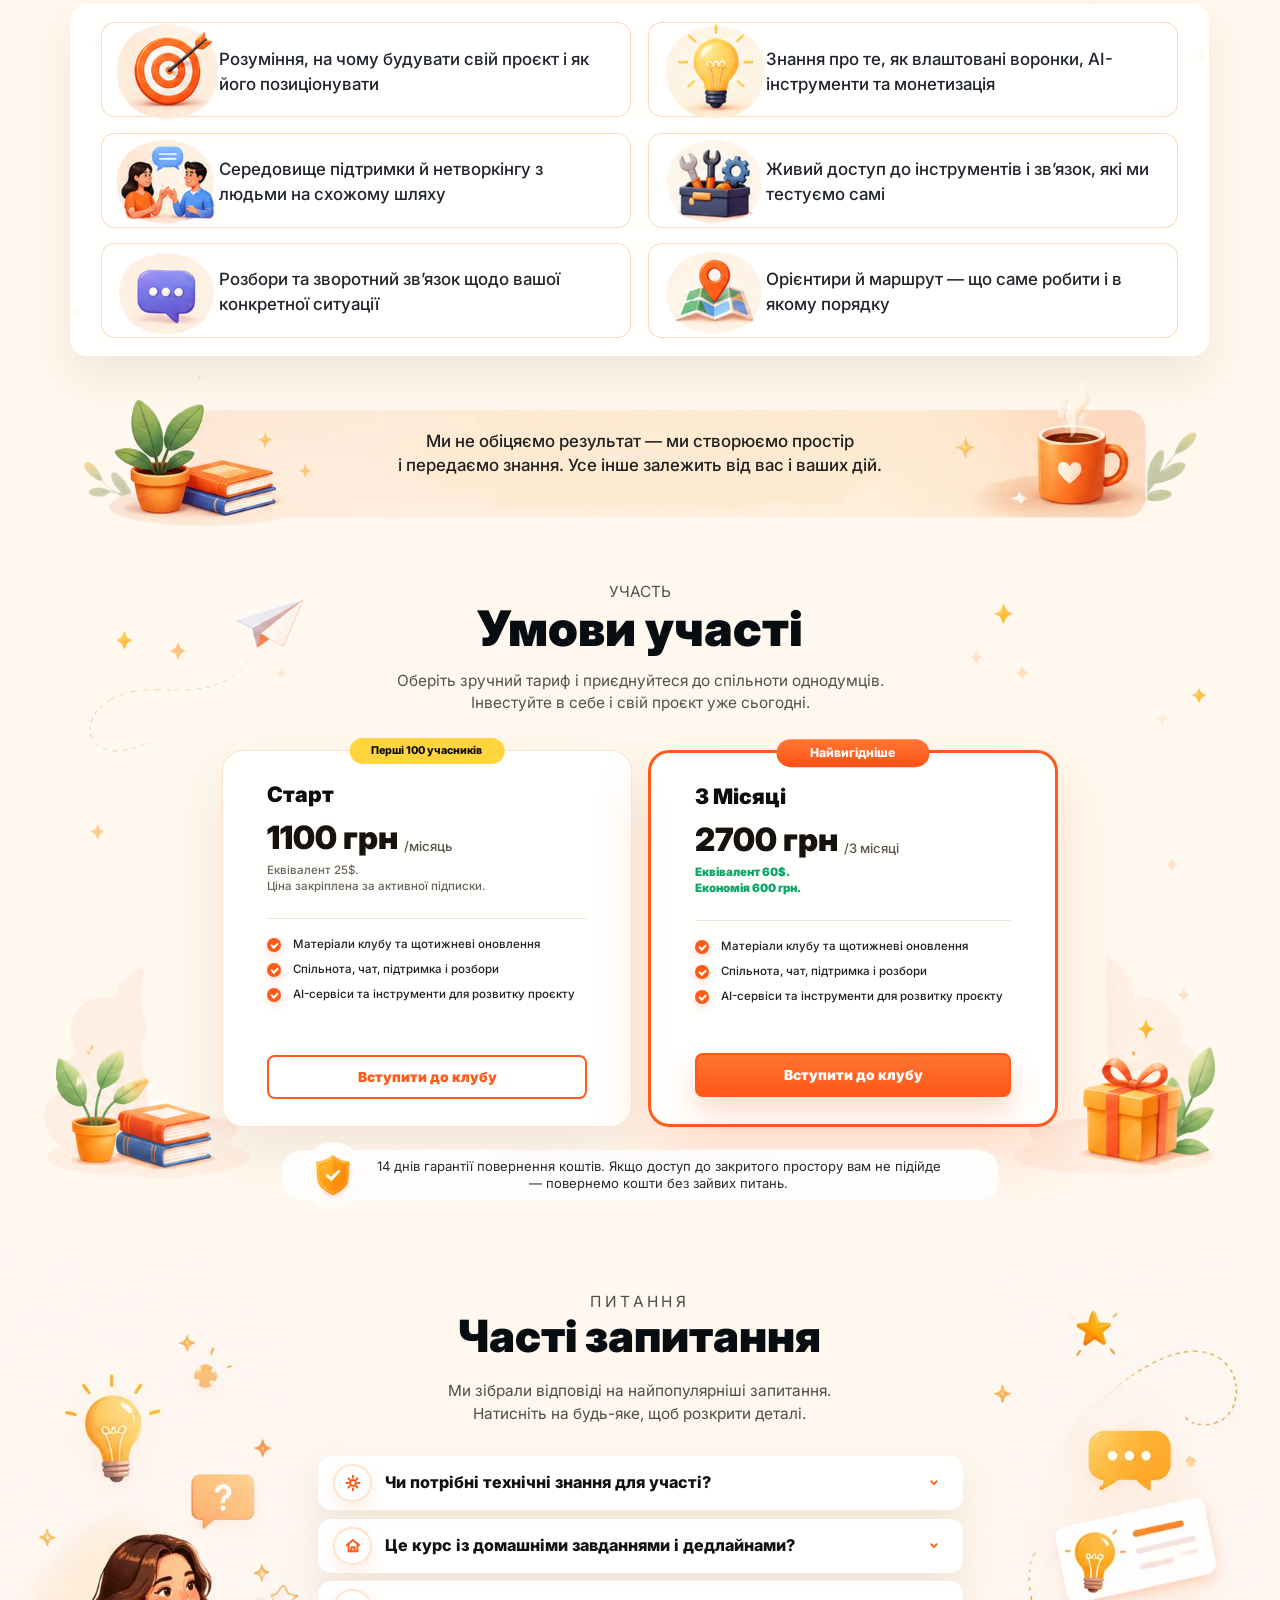
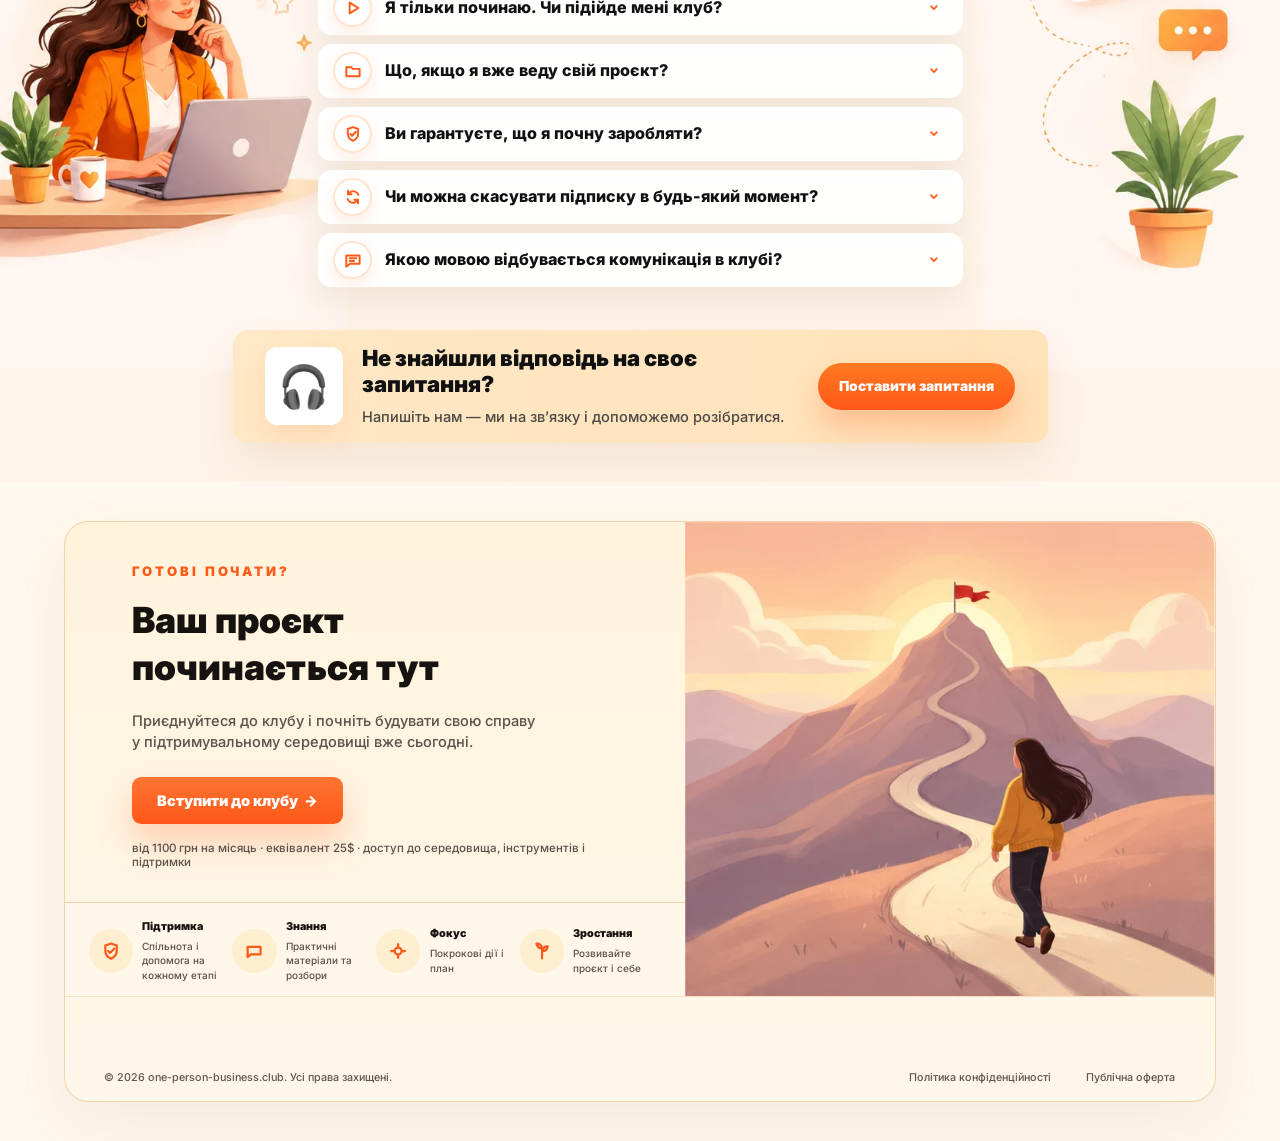
==== commit 228597bf: "Refine landing layout and copy" ====
--- a/ua/index.html
+++ b/ua/index.html
@@ -127,7 +127,7 @@
     <section class="audience" id="club" aria-labelledby="audience-title">
       <div class="audience-inner">
         <p class="section-label">ДЛЯ КОГО</p>
-        <h2 id="audience-title">Цей простір для вас, якщо...</h2>
+        <h2 id="audience-title">Це простір для вас, якщо ви...</h2>
 
         <div class="audience-cards" aria-label="Для кого підходить клуб">
           <article class="audience-card audience-card-left">
@@ -141,7 +141,7 @@
             <img src="./block2/2 block center img.png" alt="" class="audience-card-image" loading="lazy" decoding="async" />
             <div class="audience-card-copy">
               <h3>Експерти та спеціалісти</h3>
-              <p>Хочете упакувати свій досвід, знання й сильні сторони в зрозумілий проєкт.</p>
+              <p>Хочете упакувати свій досвід і знання в зрозумілий проєкт, навчитися його просувати й почати монетизувати.</p>
             </div>
           </article>
           <article class="audience-card audience-card-right">
@@ -233,7 +233,7 @@
               <img src="./block4/4 icon 2.png" alt="" class="work-icon" aria-hidden="true" />
               <div>
                 <h3>Зустрічі та ефіри</h3>
-                <p>Регулярні Zoom-зустрічі, розбори, майстермайнди.</p>
+                <p>Регулярні online-зустрічі, розбори, майстермайнди.</p>
               </div>
             </div>
           </article>
@@ -300,7 +300,7 @@
               decoding="async"
             />
             <div class="author-copy">
-              <h3>Ната Герман</h3>
+              <h3><a href="https://natagerman.com/" target="_blank" rel="noopener">Ната Герман</a></h3>
               <p class="author-badge">ОСОБИСТІСТЬ · МИСЛЕННЯ · СТРАТЕГІЯ</p>
               <p class="author-text">
                 Допомагаю експертам і спеціалістам вибудовувати проєкт навколо своєї особистості,
@@ -323,7 +323,7 @@
               decoding="async"
             />
             <div class="author-copy">
-              <h3>Вадим Дрігін</h3>
+              <h3><a href="https://cv.drigin.com/" target="_blank" rel="noopener">Вадим Дрігін</a></h3>
               <p class="author-badge">AI · ТЕХНОЛОГІЇ · АВТОМАТИЗАЦІЯ</p>
               <p class="author-text">
                 Показую, як використовувати сучасні AI-інструменти для автоматизації,
@@ -629,6 +629,24 @@
             </button>
             <div class="faq-answer" id="faq-answer-6">
               <p>Так, у будь-який момент. Без штрафів і пояснень.</p>
+            </div>
+          </div>
+
+          <div class="faq-item">
+            <button class="faq-question" type="button" aria-expanded="false" aria-controls="faq-answer-7">
+              <span class="faq-icon" aria-hidden="true">
+                <svg viewBox="0 0 24 24" focusable="false">
+                  <path d="M4 6.5h16v10H8.5L4 20.2V6.5Z" />
+                  <path d="M8 10h8M8 13.2h5.5" />
+                </svg>
+              </span>
+              <span>Якою мовою відбувається комунікація в клубі?</span>
+              <span class="faq-arrow" aria-hidden="true">
+                <svg viewBox="0 0 24 24" focusable="false"><path d="m7 9 5 5 5-5" /></svg>
+              </span>
+            </button>
+            <div class="faq-answer" id="faq-answer-7">
+              <p>Мова продукту: офіційна інформація, умови придбання, оферта та юридично значуща комунікація надаються українською мовою. Окремі матеріали, записи, зустрічі, клубні обговорення та комунікація всередині продукту можуть здійснюватися українською та/або російською мовою. Оплачуючи продукт, ви підтверджуєте, що ця умова є для вас зрозумілою та прийнятною.</p>
             </div>
           </div>
         </div>
--- a/ua/styles.css
+++ b/ua/styles.css
@@ -367,13 +367,158 @@
   width: min(100%, 1080px);
   max-width: 1080px;
   margin-top: clamp(-190px, -14vh, -120px);
-  animation: opbHeroIn 820ms 220ms ease-out both, opbFloatY 7s 1.2s ease-in-out infinite;
+  animation: opbHeroIn 820ms 220ms ease-out both;
   object-fit: contain;
   object-position: center right;
 }
 
 [data-locale="uk"] .hero-image {
   margin-top: clamp(-130px, -8vh, -72px);
+}
+
+@media (min-width: 1200px) {
+  .hero {
+    min-height: 760px;
+  }
+
+  .hero-inner {
+    min-height: 676px;
+  }
+
+  .main-nav {
+    font-size: 15px;
+  }
+
+  .language-link {
+    font-size: 13px;
+  }
+
+  .header-cta {
+    font-size: 17px;
+  }
+
+  .primary-cta {
+    font-size: 20px;
+  }
+
+  .hero-label {
+    font-size: 17px;
+  }
+
+  h1 {
+    font-size: 58px;
+  }
+
+  .hero-text {
+    font-size: 17px;
+  }
+
+  .section-label {
+    font-size: 20px;
+  }
+
+  .audience h2 {
+    font-size: 46px;
+  }
+
+  .audience-card-copy h3 {
+    margin-bottom: 7px;
+    font-size: 22px;
+    line-height: 1.08;
+  }
+
+  .audience-card-copy p {
+    font-size: 15px;
+    line-height: 1.24;
+  }
+
+  .audience-note {
+    margin-top: 46px;
+    font-size: 20px;
+  }
+}
+
+@media (min-width: 1441px) {
+  :root {
+    --page-pad: 60px;
+  }
+
+  .hero-inner,
+  .site-header {
+    max-width: 1440px;
+  }
+
+  .site-header {
+    padding-top: 14px;
+  }
+
+  .main-nav {
+    gap: 47px;
+    font-size: 15px;
+  }
+
+  .language-link {
+    font-size: 13px;
+  }
+
+  .header-cta {
+    font-size: 17px;
+  }
+
+  .primary-cta {
+    font-size: 20px;
+  }
+
+  .hero-inner {
+    padding-top: 31px;
+  }
+
+  .hero-label {
+    font-size: 17px;
+  }
+
+  h1 {
+    font-size: 58px;
+  }
+
+  .hero-text {
+    font-size: 17px;
+  }
+
+  .audience-inner {
+    max-width: 1200px;
+    padding-top: 56px;
+    padding-bottom: 44px;
+  }
+
+  .section-label {
+    font-size: 20px;
+  }
+
+  .audience h2 {
+    font-size: 46px;
+  }
+
+  .audience-cards {
+    gap: 30px;
+    margin-top: 40px;
+  }
+
+  .audience-card-copy h3 {
+    margin-bottom: 7px;
+    font-size: 22px;
+    line-height: 1.08;
+  }
+
+  .audience-card-copy p {
+    font-size: 15px;
+    line-height: 1.24;
+  }
+
+  .audience-note {
+    margin-top: 46px;
+    font-size: 20px;
+  }
 }
 
 .audience {
@@ -447,13 +592,31 @@
 
 .audience-card {
   position: relative;
-  display: block;
+  display: flex;
+  flex-direction: column;
+  --copy-inset-x: 28px;
+  --copy-overlap: -46%;
   width: min(100%, 511px);
   min-width: 0;
   justify-self: center;
   filter: drop-shadow(0 18px 28px rgba(145, 95, 38, 0.11));
 }
 
+.audience-card-left {
+  --copy-inset-x: 13px;
+  --copy-overlap: -41%;
+}
+
+.audience-card-center {
+  --copy-inset-x: 28px;
+  --copy-overlap: -41%;
+}
+
+.audience-card-right {
+  --copy-inset-x: 2px;
+  --copy-overlap: -41%;
+}
+
 .audience-card-image {
   display: block;
   width: 100%;
@@ -461,37 +624,54 @@
 }
 
 .audience-card-copy {
-  position: absolute;
-  right: 8.6%;
-  left: 8.6%;
-  top: 73.6%;
+  position: relative;
+  z-index: 2;
   display: flex;
   flex-direction: column;
   justify-content: flex-start;
+  flex: 1 0 auto;
+  width: calc(100% - var(--copy-inset-x));
+  min-height: 220px;
+  margin: var(--copy-overlap) auto 0;
+  padding: 36px 8.6% 22px;
+  border-radius: 32px 32px 24px 24px;
+  background: #fff;
   text-align: left;
 }
 
 .audience-card-copy h3 {
-  margin: 0 0 clamp(9px, 0.74vw, 13px);
+  margin: 0 0 10px;
   color: #11151c;
-  font-size: clamp(20px, 1.34vw, 27px);
+  font-size: 22px;
   font-weight: 900;
   line-height: 1.1;
   letter-spacing: 0;
 }
 
+.author-copy h3 a {
+  color: inherit;
+  text-decoration: underline;
+  text-decoration-thickness: 0.07em;
+  text-underline-offset: 0.12em;
+}
+
+.author-copy h3 a:hover,
+.author-copy h3 a:focus-visible {
+  color: inherit;
+}
+
 .audience-card-copy p {
   margin: 0;
   color: #22252a;
-  font-size: clamp(15px, 1.06vw, 21px);
+  font-size: 18px;
   font-weight: 500;
-  line-height: 1.34;
+  line-height: 1.32;
 }
 
 .audience-note {
   position: relative;
   max-width: 920px;
-  margin: clamp(28px, 4vh, 38px) auto 0;
+  margin: clamp(34px, 4.6vh, 46px) auto 0;
   padding-top: 48px;
   color: #1d1d1d;
   font-size: clamp(18px, 1.45vw, 24px);
@@ -2851,6 +3031,7 @@
 
   .hero-inner {
     display: flex;
+    position: relative;
     flex-direction: column;
     align-items: stretch;
     min-height: auto;
@@ -2878,6 +3059,12 @@
   }
 
   .hero-visual {
+    position: relative;
+    top: auto;
+    right: auto;
+    display: flex;
+    align-items: flex-start;
+    justify-content: center;
     width: calc(100% + (var(--page-pad) * 2));
     min-height: clamp(390px, 74vw, 740px);
     margin-left: calc(var(--page-pad) * -1);
@@ -2886,6 +3073,8 @@
   }
 
   .hero-image {
+    width: min(100%, 900px);
+    max-width: 900px;
     margin: 0 auto;
   }
 
@@ -3320,6 +3509,14 @@
   .audience-cards {
     gap: 18px;
     margin-top: 30px;
+  }
+
+  .audience-card-copy h3 {
+    font-size: 20px;
+  }
+
+  .audience-card-copy p {
+    font-size: 15px;
   }
 
   .audience-note {
